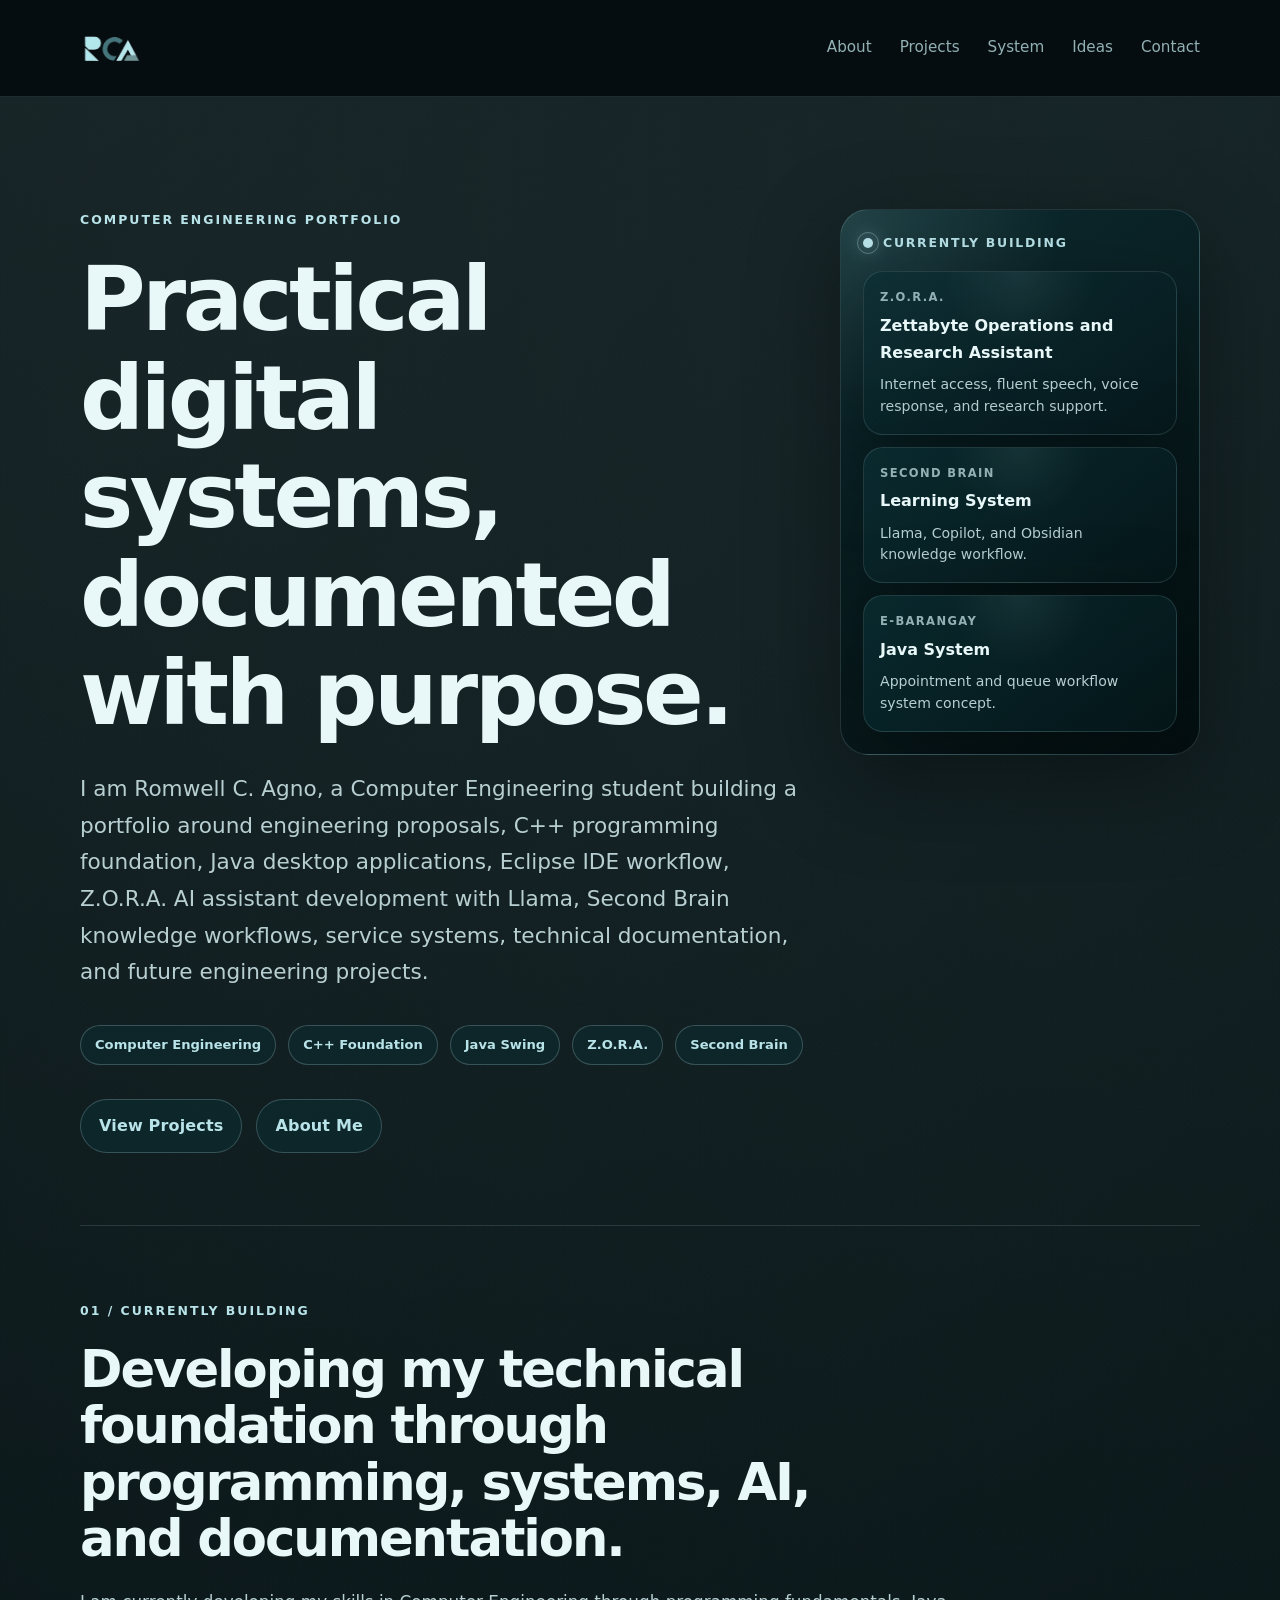
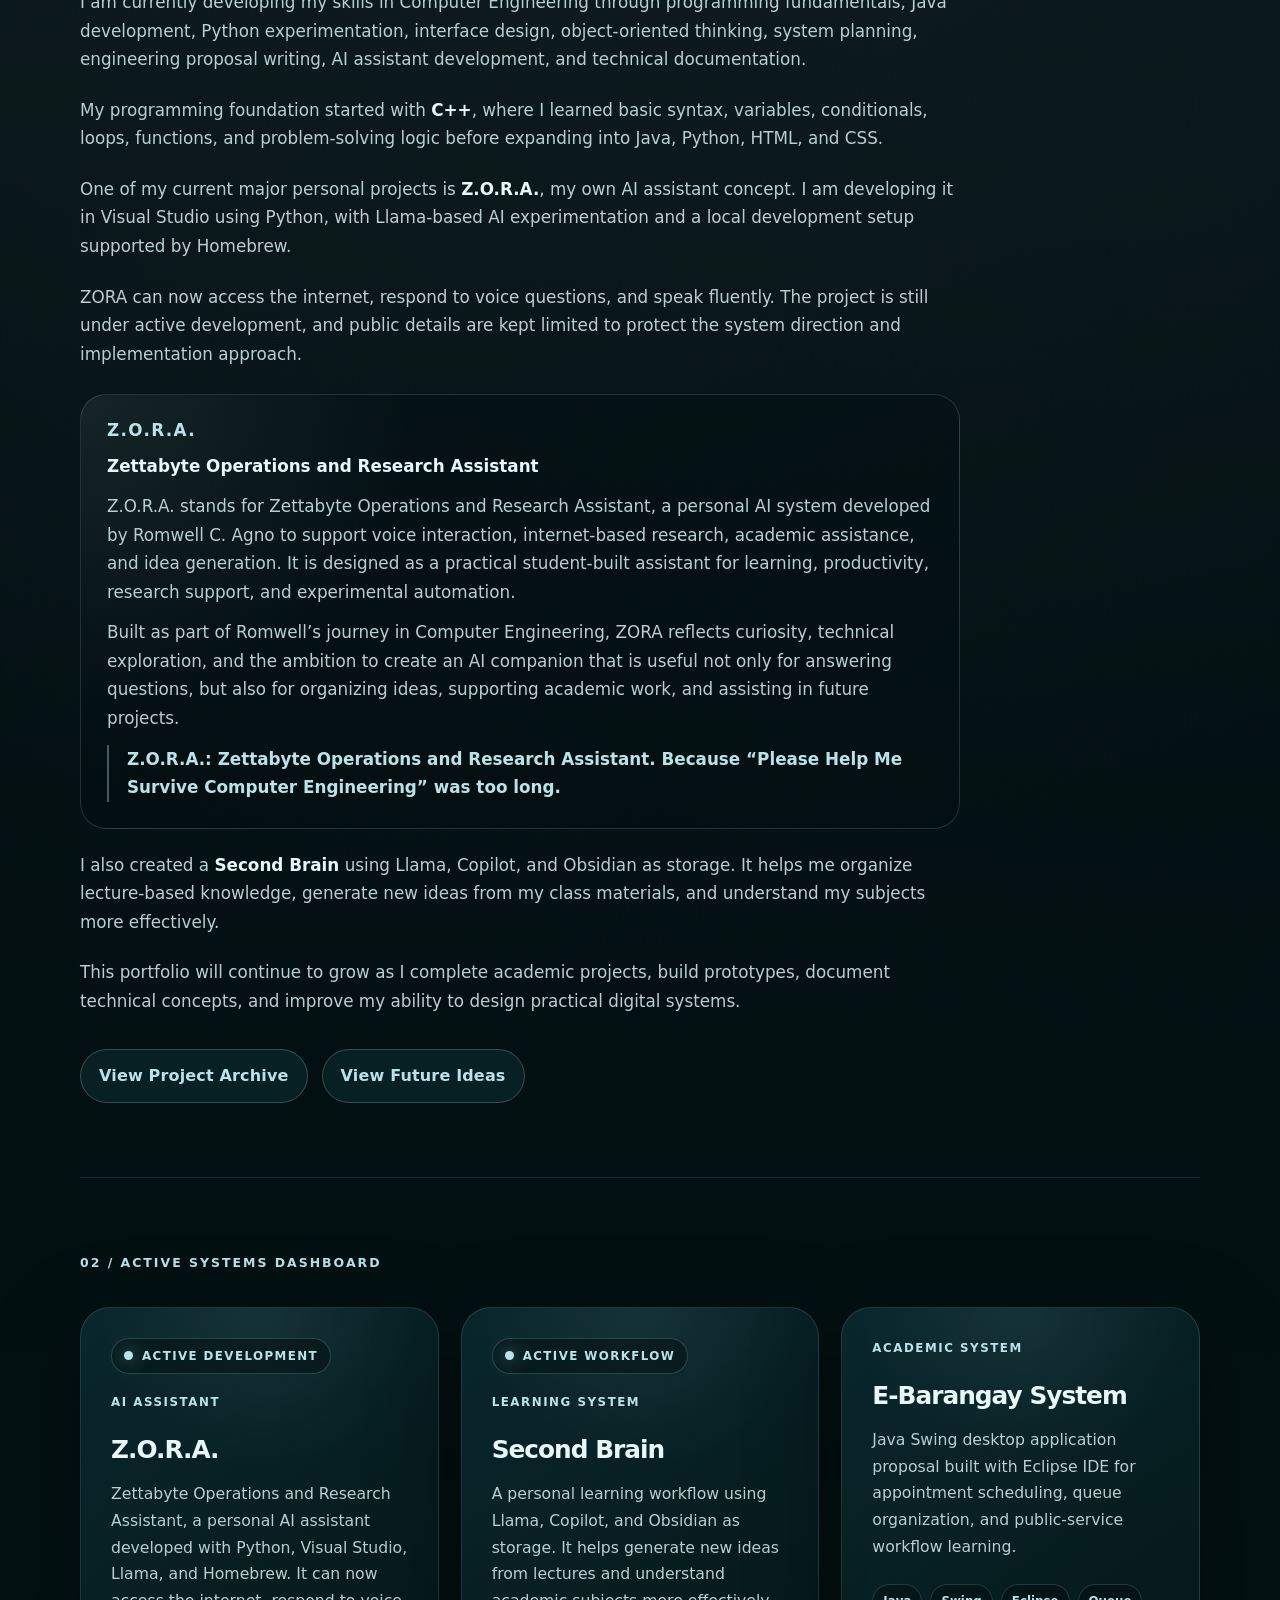
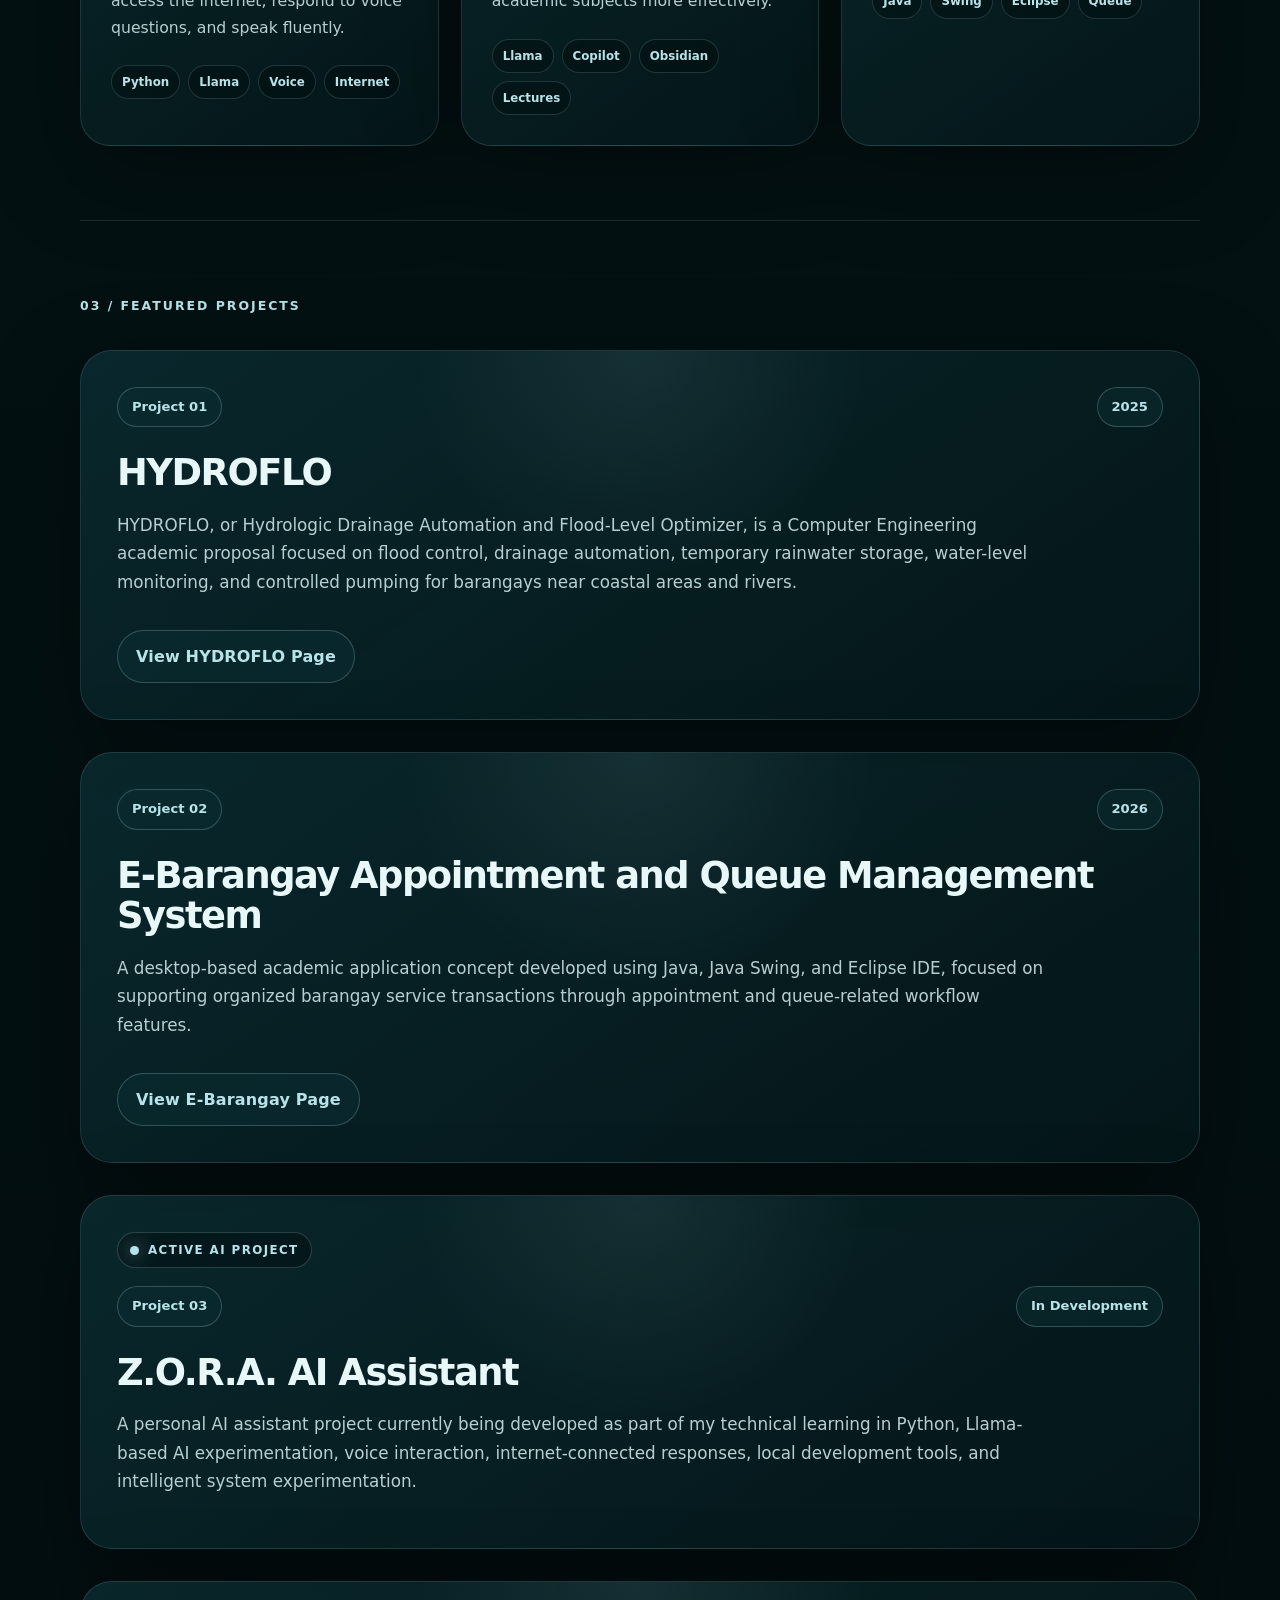
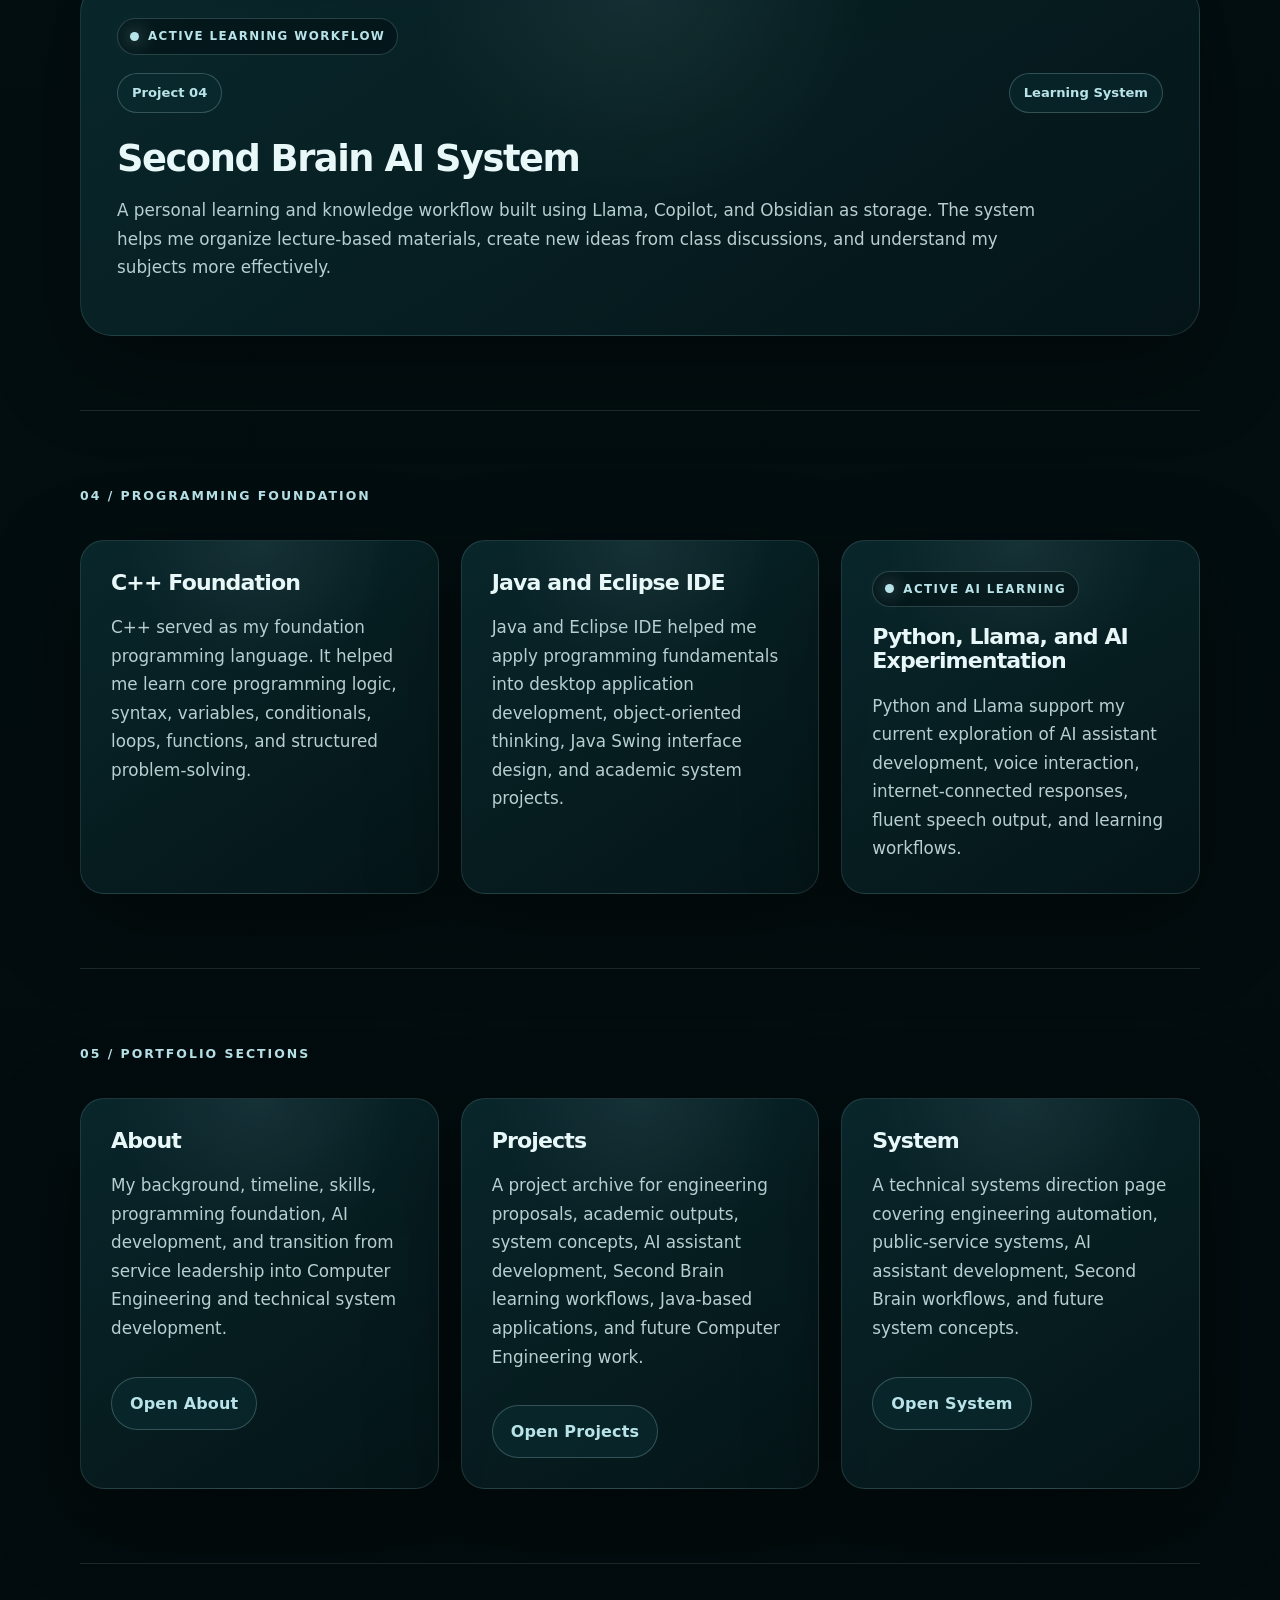
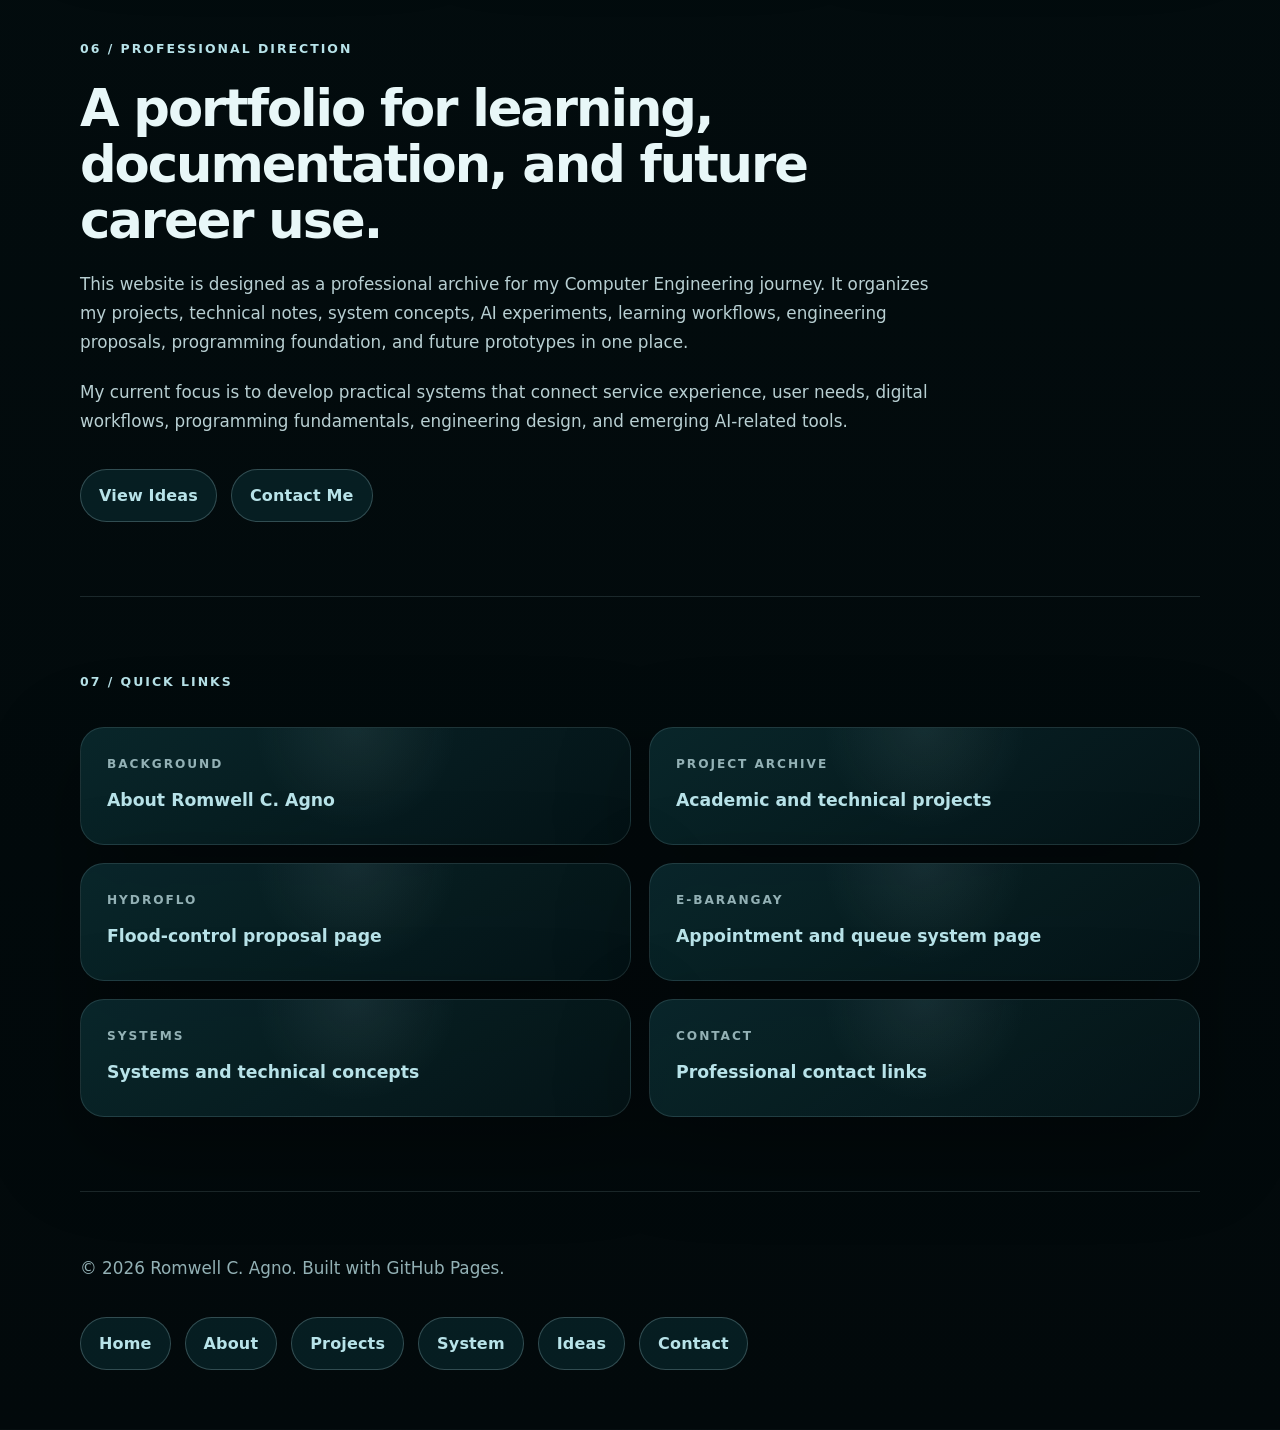
==== index.html @ 97c89add "Fix Google Analytics measurement ID" ====
<!DOCTYPE html>
<html lang="en">
<head>
  <!-- Google tag (gtag.js) -->
  <script async src="https://www.googletagmanager.com/gtag/js?id=G-PWBH5X65MD"></script>
  <script>
    window.dataLayer = window.dataLayer || [];
    function gtag(){dataLayer.push(arguments);}
    gtag('js', new Date());

    gtag('config', 'G-PWBH5X65MD');
  </script>

  <meta charset="UTF-8">
  <meta name="viewport" content="width=device-width, initial-scale=1.0">

  <title>Romwell C. Agno | Computer Engineering Portfolio</title>

  <meta name="description" content="Professional portfolio of Romwell C. Agno, a Computer Engineering student building practical digital systems, engineering proposals, Java applications, AI assistant concepts, C++ programming foundation, Eclipse IDE use, Llama-based AI experimentation, Second Brain workflows, technical documentation, and future engineering projects.">

  <link rel="icon" type="image/png" href="rca-logo.png">
  <link rel="stylesheet" href="style.css">
</head>

<body>
  <div class="site-orb site-orb-one"></div>
  <div class="site-orb site-orb-two"></div>

  <header class="site-header">
    <nav class="nav">
      <a href="index.html" class="logo">RCA</a>

      <div class="nav-links">
        <a href="about.html">About</a>
        <a href="projects.html">Projects</a>
        <a href="system.html">System</a>
        <a href="ideas.html">Ideas</a>
        <a href="contact.html">Contact</a>
      </div>
    </nav>
  </header>

  <main>
    <section class="hero section-line reveal-section">
      <div class="hero-layout">
        <div class="hero-copy">
          <p class="eyebrow">Computer Engineering Portfolio</p>

          <h1>Practical digital systems, documented with purpose.</h1>

          <p class="hero-subtitle">
            I am Romwell C. Agno, a Computer Engineering student building a
            portfolio around engineering proposals, C++ programming foundation,
            Java desktop applications, Eclipse IDE workflow, Z.O.R.A. AI
            assistant development with Llama, Second Brain knowledge workflows,
            service systems, technical documentation, and future engineering
            projects.
          </p>

          <div class="hero-tags">
            <span>Computer Engineering</span>
            <span>C++ Foundation</span>
            <span>Java Swing</span>
            <span>Z.O.R.A.</span>
            <span>Second Brain</span>
          </div>

          <div class="contact-links">
            <a href="projects.html">View Projects</a>
            <a href="about.html">About Me</a>
          </div>
        </div>

        <aside class="live-panel pulse-card">
          <div class="live-panel-header">
            <span class="live-indicator"></span>
            <p>Currently Building</p>
          </div>

          <div class="live-panel-grid">
            <article class="live-card">
              <span>Z.O.R.A.</span>
              <strong>Zettabyte Operations and Research Assistant</strong>
              <p>Internet access, fluent speech, voice response, and research support.</p>
            </article>

            <article class="live-card">
              <span>Second Brain</span>
              <strong>Learning System</strong>
              <p>Llama, Copilot, and Obsidian knowledge workflow.</p>
            </article>

            <article class="live-card">
              <span>E-Barangay</span>
              <strong>Java System</strong>
              <p>Appointment and queue workflow system concept.</p>
            </article>
          </div>
        </aside>
      </div>
    </section>

    <section class="section section-line reveal-section">
      <div class="section-label">01 / Currently Building</div>

      <div class="section-content">
        <h2>Developing my technical foundation through programming, systems, AI, and documentation.</h2>

        <p>
          I am currently developing my skills in Computer Engineering through
          programming fundamentals, Java development, Python experimentation,
          interface design, object-oriented thinking, system planning,
          engineering proposal writing, AI assistant development, and technical
          documentation.
        </p>

        <p>
          My programming foundation started with <strong>C++</strong>, where I
          learned basic syntax, variables, conditionals, loops, functions, and
          problem-solving logic before expanding into Java, Python, HTML, and CSS.
        </p>

        <p>
          One of my current major personal projects is <strong>Z.O.R.A.</strong>,
          my own AI assistant concept. I am developing it in Visual Studio using
          Python, with Llama-based AI experimentation and a local development
          setup supported by Homebrew.
        </p>

        <p>
          ZORA can now access the internet, respond to voice questions, and speak
          fluently. The project is still under active development, and public
          details are kept limited to protect the system direction and
          implementation approach.
        </p>

        <div class="zora-definition">
          <h4>Z.O.R.A.</h4>

          <p>
            <strong>Zettabyte Operations and Research Assistant</strong>
          </p>

          <p>
            Z.O.R.A. stands for Zettabyte Operations and Research Assistant, a
            personal AI system developed by Romwell C. Agno to support voice
            interaction, internet-based research, academic assistance, and idea
            generation. It is designed as a practical student-built assistant
            for learning, productivity, research support, and experimental
            automation.
          </p>

          <p>
            Built as part of Romwell’s journey in Computer Engineering, ZORA
            reflects curiosity, technical exploration, and the ambition to create
            an AI companion that is useful not only for answering questions, but
            also for organizing ideas, supporting academic work, and assisting in
            future projects.
          </p>

          <p class="zora-quote">
            Z.O.R.A.: Zettabyte Operations and Research Assistant. Because “Please
            Help Me Survive Computer Engineering” was too long.
          </p>
        </div>

        <p>
          I also created a <strong>Second Brain</strong> using Llama, Copilot,
          and Obsidian as storage. It helps me organize lecture-based knowledge,
          generate new ideas from my class materials, and understand my subjects
          more effectively.
        </p>

        <p>
          This portfolio will continue to grow as I complete academic projects,
          build prototypes, document technical concepts, and improve my ability
          to design practical digital systems.
        </p>

        <div class="contact-links">
          <a href="projects.html">View Project Archive</a>
          <a href="ideas.html">View Future Ideas</a>
        </div>
      </div>
    </section>

    <section class="section section-line reveal-section">
      <div class="section-label">02 / Active Systems Dashboard</div>

      <div class="dashboard-grid">
        <article class="dashboard-card pulse-card">
          <span class="pulse-label is-active">Active Development</span>

          <div class="dashboard-top">
            <span class="status-dot"></span>
            <p>AI Assistant</p>
          </div>

          <h3>Z.O.R.A.</h3>

          <p>
            Zettabyte Operations and Research Assistant, a personal AI assistant
            developed with Python, Visual Studio, Llama, and Homebrew. It can
            now access the internet, respond to voice questions, and speak
            fluently.
          </p>

          <div class="mini-stack">
            <span>Python</span>
            <span>Llama</span>
            <span>Voice</span>
            <span>Internet</span>
          </div>
        </article>

        <article class="dashboard-card pulse-card">
          <span class="pulse-label is-active">Active Workflow</span>

          <div class="dashboard-top">
            <span class="status-dot"></span>
            <p>Learning System</p>
          </div>

          <h3>Second Brain</h3>

          <p>
            A personal learning workflow using Llama, Copilot, and Obsidian as
            storage. It helps generate new ideas from lectures and understand
            academic subjects more effectively.
          </p>

          <div class="mini-stack">
            <span>Llama</span>
            <span>Copilot</span>
            <span>Obsidian</span>
            <span>Lectures</span>
          </div>
        </article>

        <article class="dashboard-card">
          <div class="dashboard-top">
            <span class="status-dot status-dot-soft"></span>
            <p>Academic System</p>
          </div>

          <h3>E-Barangay System</h3>

          <p>
            Java Swing desktop application proposal built with Eclipse IDE for
            appointment scheduling, queue organization, and public-service
            workflow learning.
          </p>

          <div class="mini-stack">
            <span>Java</span>
            <span>Swing</span>
            <span>Eclipse</span>
            <span>Queue</span>
          </div>
        </article>
      </div>
    </section>

    <section class="section section-line reveal-section">
      <div class="section-label">03 / Featured Projects</div>

      <div class="project-list">
        <article class="project-item">
          <div class="project-topline">
            <span class="project-status">Project 01</span>
            <span class="project-year">2025</span>
          </div>

          <h3>HYDROFLO</h3>

          <p>
            HYDROFLO, or Hydrologic Drainage Automation and Flood-Level
            Optimizer, is a Computer Engineering academic proposal focused on
            flood control, drainage automation, temporary rainwater storage,
            water-level monitoring, and controlled pumping for barangays near
            coastal areas and rivers.
          </p>

          <div class="contact-links">
            <a href="hydroflo.html">View HYDROFLO Page</a>
          </div>
        </article>

        <article class="project-item">
          <div class="project-topline">
            <span class="project-status">Project 02</span>
            <span class="project-year">2026</span>
          </div>

          <h3>E-Barangay Appointment and Queue Management System</h3>

          <p>
            A desktop-based academic application concept developed using Java,
            Java Swing, and Eclipse IDE, focused on supporting organized barangay
            service transactions through appointment and queue-related workflow
            features.
          </p>

          <div class="contact-links">
            <a href="ebarangay.html">View E-Barangay Page</a>
          </div>
        </article>

        <article class="project-item pulse-card">
          <span class="pulse-label is-active">Active AI Project</span>

          <div class="project-topline">
            <span class="project-status">Project 03</span>
            <span class="project-year">In Development</span>
          </div>

          <h3>Z.O.R.A. AI Assistant</h3>

          <p>
            A personal AI assistant project currently being developed as part of
            my technical learning in Python, Llama-based AI experimentation,
            voice interaction, internet-connected responses, local development
            tools, and intelligent system experimentation.
          </p>
        </article>

        <article class="project-item pulse-card">
          <span class="pulse-label is-active">Active Learning Workflow</span>

          <div class="project-topline">
            <span class="project-status">Project 04</span>
            <span class="project-year">Learning System</span>
          </div>

          <h3>Second Brain AI System</h3>

          <p>
            A personal learning and knowledge workflow built using Llama,
            Copilot, and Obsidian as storage. The system helps me organize
            lecture-based materials, create new ideas from class discussions,
            and understand my subjects more effectively.
          </p>
        </article>
      </div>
    </section>

    <section class="section section-line reveal-section">
      <div class="section-label">04 / Programming Foundation</div>

      <div class="grid">
        <article class="card">
          <h3>C++ Foundation</h3>

          <p>
            C++ served as my foundation programming language. It helped me learn
            core programming logic, syntax, variables, conditionals, loops,
            functions, and structured problem-solving.
          </p>
        </article>

        <article class="card">
          <h3>Java and Eclipse IDE</h3>

          <p>
            Java and Eclipse IDE helped me apply programming fundamentals into
            desktop application development, object-oriented thinking, Java Swing
            interface design, and academic system projects.
          </p>
        </article>

        <article class="card pulse-card">
          <span class="pulse-label is-active">Active AI Learning</span>

          <h3>Python, Llama, and AI Experimentation</h3>

          <p>
            Python and Llama support my current exploration of AI assistant
            development, voice interaction, internet-connected responses, fluent
            speech output, and learning workflows.
          </p>
        </article>
      </div>
    </section>

    <section class="section section-line reveal-section">
      <div class="section-label">05 / Portfolio Sections</div>

      <div class="grid">
        <article class="card">
          <h3>About</h3>

          <p>
            My background, timeline, skills, programming foundation, AI development,
            and transition from service leadership into Computer Engineering and
            technical system development.
          </p>

          <div class="contact-links">
            <a href="about.html">Open About</a>
          </div>
        </article>

        <article class="card">
          <h3>Projects</h3>

          <p>
            A project archive for engineering proposals, academic outputs, system
            concepts, AI assistant development, Second Brain learning workflows,
            Java-based applications, and future Computer Engineering work.
          </p>

          <div class="contact-links">
            <a href="projects.html">Open Projects</a>
          </div>
        </article>

        <article class="card">
          <h3>System</h3>

          <p>
            A technical systems direction page covering engineering automation,
            public-service systems, AI assistant development, Second Brain
            workflows, and future system concepts.
          </p>

          <div class="contact-links">
            <a href="system.html">Open System</a>
          </div>
        </article>
      </div>
    </section>

    <section class="section section-line reveal-section">
      <div class="section-label">06 / Professional Direction</div>

      <div class="section-content">
        <h2>A portfolio for learning, documentation, and future career use.</h2>

        <p>
          This website is designed as a professional archive for my Computer
          Engineering journey. It organizes my projects, technical notes, system
          concepts, AI experiments, learning workflows, engineering proposals,
          programming foundation, and future prototypes in one place.
        </p>

        <p>
          My current focus is to develop practical systems that connect service
          experience, user needs, digital workflows, programming fundamentals,
          engineering design, and emerging AI-related tools.
        </p>

        <div class="contact-links">
          <a href="ideas.html">View Ideas</a>
          <a href="contact.html">Contact Me</a>
        </div>
      </div>
    </section>

    <section class="section reveal-section">
      <div class="section-label">07 / Quick Links</div>

      <div class="details-grid">
        <article class="detail-card">
          <span>Background</span>
          <strong><a href="about.html">About Romwell C. Agno</a></strong>
        </article>

        <article class="detail-card">
          <span>Project Archive</span>
          <strong><a href="projects.html">Academic and technical projects</a></strong>
        </article>

        <article class="detail-card">
          <span>HYDROFLO</span>
          <strong><a href="hydroflo.html">Flood-control proposal page</a></strong>
        </article>

        <article class="detail-card">
          <span>E-Barangay</span>
          <strong><a href="ebarangay.html">Appointment and queue system page</a></strong>
        </article>

        <article class="detail-card">
          <span>Systems</span>
          <strong><a href="system.html">Systems and technical concepts</a></strong>
        </article>

        <article class="detail-card">
          <span>Contact</span>
          <strong><a href="contact.html">Professional contact links</a></strong>
        </article>
      </div>
    </section>
  </main>

  <footer class="footer">
    <p>© 2026 Romwell C. Agno. Built with GitHub Pages.</p>

    <div class="contact-links">
      <a href="index.html">Home</a>
      <a href="about.html">About</a>
      <a href="projects.html">Projects</a>
      <a href="system.html">System</a>
      <a href="ideas.html">Ideas</a>
      <a href="contact.html">Contact</a>
    </div>
  </footer>

  <script src="script.js"></script>
</body>
</html>
---- style.css ----
:root {
  --bg-main: #02090b;
  --bg-soft: #06181b;
  --bg-card: rgba(11, 46, 51, 0.72);
  --bg-card-soft: rgba(11, 46, 51, 0.48);
  --line: rgba(184, 227, 233, 0.14);
  --line-strong: rgba(184, 227, 233, 0.24);
  --text-main: #e8f7f8;
  --text-muted: #93B1B5;
  --text-soft: #b8cfd2;
  --accent: #B8E3E9;
  --accent-mid: #93B1B5;
  --accent-deep: #4F7C82;
  --deep: #0B2E33;
  --shadow: 0 28px 90px rgba(0, 0, 0, 0.38);
  --radius-large: 32px;
  --radius-medium: 24px;
  --radius-small: 18px;
  --max-width: 1120px;
}

* {
  box-sizing: border-box;
}

html {
  scroll-behavior: smooth;
  background: #02090b;
}

body {
  margin: 0;
  min-height: 100vh;
  color: var(--text-main);
  background:
    radial-gradient(circle at top left, rgba(184, 227, 233, 0.09), transparent 34%),
    radial-gradient(circle at top right, rgba(79, 124, 130, 0.16), transparent 34%),
    linear-gradient(180deg, #02090b 0%, #031113 42%, #02090b 100%);
  font-family: Inter, ui-sans-serif, system-ui, -apple-system, BlinkMacSystemFont, "Segoe UI", sans-serif;
  line-height: 1.7;
  overflow-x: hidden;
}

body::before {
  content: "";
  position: fixed;
  inset: 0;
  pointer-events: none;
  background-image:
    linear-gradient(rgba(184, 227, 233, 0.025) 1px, transparent 1px),
    linear-gradient(90deg, rgba(184, 227, 233, 0.025) 1px, transparent 1px);
  background-size: 64px 64px;
  mask-image: linear-gradient(to bottom, rgba(0, 0, 0, 0.72), transparent 82%);
  z-index: -1;
}

a {
  color: inherit;
  text-decoration: none;
}

img {
  max-width: 100%;
}

strong {
  color: var(--text-main);
}

/* Background Motion */
.site-orb {
  position: fixed;
  z-index: -2;
  width: 420px;
  height: 420px;
  border-radius: 50%;
  filter: blur(70px);
  opacity: 0.24;
  pointer-events: none;
  animation: orbFloat 12s ease-in-out infinite alternate;
}

.site-orb-one {
  top: 18%;
  left: -160px;
  background: rgba(184, 227, 233, 0.22);
}

.site-orb-two {
  right: -180px;
  bottom: 8%;
  background: rgba(79, 124, 130, 0.28);
  animation-delay: 2s;
}

@keyframes orbFloat {
  from {
    transform: translate3d(0, 0, 0) scale(1);
  }

  to {
    transform: translate3d(42px, -38px, 0) scale(1.12);
  }
}

/* Header */
.site-header {
  position: static;
  z-index: 50;
  border-bottom: 1px solid var(--line);
  background: rgba(2, 9, 11, 0.82);
  backdrop-filter: blur(18px);
}

.nav {
  width: min(var(--max-width), calc(100% - 40px));
  margin: 0 auto;
  min-height: 96px;
  display: flex;
  align-items: center;
  justify-content: space-between;
  gap: 28px;
}

.logo {
  display: block;
  width: 102px;
  height: 46px;
  background-image: url("rca-logo.png");
  background-repeat: no-repeat;
  background-position: left center;
  background-size: contain;
  text-indent: -9999px;
  overflow: hidden;
  transition: transform 0.25s ease;
}

.logo:hover {
  transform: scale(1.04);
}

.nav-links {
  display: flex;
  align-items: center;
  gap: 28px;
  color: var(--text-muted);
  font-size: 0.95rem;
}

.nav-links a {
  position: relative;
  transition: color 0.25s ease, transform 0.25s ease;
}

.nav-links a:hover,
.nav-links a.active {
  color: var(--accent);
  transform: translateY(-1px);
}

.nav-links a.active::after {
  content: "";
  position: absolute;
  left: 0;
  right: 0;
  bottom: -14px;
  height: 1px;
  background: var(--accent);
}

/* Main */
main {
  width: min(var(--max-width), calc(100% - 40px));
  margin: 0 auto;
}

.hero {
  padding: 112px 0 72px;
}

.hero-layout {
  display: grid;
  grid-template-columns: minmax(0, 1fr) 360px;
  gap: 34px;
  align-items: start;
}

.hero-copy {
  min-width: 0;
}

.section {
  padding: 74px 0;
}

.section-line {
  border-bottom: 1px solid var(--line);
}

.eyebrow,
.section-label {
  margin: 0 0 20px;
  color: var(--accent);
  font-size: 0.78rem;
  font-weight: 800;
  letter-spacing: 0.16em;
  text-transform: uppercase;
}

h1,
h2,
h3,
h4 {
  margin: 0;
  color: var(--text-main);
  line-height: 1.1;
  letter-spacing: -0.04em;
}

h1 {
  max-width: 900px;
  font-size: clamp(3rem, 7vw, 6.6rem);
}

h2 {
  max-width: 820px;
  font-size: clamp(2rem, 4vw, 3.6rem);
}

h3 {
  font-size: 1.38rem;
}

p {
  color: var(--text-soft);
  font-size: 1.05rem;
}

.hero-subtitle {
  max-width: 820px;
  margin: 28px 0 0;
  color: var(--text-soft);
  font-size: clamp(1.1rem, 2vw, 1.35rem);
}

.hero-tags {
  display: flex;
  flex-wrap: wrap;
  gap: 12px;
  margin-top: 34px;
}

.hero-tags span,
.project-status,
.project-year {
  display: inline-flex;
  align-items: center;
  width: fit-content;
  min-height: 36px;
  padding: 8px 14px;
  border: 1px solid var(--line-strong);
  border-radius: 999px;
  color: var(--accent);
  background: rgba(11, 46, 51, 0.48);
  font-size: 0.82rem;
  font-weight: 700;
}

.contact-links {
  display: flex;
  flex-wrap: wrap;
  gap: 14px;
  margin-top: 34px;
}

.contact-links a {
  display: inline-flex;
  align-items: center;
  justify-content: center;
  min-height: 46px;
  padding: 12px 18px;
  border: 1px solid var(--line-strong);
  border-radius: 999px;
  color: var(--accent);
  background: rgba(11, 46, 51, 0.58);
  font-weight: 800;
  letter-spacing: 0.01em;
  transition: transform 0.25s ease, background 0.25s ease, border-color 0.25s ease;
}

.contact-links a:hover {
  transform: translateY(-3px);
  border-color: rgba(184, 227, 233, 0.42);
  background: rgba(79, 124, 130, 0.42);
}

.contact-hero-layout {
  grid-template-columns: minmax(0, 1fr) 380px;
}

.contact-panel {
  position: relative;
  top: auto;
}

.contact-primary-grid {
  display: grid;
  grid-template-columns: repeat(2, minmax(0, 1fr));
  gap: 18px;
  margin-top: 34px;
}

.contact-card-primary {
  min-height: 178px;
}

.contact-card-primary p {
  margin: 14px 0 0;
  font-size: 0.98rem;
}

.section-content {
  max-width: 880px;
}

.section-content p {
  margin: 22px 0 0;
}

/* Cards */
.grid {
  display: grid;
  grid-template-columns: repeat(3, minmax(0, 1fr));
  gap: 22px;
  margin-top: 34px;
}

.card,
.detail-card,
.project-item,
.timeline-content,
.dashboard-card,
.live-card,
.media-frame {
  position: relative;
  overflow: hidden;
  border: 1px solid var(--line);
  background:
    radial-gradient(circle at var(--mouse-x, 50%) var(--mouse-y, 0%), rgba(184, 227, 233, 0.08), transparent 34%),
    linear-gradient(145deg, rgba(11, 46, 51, 0.78), rgba(6, 24, 27, 0.72));
  box-shadow: var(--shadow);
}

.card {
  min-height: 260px;
  padding: 30px;
  border-radius: var(--radius-medium);
}

.card p {
  margin: 18px 0 0;
}

.details-grid {
  display: grid;
  grid-template-columns: repeat(2, minmax(0, 1fr));
  gap: 18px;
  margin-top: 34px;
}

.detail-card {
  min-height: 118px;
  padding: 26px;
  border-radius: var(--radius-medium);
}

.detail-card span {
  display: block;
  margin-bottom: 12px;
  color: var(--text-muted);
  font-size: 0.76rem;
  font-weight: 900;
  letter-spacing: 0.16em;
  text-transform: uppercase;
}

.detail-card strong {
  color: var(--text-main);
  font-size: 1.08rem;
}

.detail-card a {
  color: var(--accent);
}

.project-list {
  display: grid;
  gap: 32px;
  margin-top: 34px;
}

.project-item {
  padding: 36px;
  border-radius: var(--radius-large);
}

.project-topline {
  display: flex;
  align-items: center;
  justify-content: space-between;
  gap: 16px;
  margin-bottom: 26px;
}

.project-item h3 {
  font-size: clamp(1.6rem, 3vw, 2.3rem);
}

.project-item p {
  max-width: 940px;
}

.project-mini-details {
  grid-template-columns: repeat(2, minmax(0, 1fr));
  margin-top: 22px;
}

/* Card Glow */
.card::before,
.detail-card::before,
.project-item::before,
.timeline-content::before,
.dashboard-card::before,
.live-card::before,
.media-frame::before {
  content: "";
  position: absolute;
  inset: 0;
  border-radius: inherit;
  padding: 1px;
  background:
    linear-gradient(
      135deg,
      rgba(184, 227, 233, 0.34),
      transparent 28%,
      transparent 70%,
      rgba(79, 124, 130, 0.32)
    );
  mask:
    linear-gradient(#000 0 0) content-box,
    linear-gradient(#000 0 0);
  mask-composite: exclude;
  opacity: 0;
  pointer-events: none;
  transition: opacity 0.25s ease;
}

.card:hover::before,
.detail-card:hover::before,
.project-item:hover::before,
.timeline-content:hover::before,
.dashboard-card:hover::before,
.live-card:hover::before,
.media-frame:hover::before {
  opacity: 1;
}

.card:hover,
.detail-card:hover,
.project-item:hover,
.timeline-content:hover,
.dashboard-card:hover,
.live-card:hover,
.media-frame:hover {
  transform: translateY(-6px);
  border-color: rgba(184, 227, 233, 0.26);
  box-shadow: 0 34px 100px rgba(0, 0, 0, 0.46);
}

/* Pulse Card */
.pulse-card {
  position: relative;
}

.pulse-label {
  display: inline-flex;
  align-items: center;
  width: fit-content;
  min-height: 34px;
  margin-bottom: 18px;
  padding: 7px 12px;
  border: 1px solid rgba(184, 227, 233, 0.2);
  border-radius: 999px;
  background: rgba(2, 12, 14, 0.46);
  color: var(--accent);
  font-size: 0.74rem;
  font-weight: 900;
  letter-spacing: 0.12em;
  text-transform: uppercase;
}

.pulse-label.is-active::before {
  content: "";
  width: 9px;
  height: 9px;
  margin-right: 9px;
  border-radius: 50%;
  background: var(--accent);
  box-shadow: 0 0 18px rgba(184, 227, 233, 0.76);
  animation: pulseDot 1.8s ease-out infinite;
}

@keyframes pulseDot {
  0% {
    box-shadow: 0 0 0 0 rgba(184, 227, 233, 0.55);
  }

  100% {
    box-shadow: 0 0 0 12px rgba(184, 227, 233, 0);
  }
}

/* Live Panel */
.live-panel {
  position: sticky;
  top: 34px;
  padding: 22px;
  border: 1px solid rgba(184, 227, 233, 0.16);
  border-radius: 28px;
  background:
    radial-gradient(circle at top left, rgba(184, 227, 233, 0.13), transparent 34%),
    linear-gradient(145deg, rgba(11, 46, 51, 0.78), rgba(2, 12, 14, 0.84));
  box-shadow: 0 28px 90px rgba(0, 0, 0, 0.36);
  overflow: hidden;
}

.live-panel::before {
  content: "";
  position: absolute;
  inset: 0;
  background:
    linear-gradient(120deg, transparent, rgba(184, 227, 233, 0.08), transparent);
  transform: translateX(-100%);
  animation: panelSweep 5s ease-in-out infinite;
  pointer-events: none;
}

@keyframes panelSweep {
  0% {
    transform: translateX(-120%);
  }

  48% {
    transform: translateX(120%);
  }

  100% {
    transform: translateX(120%);
  }
}

.live-panel-header {
  position: relative;
  z-index: 1;
  display: flex;
  align-items: center;
  gap: 10px;
  margin-bottom: 18px;
}

.live-panel-header p {
  margin: 0;
  color: var(--accent);
  font-size: 0.78rem;
  font-weight: 900;
  letter-spacing: 0.14em;
  text-transform: uppercase;
}

.live-indicator {
  position: relative;
  width: 10px;
  height: 10px;
  border-radius: 50%;
  background: var(--accent);
  box-shadow: 0 0 18px rgba(184, 227, 233, 0.76);
}

.live-indicator::after {
  content: "";
  position: absolute;
  inset: -6px;
  border: 1px solid rgba(184, 227, 233, 0.35);
  border-radius: 50%;
  animation: pulseRing 1.8s ease-out infinite;
}

.status-dot {
  display: none;
}

@keyframes pulseRing {
  0% {
    opacity: 0.8;
    transform: scale(0.65);
  }

  100% {
    opacity: 0;
    transform: scale(1.7);
  }
}

.live-panel-grid {
  position: relative;
  z-index: 1;
  display: grid;
  gap: 12px;
}

.live-card {
  padding: 16px;
  border-radius: 20px;
}

.live-card:hover {
  transform: translateY(-3px);
  border-color: rgba(184, 227, 233, 0.28);
}

.live-card span {
  display: block;
  margin-bottom: 4px;
  color: var(--text-muted);
  font-size: 0.72rem;
  font-weight: 900;
  letter-spacing: 0.12em;
  text-transform: uppercase;
}

.live-card strong {
  display: block;
  color: var(--text-main);
  font-size: 1rem;
}

.live-card p {
  margin: 8px 0 0;
  color: var(--text-soft);
  font-size: 0.88rem;
  line-height: 1.55;
}

/* Dashboard */
.dashboard-grid {
  display: grid;
  grid-template-columns: repeat(3, minmax(0, 1fr));
  gap: 22px;
  margin-top: 34px;
}

.dashboard-card {
  min-height: 330px;
  padding: 30px;
  border-radius: 30px;
}

.dashboard-top {
  display: flex;
  align-items: center;
  gap: 10px;
  margin-bottom: 24px;
}

.dashboard-top p {
  margin: 0;
  color: var(--accent);
  font-size: 0.74rem;
  font-weight: 900;
  letter-spacing: 0.13em;
  text-transform: uppercase;
}

.status-dot-soft {
  background: var(--accent-deep);
  box-shadow: 0 0 18px rgba(79, 124, 130, 0.76);
}

.dashboard-card h3 {
  font-size: 1.55rem;
}

.dashboard-card > p {
  margin-top: 18px;
  font-size: 0.98rem;
}

.mini-stack {
  display: flex;
  flex-wrap: wrap;
  gap: 8px;
  margin-top: 24px;
}

.mini-stack span {
  display: inline-flex;
  align-items: center;
  min-height: 30px;
  padding: 6px 10px;
  border: 1px solid rgba(184, 227, 233, 0.16);
  border-radius: 999px;
  background: rgba(2, 12, 14, 0.42);
  color: var(--accent);
  font-size: 0.74rem;
  font-weight: 800;
}

/* ZORA Block */
.zora-definition {
  margin-top: 26px;
  padding: 26px;
  border: 1px solid rgba(184, 227, 233, 0.16);
  border-radius: 26px;
  background:
    radial-gradient(circle at top left, rgba(184, 227, 233, 0.09), transparent 34%),
    rgba(2, 12, 14, 0.36);
}

.zora-definition h4 {
  margin: 0 0 10px;
  color: var(--accent);
  font-size: 1.05rem;
  font-weight: 900;
  letter-spacing: 0.08em;
  text-transform: uppercase;
}

.zora-definition p {
  margin: 12px 0 0;
}

.zora-quote {
  margin-top: 20px;
  padding-left: 18px;
  border-left: 2px solid rgba(184, 227, 233, 0.36);
  color: var(--accent);
  font-weight: 800;
}

/* Timeline */
.timeline {
  --timeline-year-column: 220px;
  --timeline-axis-column: 110px;
  --timeline-card-gap: 26px;
  --timeline-dot-size: 18px;
  --timeline-dot-border: 7px;
  --timeline-dot-total: calc(var(--timeline-dot-size) + (var(--timeline-dot-border) * 2));
  --timeline-dot-top: 8px;

  position: relative;
  display: grid;
  gap: 34px;
  margin-top: 42px;
}

.timeline::before {
  content: "";
  position: absolute;
  top: 8px;
  bottom: 8px;
  left: calc(var(--timeline-year-column) + (var(--timeline-axis-column) / 2));
  width: 1px;
  background: linear-gradient(
    to bottom,
    rgba(184, 227, 233, 0.08),
    rgba(184, 227, 233, 0.42),
    rgba(184, 227, 233, 0.08)
  );
}

.timeline-item {
  position: relative;
  display: grid;
  grid-template-columns:
    var(--timeline-year-column)
    var(--timeline-axis-column)
    1fr;
  column-gap: var(--timeline-card-gap);
  align-items: start;
}

.timeline-item::before {
  content: "";
  position: absolute;
  top: var(--timeline-dot-top);
  left: calc(
    var(--timeline-year-column) +
    (var(--timeline-axis-column) / 2) -
    (var(--timeline-dot-total) / 2)
  );
  z-index: 2;
  width: var(--timeline-dot-size);
  height: var(--timeline-dot-size);
  border: var(--timeline-dot-border) solid rgba(11, 46, 51, 0.92);
  border-radius: 50%;
  background: #B8E3E9;
  box-shadow:
    0 0 0 1px rgba(184, 227, 233, 0.22),
    0 0 32px rgba(184, 227, 233, 0.18);
}

.timeline-year {
  grid-column: 1;
  justify-self: end;
  align-self: start;
  margin-top: calc(
    var(--timeline-dot-top) +
    (var(--timeline-dot-total) / 2) -
    8px
  );
  color: #B8E3E9;
  font-size: 0.95rem;
  font-weight: 900;
  letter-spacing: 0.12em;
  line-height: 1;
  text-align: right;
  white-space: nowrap;
}

.timeline-content {
  grid-column: 3;
  padding: 36px;
  border-radius: 30px;
}

.timeline-content h3 {
  font-size: clamp(1.45rem, 2.4vw, 2rem);
}

.timeline-content p {
  margin-top: 18px;
  font-size: 1.05rem;
}

/* Media / Gallery */
.media-frame {
  margin-top: 34px;
  padding: 14px;
  border-radius: var(--radius-large);
}

.media-frame img {
  display: block;
  width: 100%;
  border-radius: 22px;
}

.screenshot-collage {
  display: grid;
  grid-template-columns: repeat(2, minmax(0, 1fr));
  gap: 22px;
  margin-top: 36px;
}

.screenshot-panel {
  position: relative;
  display: block;
  width: 100%;
  min-height: 260px;
  padding: 0;
  overflow: hidden;
  border: 1px solid rgba(184, 227, 233, 0.18);
  border-radius: 28px;
  background: rgba(11, 46, 51, 0.72);
  cursor: pointer;
  box-shadow: 0 24px 70px rgba(0, 0, 0, 0.28);
}

.screenshot-panel img {
  display: block;
  width: 100%;
  height: 310px;
  object-fit: cover;
  object-position: top center;
  opacity: 0.82;
  transform: scale(1.01);
  transition: transform 0.35s ease, opacity 0.35s ease, filter 0.35s ease;
}

.screenshot-panel span {
  position: absolute;
  left: 18px;
  right: 18px;
  bottom: 18px;
  z-index: 2;
  display: inline-flex;
  width: fit-content;
  max-width: calc(100% - 36px);
  padding: 10px 14px;
  border: 1px solid rgba(184, 227, 233, 0.22);
  border-radius: 999px;
  background: rgba(2, 12, 14, 0.82);
  color: #B8E3E9;
  font-size: 0.85rem;
  font-weight: 700;
  letter-spacing: 0.04em;
}

.screenshot-panel::after {
  content: "Click to enlarge";
  position: absolute;
  top: 18px;
  right: 18px;
  z-index: 2;
  padding: 8px 12px;
  border: 1px solid rgba(184, 227, 233, 0.16);
  border-radius: 999px;
  background: rgba(2, 12, 14, 0.72);
  color: rgba(184, 227, 233, 0.82);
  font-size: 0.72rem;
  font-weight: 700;
  letter-spacing: 0.08em;
  text-transform: uppercase;
  opacity: 0;
  transform: translateY(-6px);
  transition: opacity 0.25s ease, transform 0.25s ease;
}

.screenshot-panel:hover img {
  opacity: 1;
  transform: scale(1.055);
  filter: contrast(1.06);
}

.screenshot-panel:hover::after {
  opacity: 1;
  transform: translateY(0);
}

/* Modal */
body.modal-open {
  overflow: hidden;
}

.gallery-modal {
  position: fixed;
  inset: 0;
  z-index: 9999;
  display: none;
  align-items: center;
  justify-content: center;
  padding: 24px;
}

.gallery-modal.is-open {
  display: flex;
}

.gallery-modal-backdrop {
  position: absolute;
  inset: 0;
  background: rgba(0, 8, 10, 0.86);
  backdrop-filter: blur(14px);
}

.gallery-modal-content {
  position: relative;
  z-index: 2;
  width: min(1180px, 96vw);
  max-height: 92vh;
  padding: 18px;
  border: 1px solid rgba(184, 227, 233, 0.22);
  border-radius: 30px;
  background: rgba(6, 24, 27, 0.96);
  box-shadow: 0 30px 120px rgba(0, 0, 0, 0.55);
}

.gallery-modal-title {
  margin: 0 56px 16px 4px;
  color: #B8E3E9;
  font-size: 0.95rem;
  font-weight: 800;
  letter-spacing: 0.08em;
  text-transform: uppercase;
}

.gallery-modal-content img {
  display: block;
  width: 100%;
  max-height: 78vh;
  object-fit: contain;
  border-radius: 20px;
  border: 1px solid rgba(184, 227, 233, 0.14);
  background: rgba(0, 0, 0, 0.32);
}

.gallery-close {
  position: absolute;
  top: 14px;
  right: 16px;
  z-index: 3;
  width: 42px;
  height: 42px;
  border: 1px solid rgba(184, 227, 233, 0.26);
  border-radius: 50%;
  background: rgba(11, 46, 51, 0.92);
  color: #B8E3E9;
  font-size: 1.9rem;
  line-height: 1;
  cursor: pointer;
  transition: transform 0.25s ease, background 0.25s ease;
}

.gallery-close:hover {
  transform: rotate(90deg);
  background: rgba(79, 124, 130, 0.92);
}

/* Reveal Animation */
.js-enabled .hero,
.js-enabled .section,
.js-enabled .reveal-section,
.js-enabled .project-item,
.js-enabled .card,
.js-enabled .detail-card,
.js-enabled .dashboard-card,
.js-enabled .live-panel,
.js-enabled .timeline-item,
.js-enabled .screenshot-panel,
.js-enabled .media-frame {
  opacity: 0;
  transform: translateY(26px);
  transition:
    opacity 0.75s ease,
    transform 0.75s ease,
    border-color 0.25s ease,
    box-shadow 0.25s ease,
    background 0.25s ease;
  transition-delay: var(--reveal-delay, 0ms);
}

.js-enabled .hero.is-visible,
.js-enabled .section.is-visible,
.js-enabled .reveal-section.is-visible,
.js-enabled .project-item.is-visible,
.js-enabled .card.is-visible,
.js-enabled .detail-card.is-visible,
.js-enabled .dashboard-card.is-visible,
.js-enabled .live-panel.is-visible,
.js-enabled .timeline-item.is-visible,
.js-enabled .screenshot-panel.is-visible,
.js-enabled .media-frame.is-visible {
  opacity: 1;
  transform: translateY(0);
}

/* Footer */
.footer {
  width: min(var(--max-width), calc(100% - 40px));
  margin: 0 auto;
  padding: 46px 0 60px;
  border-top: 1px solid var(--line);
}

.footer p {
  color: var(--text-muted);
}

/* Responsive */
@media (max-width: 980px) {
  .hero-layout {
    grid-template-columns: 1fr;
  }

  .live-panel {
    position: relative;
    top: auto;
  }

  .dashboard-grid {
    grid-template-columns: 1fr;
  }

  .contact-hero-layout {
    grid-template-columns: 1fr;
  }
}

@media (max-width: 900px) {
  .nav {
    min-height: auto;
    padding: 22px 0;
    align-items: flex-start;
    flex-direction: column;
  }

  .nav-links {
    width: 100%;
    flex-wrap: wrap;
    gap: 10px;
  }

  .nav-links a {
    padding: 8px 12px;
    border: 1px solid var(--line);
    border-radius: 999px;
    background: rgba(11, 46, 51, 0.42);
  }

  .nav-links a.active::after {
    display: none;
  }

  .hero {
    padding: 72px 0 56px;
  }

  .grid,
  .details-grid,
  .contact-primary-grid,
  .project-mini-details {
    grid-template-columns: 1fr;
  }

  .timeline {
    padding-left: 0 !important;
    gap: 28px !important;
  }

  .timeline::before {
    left: 30px !important;
    top: 8px !important;
    bottom: 8px !important;
  }

  .timeline-item {
    display: grid !important;
    grid-template-columns: 72px 1fr !important;
    column-gap: 18px !important;
    row-gap: 18px !important;
    align-items: start !important;
  }

  .timeline-item::before {
    top: 0 !important;
    left: 14px !important;
  }

  .timeline-item::after {
    content: "";
    position: absolute;
    top: 16px;
    left: 50px;
    width: 36px;
    height: 1px;
    background: rgba(184, 227, 233, 0.32);
  }

  .timeline-year {
    grid-column: 2 !important;
    grid-row: 1 !important;
    justify-self: start !important;
    align-self: start !important;
    margin-top: 8px !important;
    font-size: 1.05rem !important;
    text-align: left !important;
  }

  .timeline-content {
    grid-column: 2 !important;
    grid-row: 2 !important;
    padding: 30px !important;
    border-radius: 26px !important;
  }
}

@media (max-width: 760px) {
  .site-orb {
    width: 260px;
    height: 260px;
    filter: blur(58px);
  }

  body {
    line-height: 1.65;
  }

  main,
  .nav,
  .footer {
    width: min(100% - 28px, var(--max-width));
  }

  .nav {
    padding: 16px 0;
    gap: 14px;
  }

  .logo {
    width: 82px;
    height: 36px;
  }

  .nav-links {
    gap: 8px;
  }

  .nav-links a {
    padding: 6px 10px;
    font-size: 0.82rem;
    line-height: 1;
  }

  h1 {
    font-size: clamp(2.45rem, 13vw, 4rem);
  }

  h2 {
    font-size: clamp(1.75rem, 9vw, 2.8rem);
  }

  p {
    font-size: 1rem;
  }

  .section {
    padding: 58px 0;
  }

  .hero-layout {
    gap: 26px;
  }

  .live-panel {
    padding: 18px;
    border-radius: 24px;
  }

  .dashboard-card {
    min-height: auto;
    padding: 24px;
  }

  .project-item,
  .card,
  .timeline-content,
  .detail-card {
    padding: 24px;
  }

  .project-topline {
    align-items: flex-start;
    flex-direction: column;
  }

  .contact-links {
    gap: 10px;
  }

  .contact-links a {
    width: 100%;
  }

  .screenshot-collage {
    grid-template-columns: 1fr;
    gap: 18px;
  }

  .screenshot-panel {
    min-height: 220px;
    border-radius: 22px;
  }

  .screenshot-panel img {
    height: 250px;
  }

  .screenshot-panel::after {
    display: none;
  }

  .gallery-modal {
    padding: 14px;
  }

  .gallery-modal-content {
    padding: 14px;
    border-radius: 24px;
  }

  .gallery-modal-title {
    margin-right: 54px;
    font-size: 0.78rem;
  }

  .gallery-close {
    width: 38px;
    height: 38px;
  }

  .js-enabled .hero,
  .js-enabled .section,
  .js-enabled .reveal-section,
  .js-enabled .project-item,
  .js-enabled .card,
  .js-enabled .detail-card,
  .js-enabled .dashboard-card,
  .js-enabled .live-panel,
  .js-enabled .timeline-item,
  .js-enabled .screenshot-panel,
  .js-enabled .media-frame {
    transform: translateY(18px);
  }
}

@media (max-width: 560px) {
  .nav {
    padding: 14px 0;
    gap: 12px;
  }

  .nav-links {
    gap: 7px;
  }

  .nav-links a {
    padding: 6px 9px;
    font-size: 0.78rem;
  }

  .timeline::before {
    left: 30px !important;
  }

  .timeline-item {
    grid-template-columns: 72px 1fr !important;
    column-gap: 18px !important;
    row-gap: 18px !important;
  }

  .timeline-item::before {
    top: 0 !important;
    left: 14px !important;
    width: 18px !important;
    height: 18px !important;
    border-width: 7px !important;
  }

  .timeline-item::after {
    top: 16px;
    left: 50px;
    width: 36px;
  }

  .timeline-year {
    margin-top: 8px !important;
    font-size: 1.05rem !important;
  }

  .timeline-content {
    padding: 24px !important;
  }

  .timeline-content h3 {
    font-size: 1.5rem;
  }

}

@media (prefers-reduced-motion: reduce) {
  .site-orb,
  .live-panel::before,
  .live-indicator::after,
  .pulse-label.is-active::before {
    animation: none;
  }

  .hero,
  .section,
  .reveal-section,
  .project-item,
  .card,
  .detail-card,
  .dashboard-card,
  .live-panel,
  .timeline-item,
  .screenshot-panel,
  .media-frame,
  .contact-links a,
  .nav-links a,
  .logo {
    transition: none;
  }
}
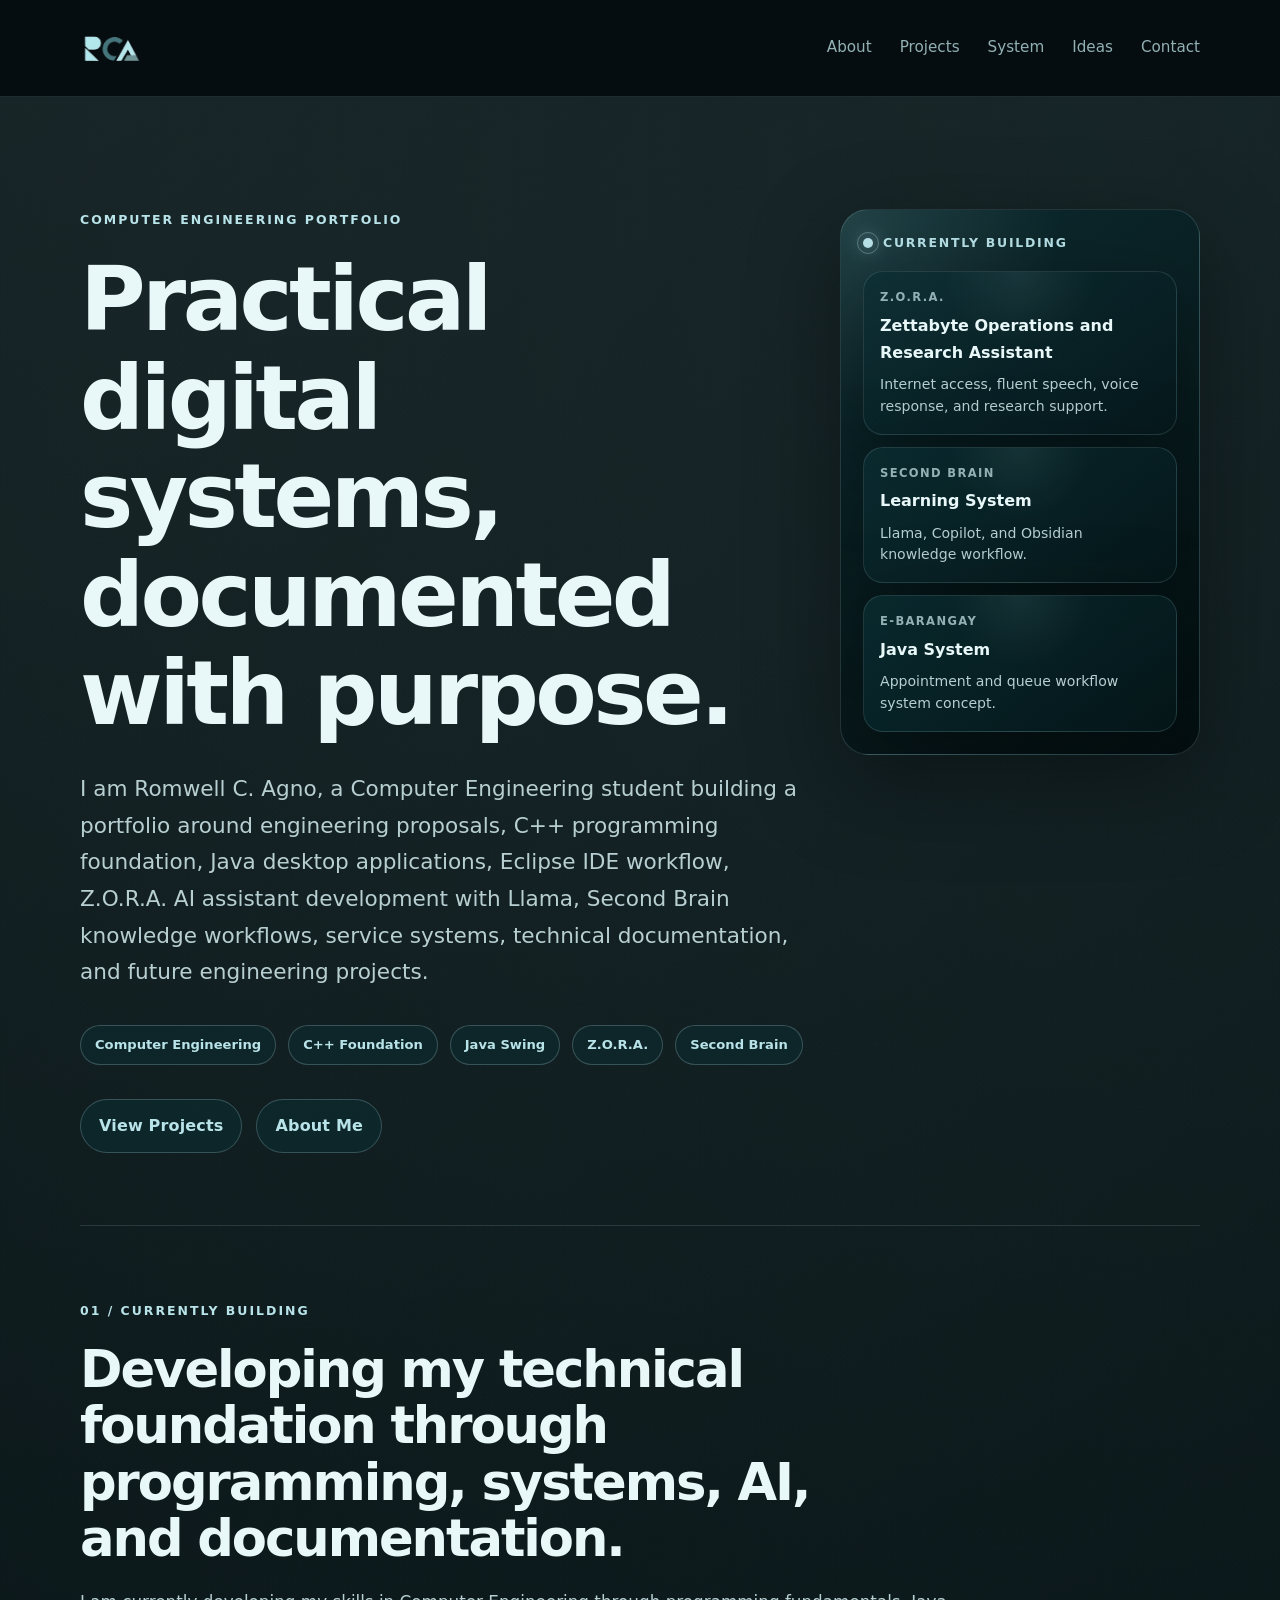
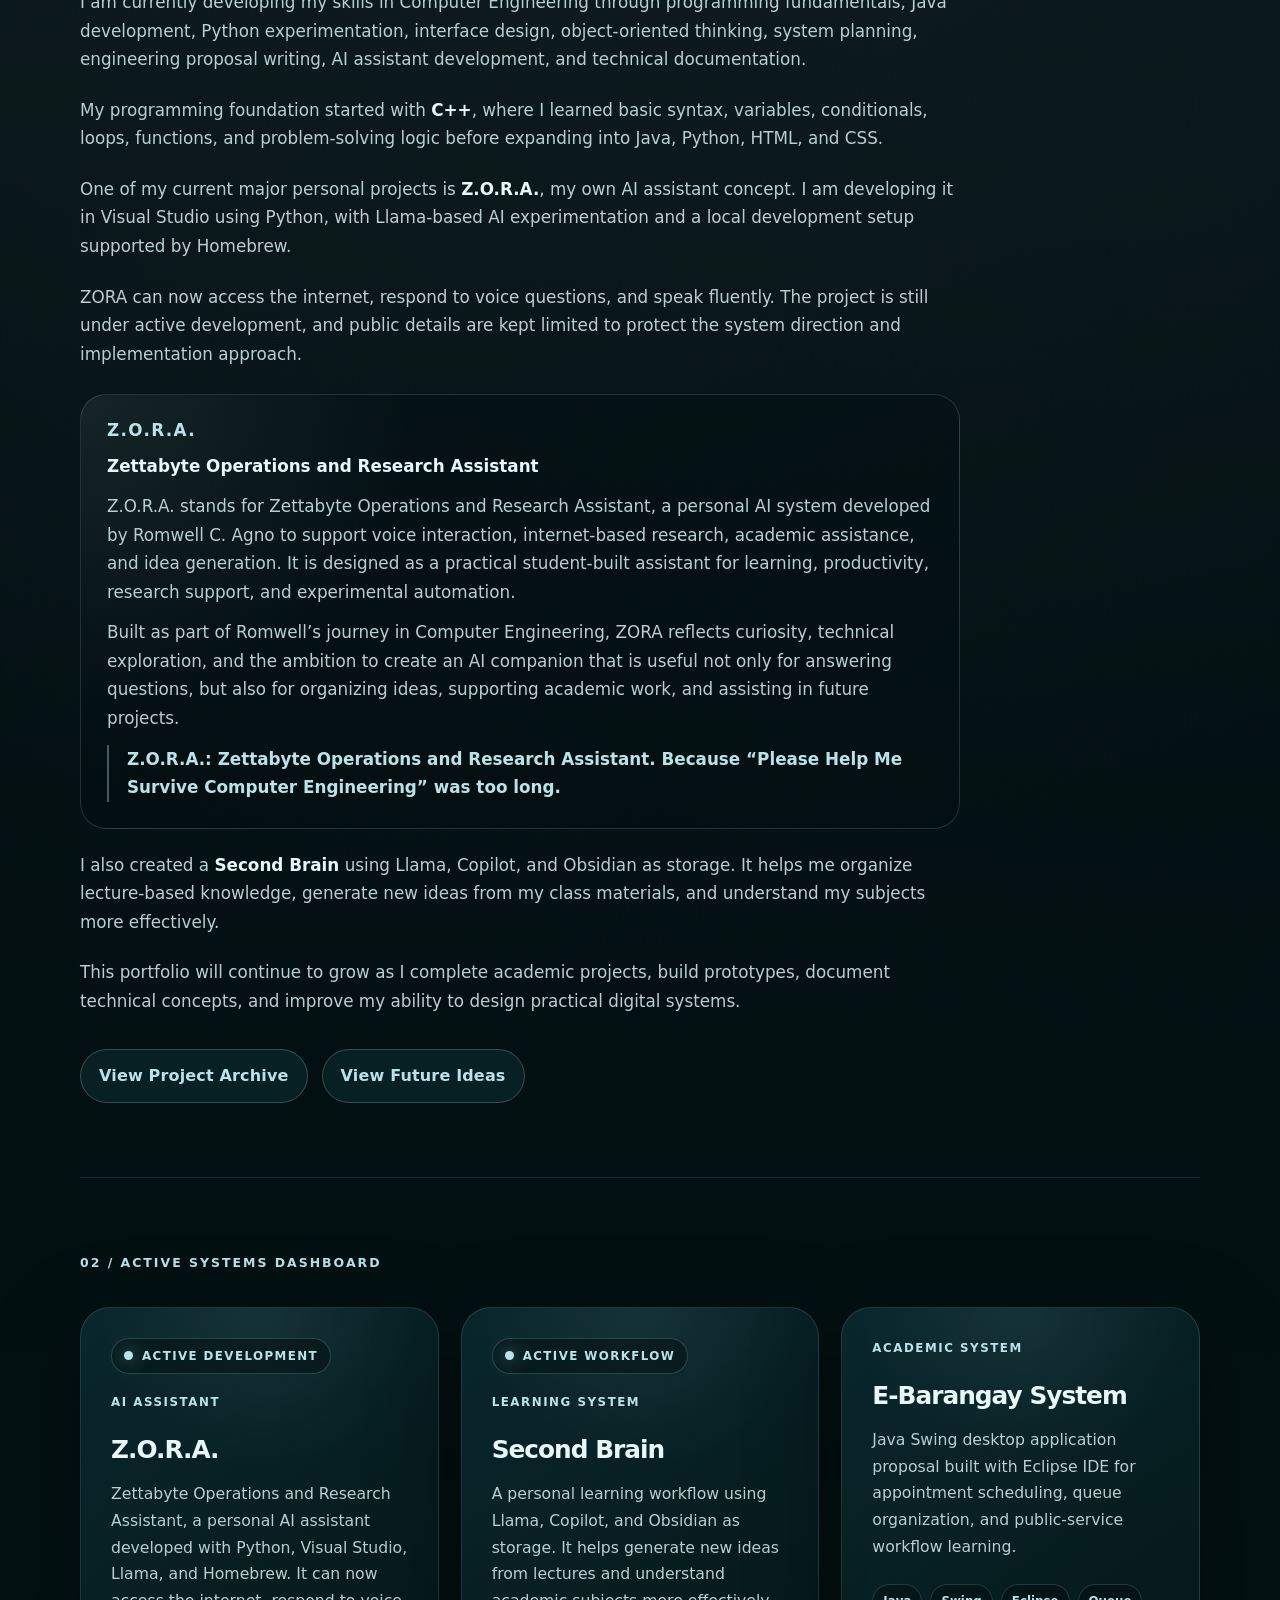
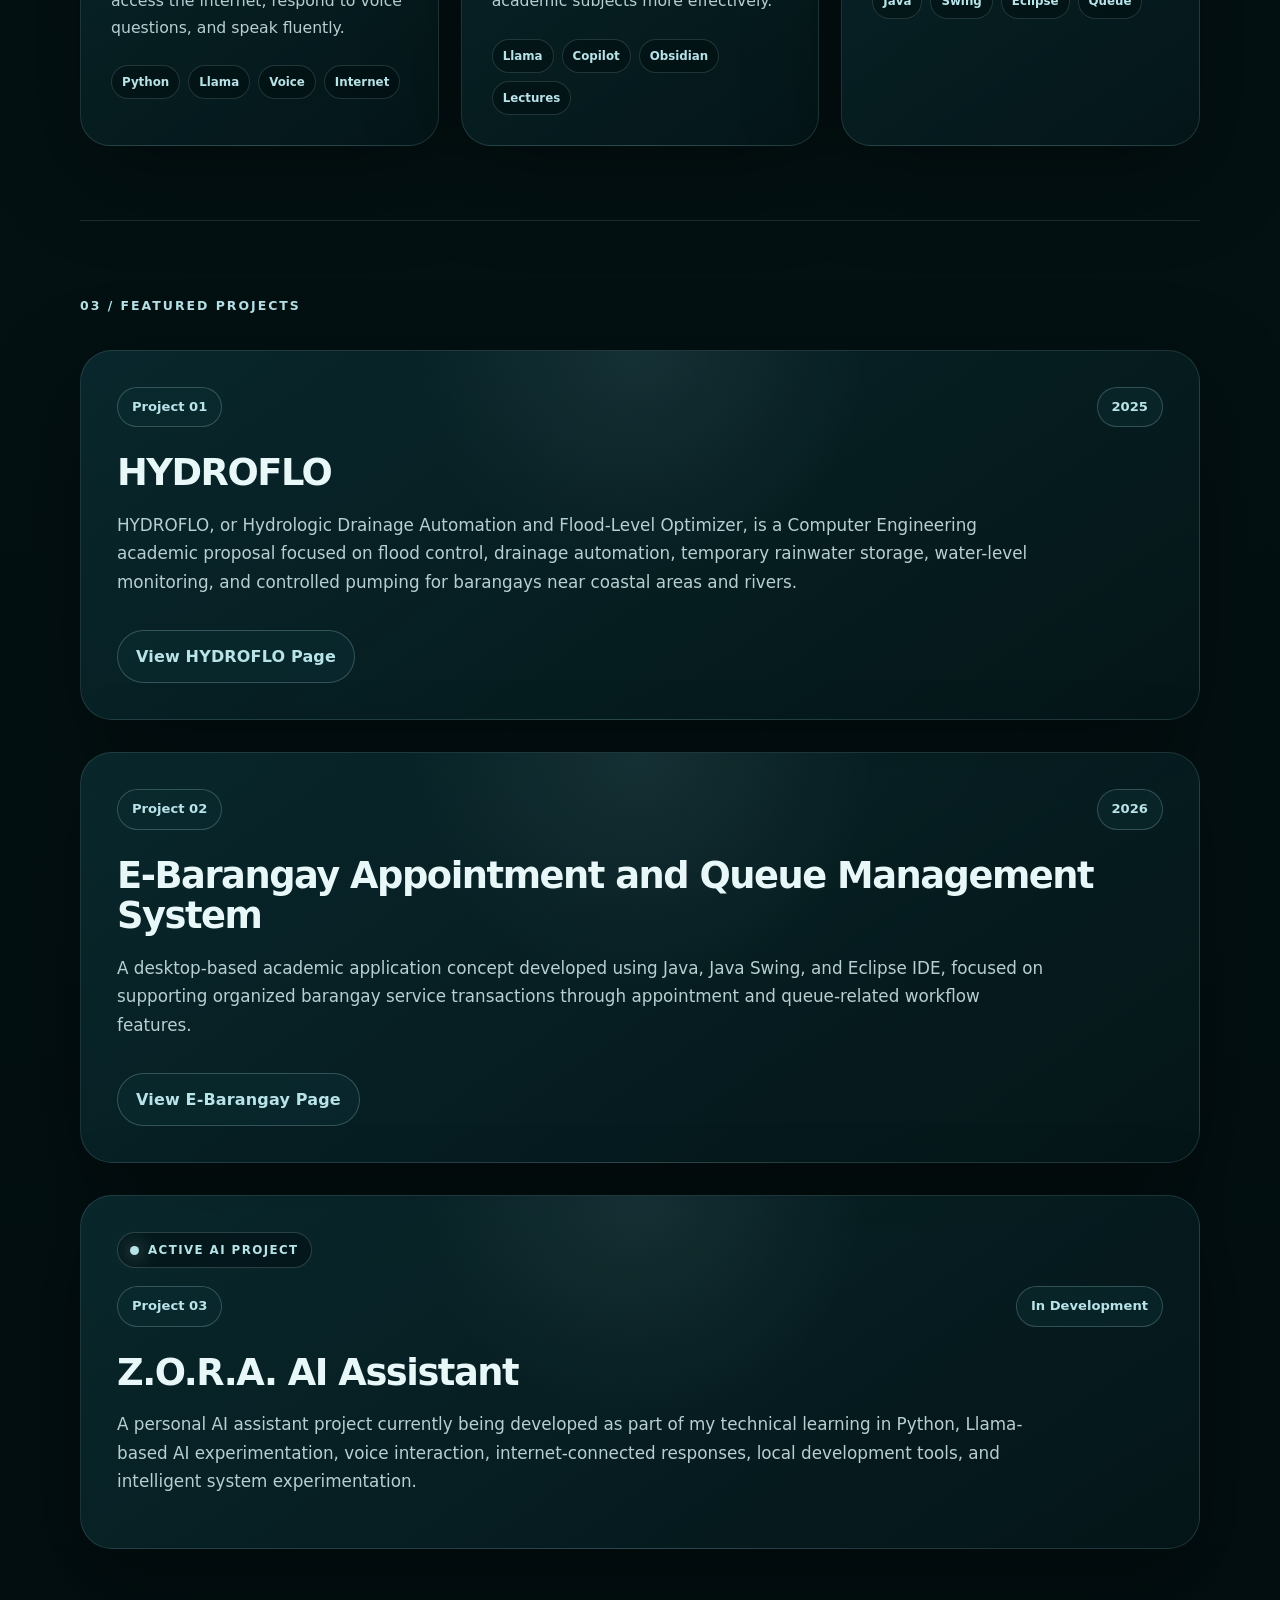
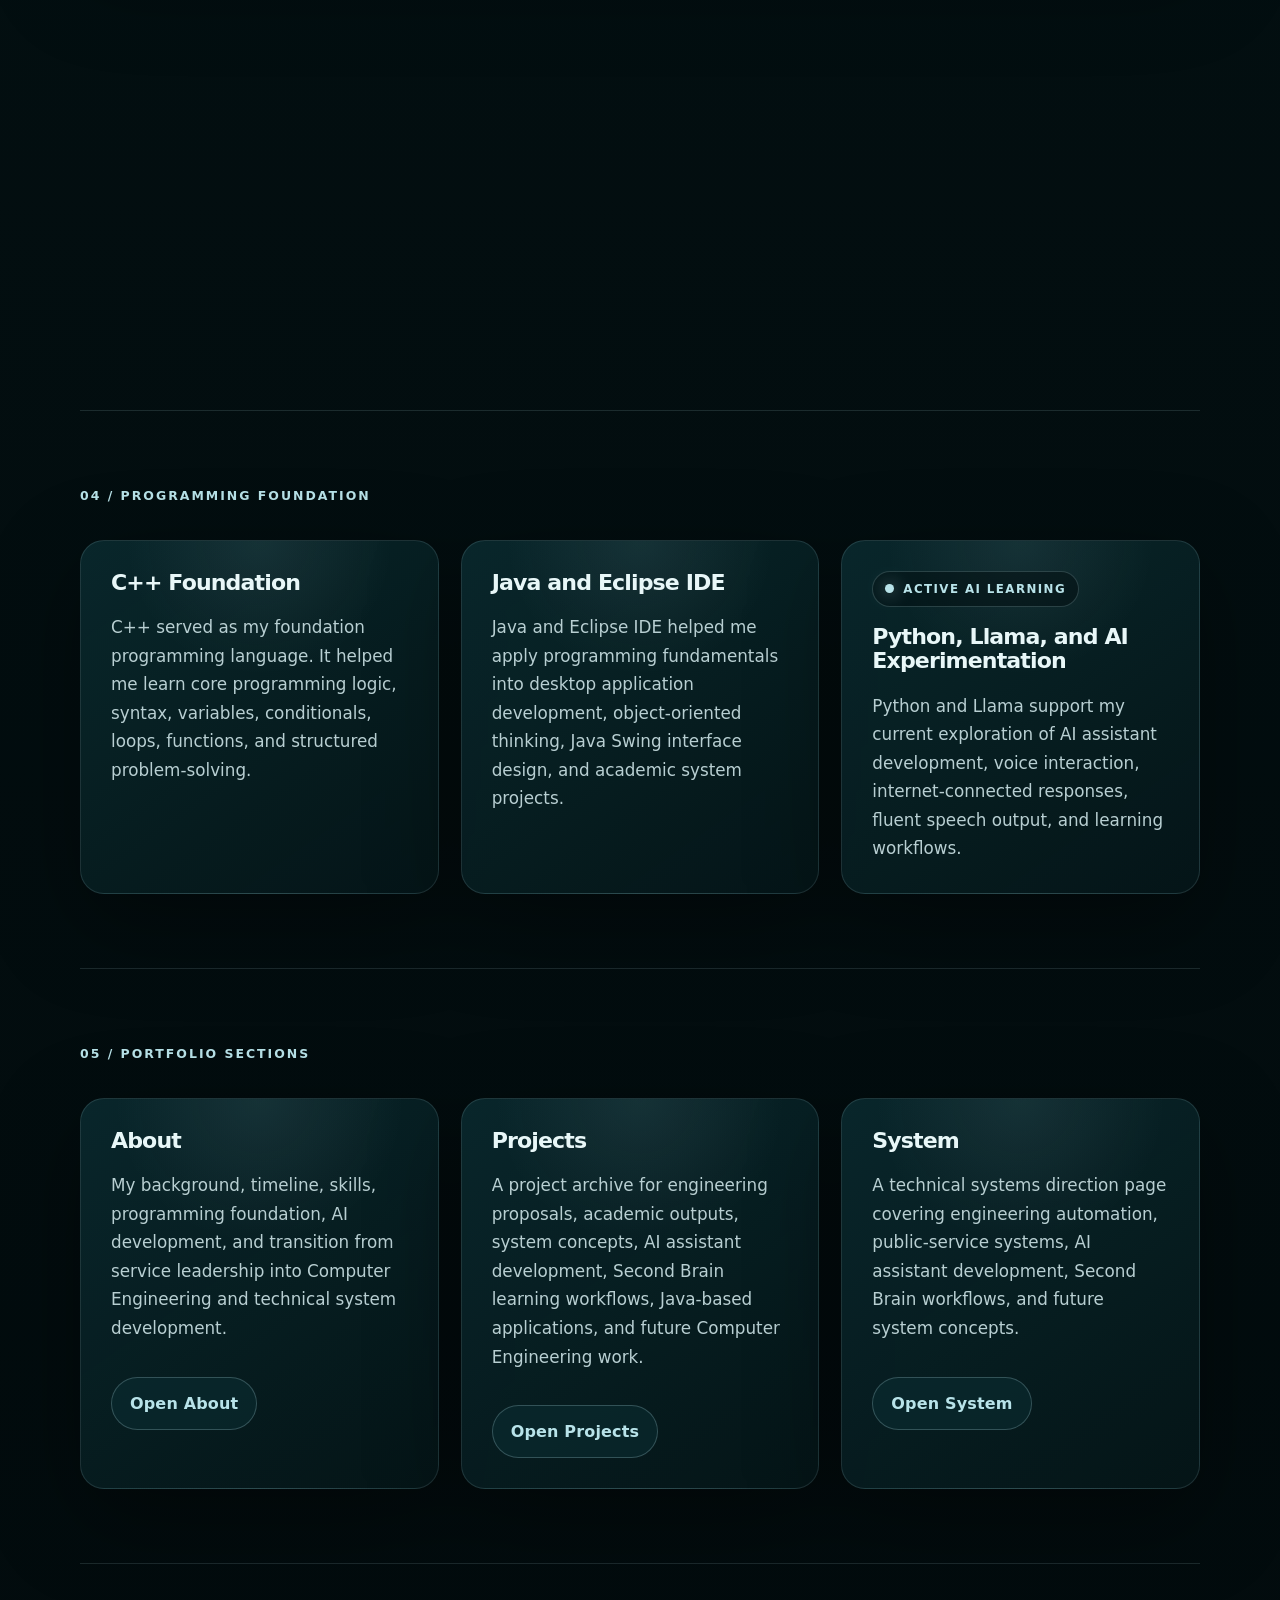
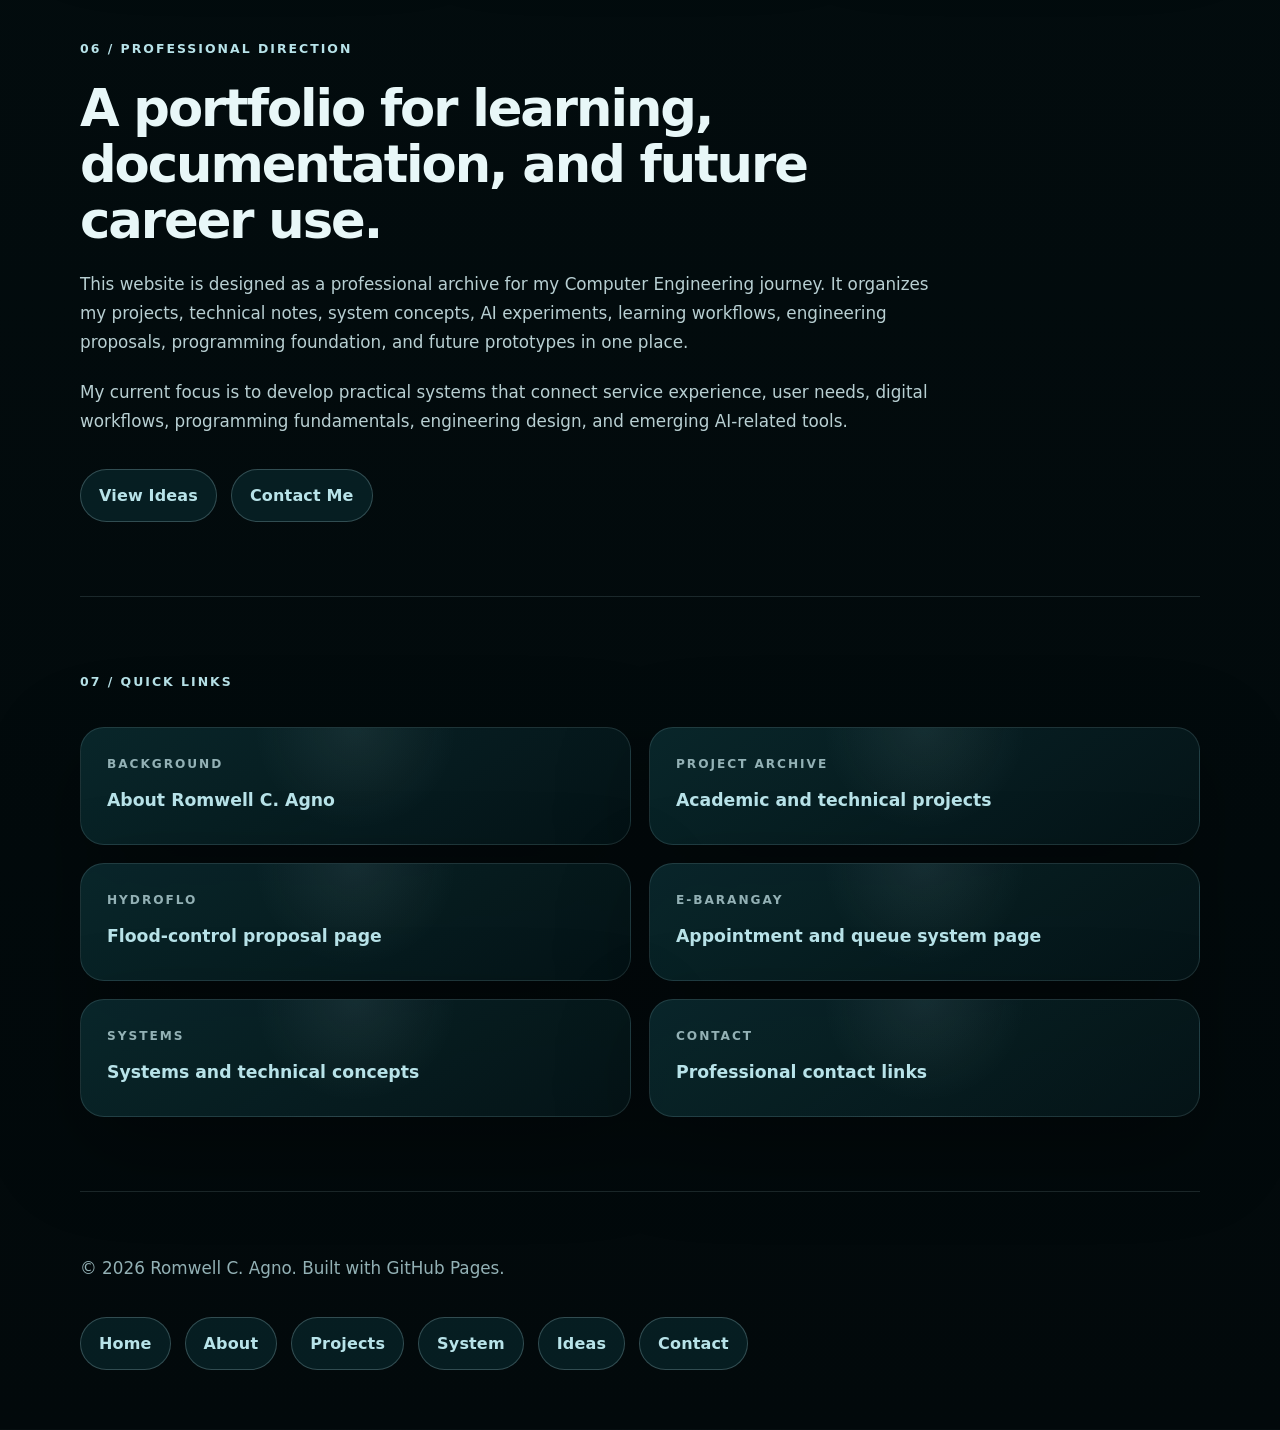
==== commit c4176724: "Use active Google Analytics stream ID" ====
--- a/index.html
+++ b/index.html
@@ -2,13 +2,13 @@
 <html lang="en">
 <head>
   <!-- Google tag (gtag.js) -->
-  <script async src="https://www.googletagmanager.com/gtag/js?id=G-PWBH5X65MD"></script>
+  <script async src="https://www.googletagmanager.com/gtag/js?id=G-TRYVYJW3GM"></script>
   <script>
     window.dataLayer = window.dataLayer || [];
     function gtag(){dataLayer.push(arguments);}
     gtag('js', new Date());
 
-    gtag('config', 'G-PWBH5X65MD');
+    gtag('config', 'G-TRYVYJW3GM');
   </script>
 
   <meta charset="UTF-8">
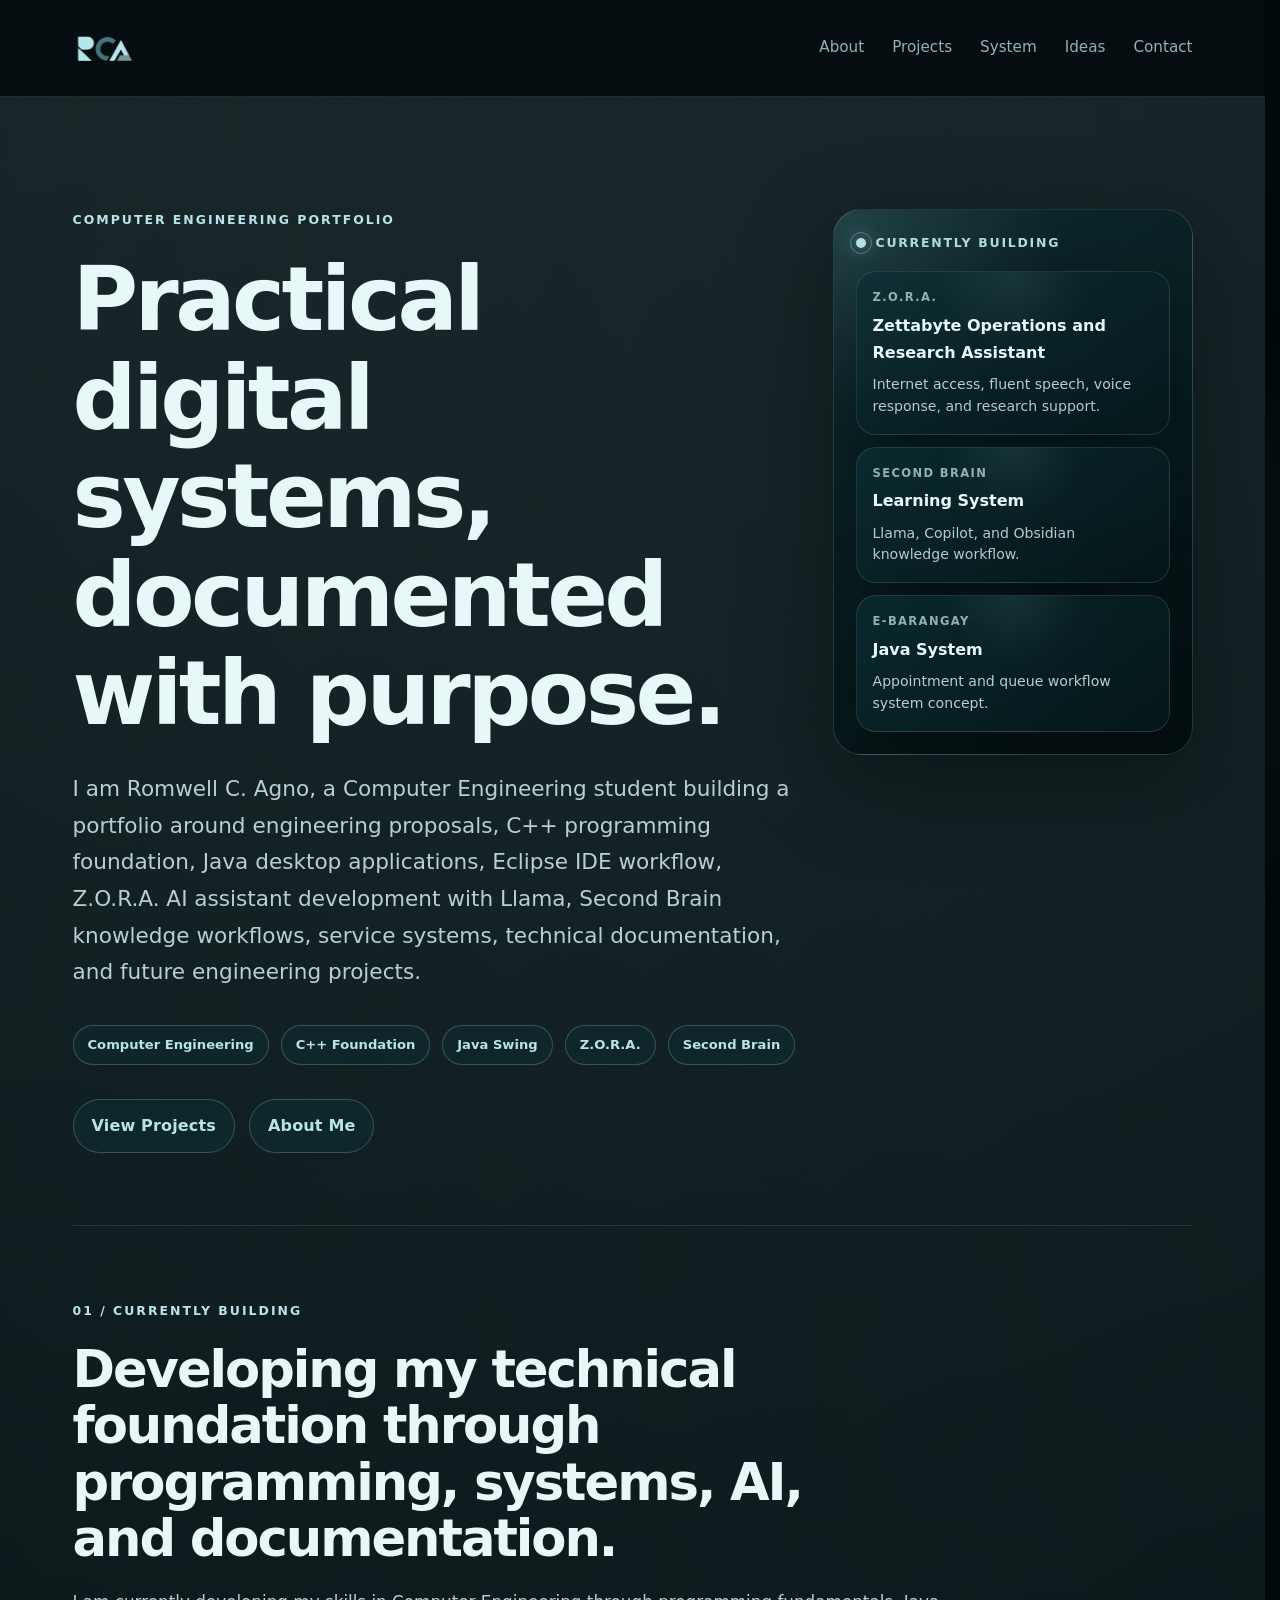
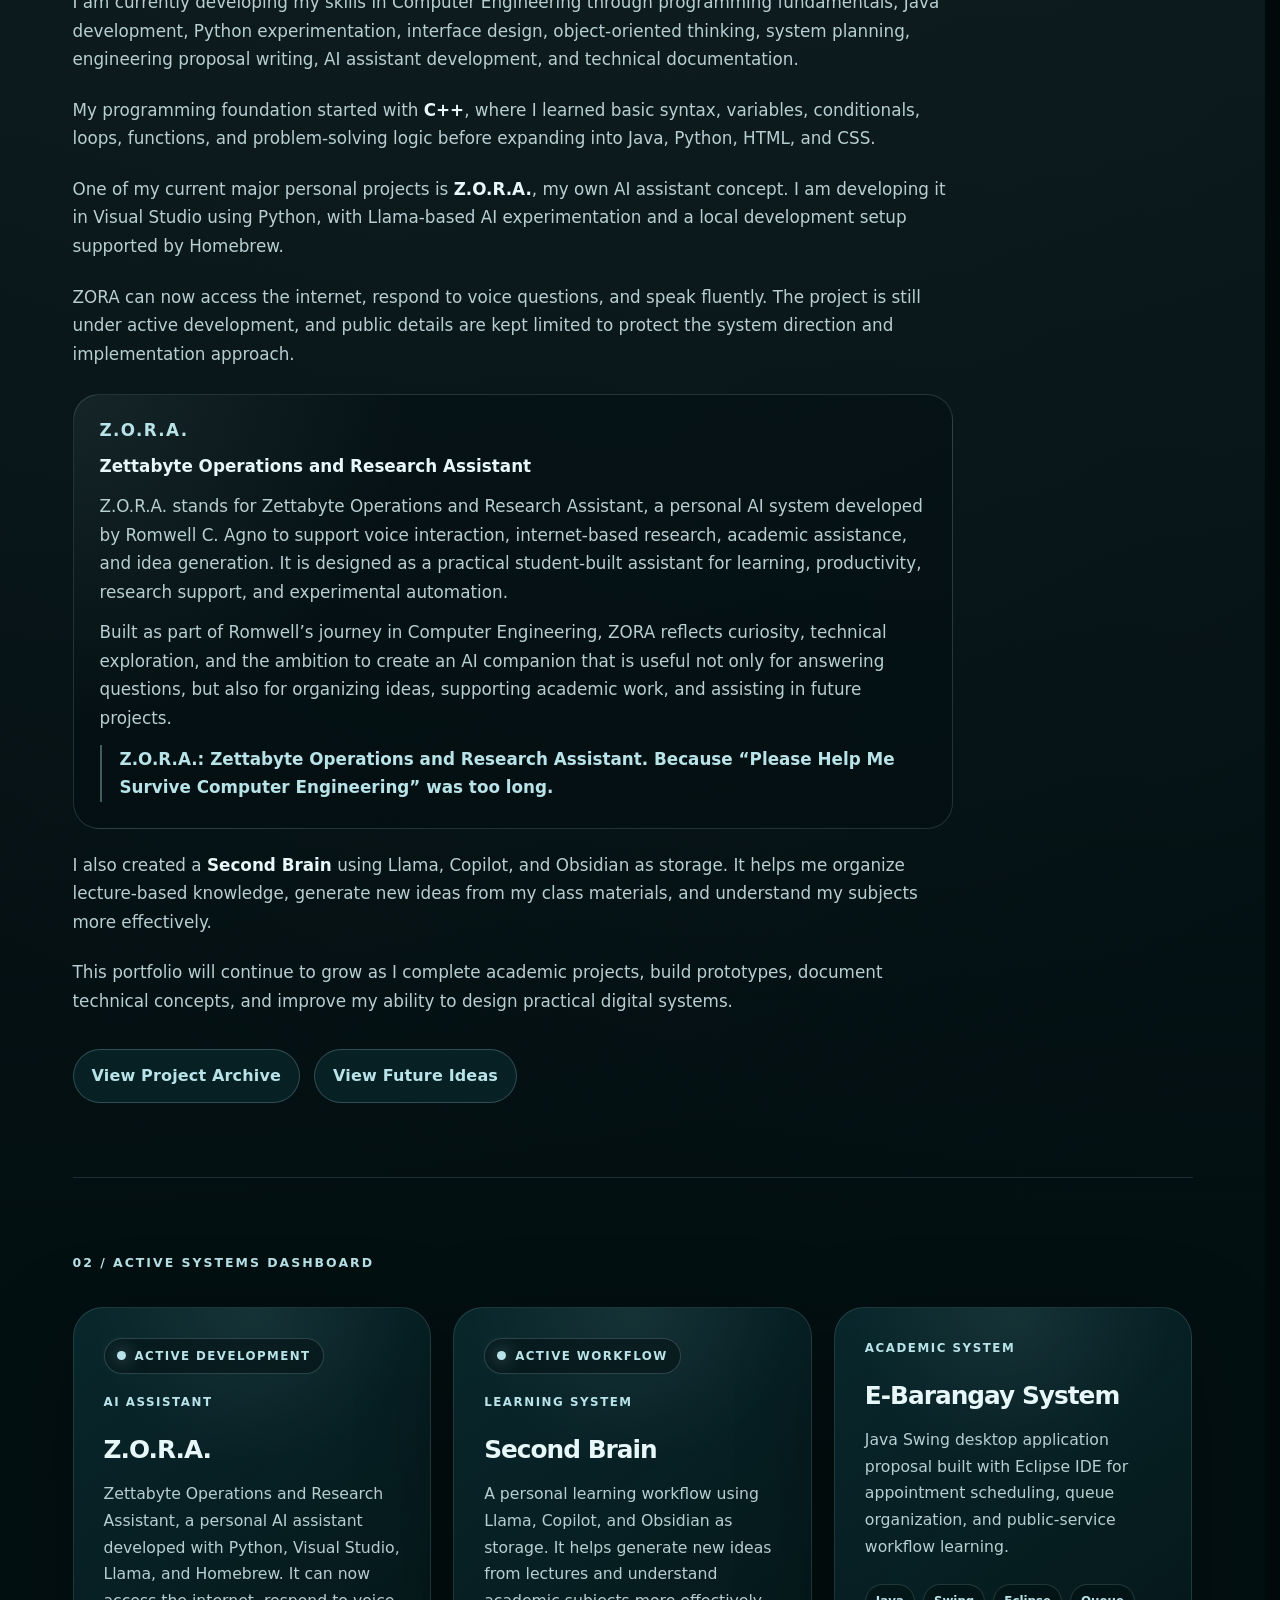
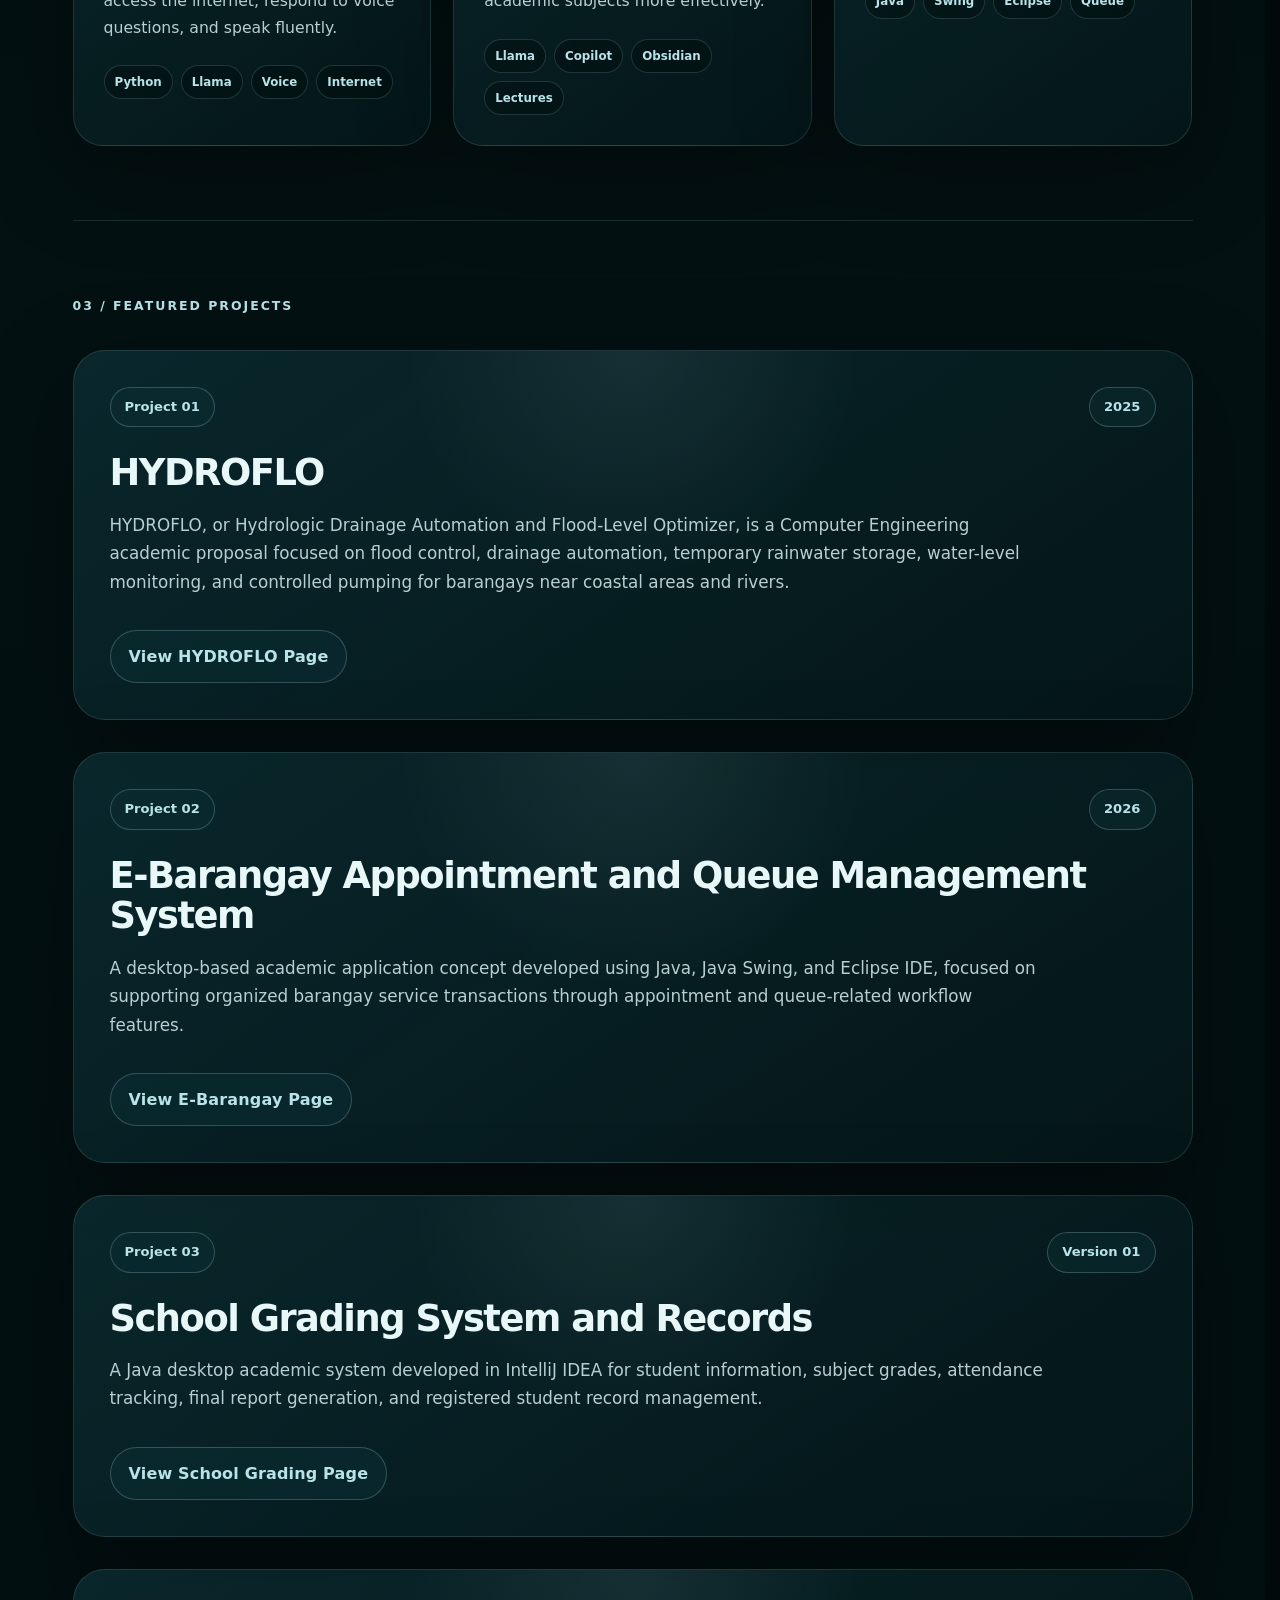
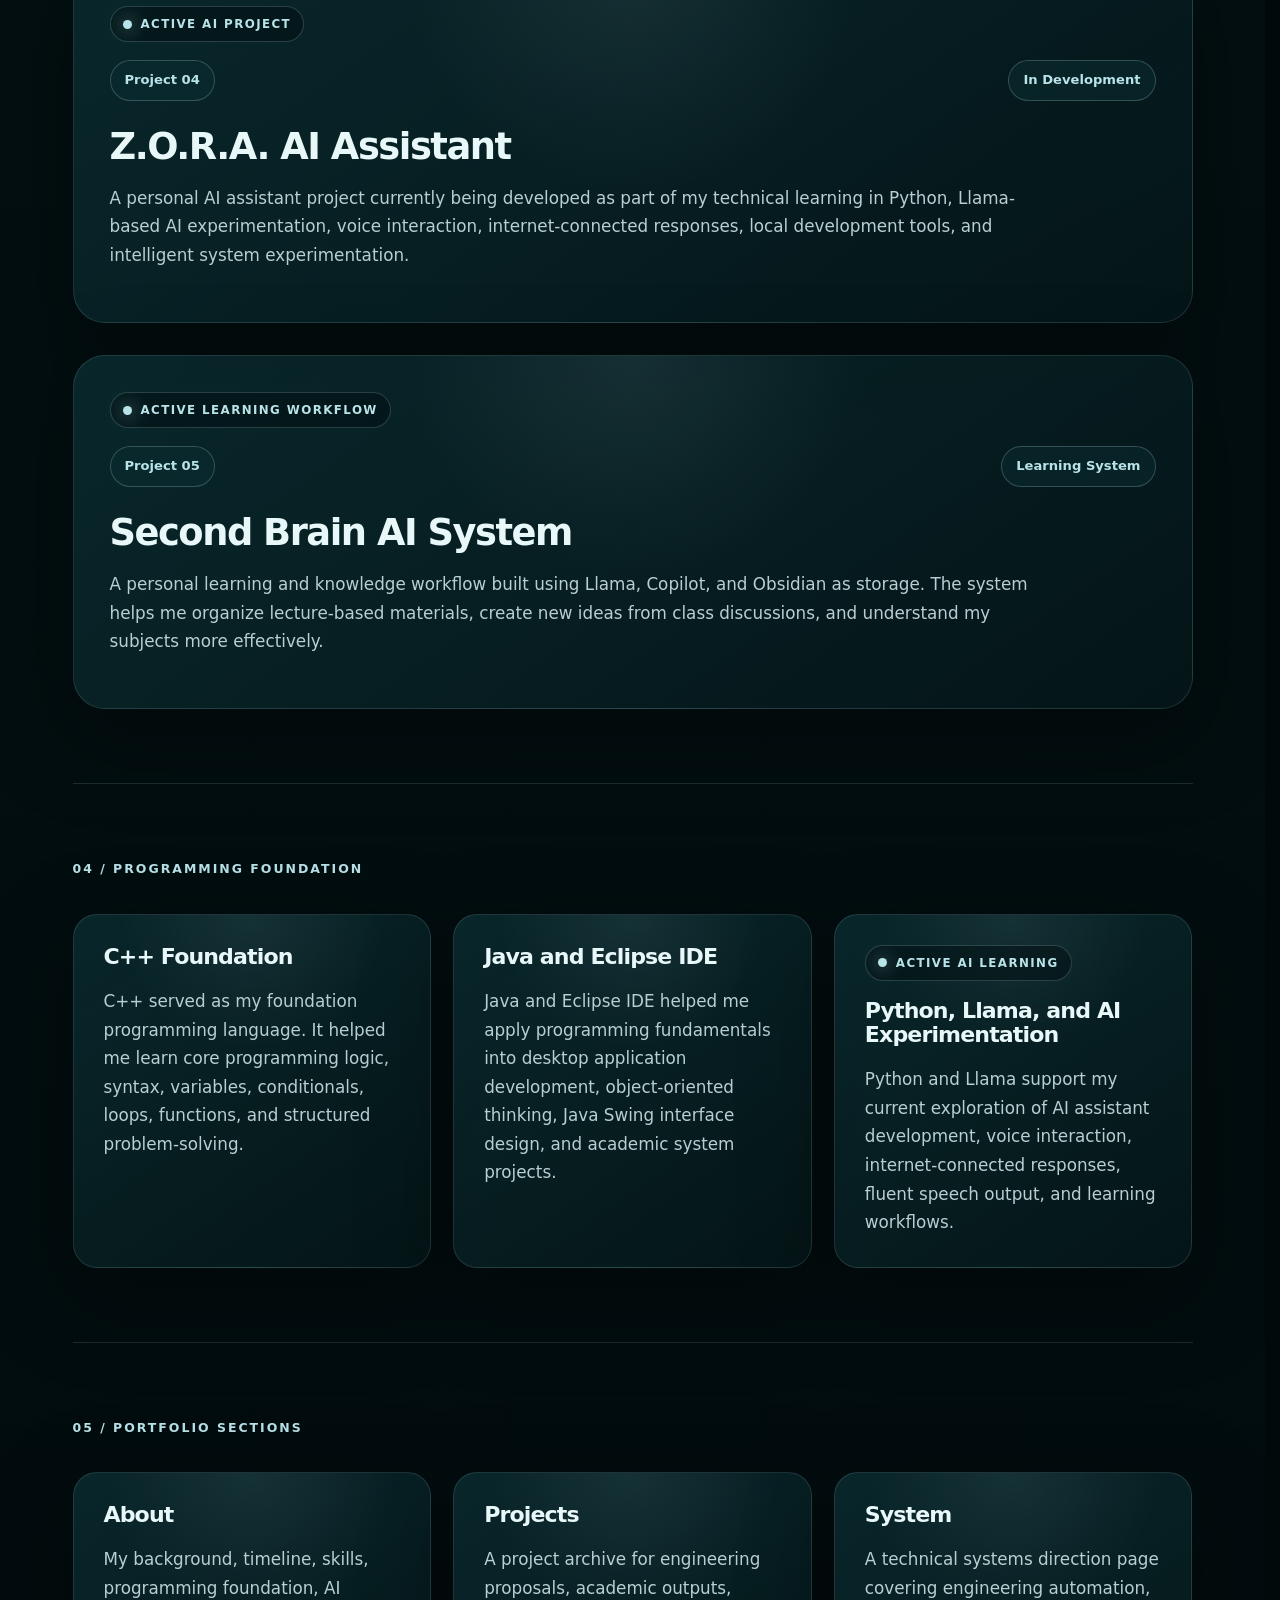
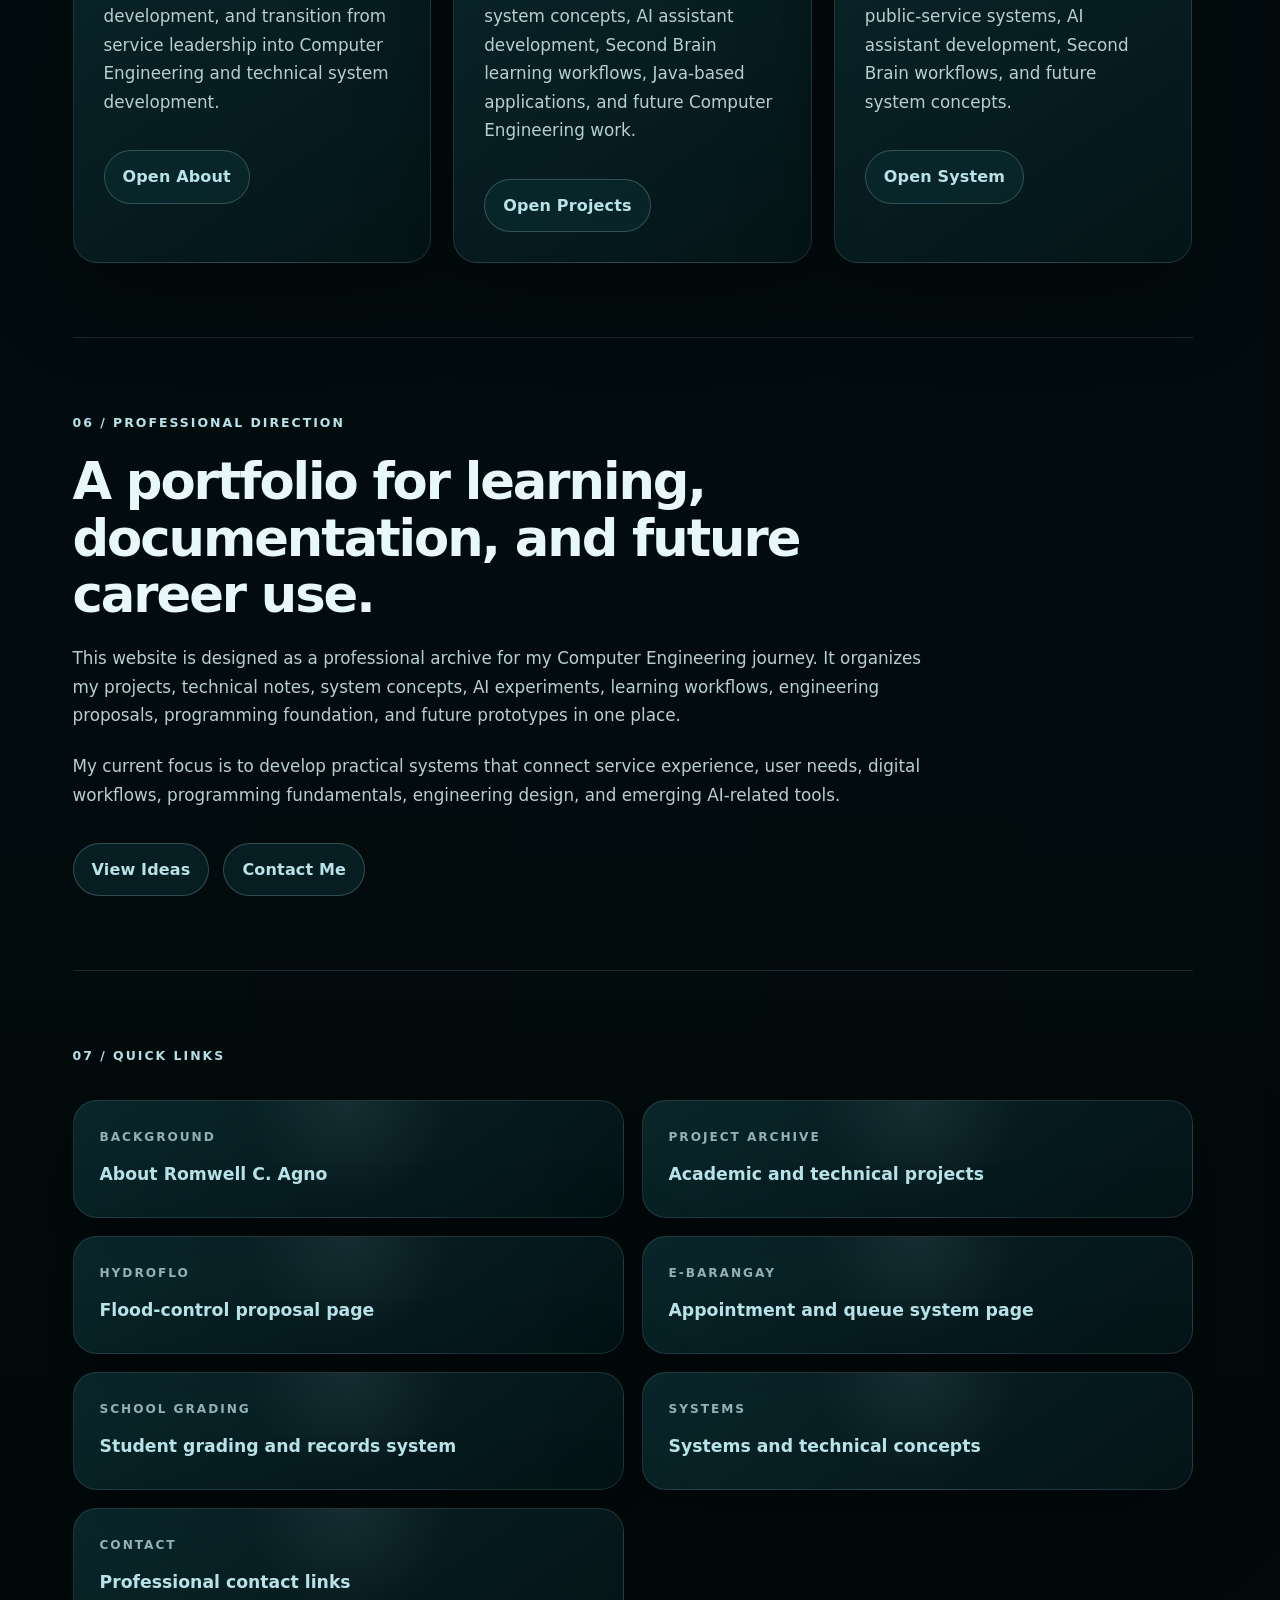
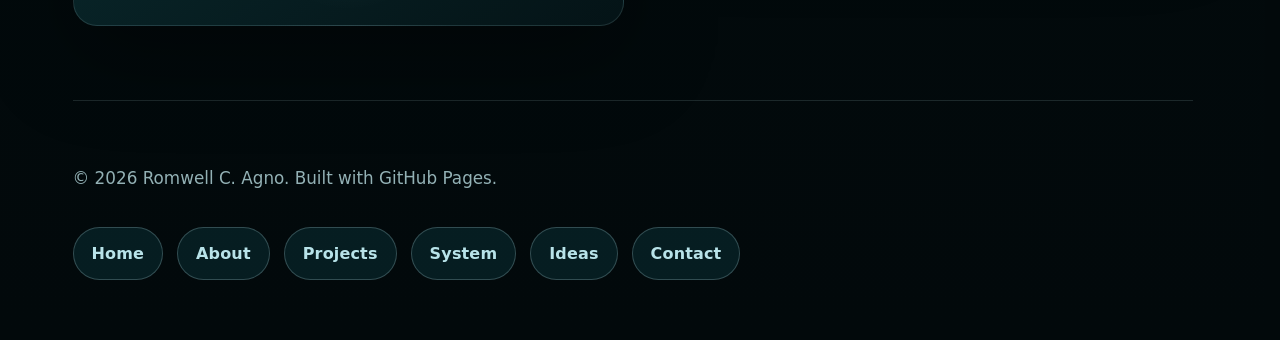
==== commit f9e12dfd: "Add school grading system project" ====
--- a/index.html
+++ b/index.html
@@ -306,11 +306,30 @@
           </div>
         </article>
 
+        <article class="project-item">
+          <div class="project-topline">
+            <span class="project-status">Project 03</span>
+            <span class="project-year">Version 01</span>
+          </div>
+
+          <h3>School Grading System and Records</h3>
+
+          <p>
+            A Java desktop academic system developed in IntelliJ IDEA for student
+            information, subject grades, attendance tracking, final report
+            generation, and registered student record management.
+          </p>
+
+          <div class="contact-links">
+            <a href="school-grading.html">View School Grading Page</a>
+          </div>
+        </article>
+
         <article class="project-item pulse-card">
           <span class="pulse-label is-active">Active AI Project</span>
 
           <div class="project-topline">
-            <span class="project-status">Project 03</span>
+            <span class="project-status">Project 04</span>
             <span class="project-year">In Development</span>
           </div>
 
@@ -328,7 +347,7 @@
           <span class="pulse-label is-active">Active Learning Workflow</span>
 
           <div class="project-topline">
-            <span class="project-status">Project 04</span>
+            <span class="project-status">Project 05</span>
             <span class="project-year">Learning System</span>
           </div>
 
@@ -478,6 +497,11 @@
         <article class="detail-card">
           <span>E-Barangay</span>
           <strong><a href="ebarangay.html">Appointment and queue system page</a></strong>
+        </article>
+
+        <article class="detail-card">
+          <span>School Grading</span>
+          <strong><a href="school-grading.html">Student grading and records system</a></strong>
         </article>
 
         <article class="detail-card">
--- a/style.css
+++ b/style.css
@@ -387,6 +387,17 @@
 .detail-card strong {
   color: var(--text-main);
   font-size: 1.08rem;
+}
+
+.detail-card p {
+  margin: 10px 0 0;
+  color: var(--text-muted);
+  font-size: 0.92rem;
+  line-height: 1.5;
+}
+
+.details-grid.span-last > .detail-card:last-child:nth-child(odd) {
+  grid-column: 1 / -1;
 }
 
 .detail-card a {
@@ -842,6 +853,175 @@
   font-size: 1.05rem;
 }
 
+.immersive-timeline-section {
+  position: relative;
+  width: 100vw;
+  margin-left: calc(50% - 50vw);
+  padding: 110px max(40px, calc((100vw - var(--max-width)) / 2)) 124px;
+  overflow: hidden;
+  background:
+    linear-gradient(90deg, rgba(184, 227, 233, 0.02), transparent 16%, transparent 84%, rgba(184, 227, 233, 0.02)),
+    radial-gradient(circle at 50% 6%, rgba(184, 227, 233, 0.11), transparent 28%),
+    radial-gradient(circle at 8% 42%, rgba(79, 124, 130, 0.14), transparent 30%),
+    linear-gradient(180deg, rgba(2, 9, 11, 0.22), rgba(2, 9, 11, 0.74));
+}
+
+.immersive-timeline-section::before {
+  content: "";
+  position: absolute;
+  inset: 0;
+  pointer-events: none;
+  background-image:
+    linear-gradient(rgba(184, 227, 233, 0.022) 1px, transparent 1px),
+    linear-gradient(90deg, rgba(184, 227, 233, 0.022) 1px, transparent 1px);
+  background-size: 88px 88px;
+  mask-image: linear-gradient(to bottom, transparent, #000 18%, #000 82%, transparent);
+}
+
+.immersive-timeline-section::after {
+  content: "";
+  position: absolute;
+  left: 50%;
+  top: 164px;
+  bottom: 82px;
+  width: 1px;
+  pointer-events: none;
+  background-image: linear-gradient(
+    to bottom,
+    rgba(184, 227, 233, 0.08) 0 12px,
+    transparent 12px 24px
+  );
+  background-size: 1px 24px;
+  filter: drop-shadow(0 0 12px rgba(184, 227, 233, 0.24));
+}
+
+.immersive-timeline-section > .section-label {
+  position: relative;
+  z-index: 1;
+  width: fit-content;
+  margin: 0 auto 60px;
+  padding: 10px 16px;
+  border: 1px solid rgba(184, 227, 233, 0.16);
+  border-radius: 999px;
+  background: rgba(2, 12, 14, 0.58);
+  box-shadow: 0 18px 60px rgba(0, 0, 0, 0.28);
+}
+
+.immersive-timeline {
+  --timeline-center-gap: clamp(96px, 12vw, 168px);
+  position: relative;
+  z-index: 1;
+  max-width: 1160px;
+  margin: 0 auto;
+  gap: 0;
+}
+
+.immersive-timeline::before {
+  left: 50%;
+  top: -18px;
+  bottom: -18px;
+  width: 1px;
+  background: linear-gradient(
+    to bottom,
+    transparent,
+    rgba(184, 227, 233, 0.5) 12%,
+    rgba(184, 227, 233, 0.18) 50%,
+    rgba(184, 227, 233, 0.5) 88%,
+    transparent
+  );
+  box-shadow: 0 0 32px rgba(184, 227, 233, 0.14);
+}
+
+.immersive-timeline .timeline-item {
+  grid-template-columns: minmax(0, 1fr) var(--timeline-center-gap) minmax(0, 1fr);
+  min-height: 248px;
+  padding: 10px 0;
+}
+
+.immersive-timeline .timeline-item::before {
+  top: 56px;
+  left: calc(50% - 8px);
+  width: 16px;
+  height: 16px;
+  border: 0;
+  background: var(--accent);
+  box-shadow:
+    0 0 0 10px rgba(11, 46, 51, 0.94),
+    0 0 0 11px rgba(184, 227, 233, 0.2),
+    0 0 34px rgba(184, 227, 233, 0.36);
+}
+
+.immersive-timeline .timeline-item::after {
+  content: "";
+  position: absolute;
+  top: 64px;
+  left: calc(50% + 22px);
+  width: calc((var(--timeline-center-gap) / 2) - 22px);
+  height: 1px;
+  background: linear-gradient(90deg, rgba(184, 227, 233, 0.44), transparent);
+}
+
+.immersive-timeline .timeline-item:nth-child(even)::after {
+  left: auto;
+  right: calc(50% + 22px);
+  background: linear-gradient(270deg, rgba(184, 227, 233, 0.44), transparent);
+}
+
+.immersive-timeline .timeline-year {
+  grid-column: 1;
+  justify-self: end;
+  margin: 39px 0 0;
+  padding: 12px 14px;
+  border: 1px solid rgba(184, 227, 233, 0.2);
+  border-radius: 0;
+  background: rgba(2, 12, 14, 0.72);
+  color: var(--text-main);
+  font-family: ui-monospace, SFMono-Regular, Menlo, Monaco, Consolas, "Liberation Mono", monospace;
+  font-size: 0.95rem;
+  letter-spacing: 0.04em;
+  box-shadow: 0 18px 50px rgba(0, 0, 0, 0.3);
+}
+
+.immersive-timeline .timeline-content {
+  grid-column: 3;
+  max-width: 520px;
+  padding: 32px;
+  border-radius: 0;
+  background:
+    radial-gradient(circle at var(--mouse-x, 50%) var(--mouse-y, 0%), rgba(184, 227, 233, 0.11), transparent 36%),
+    linear-gradient(145deg, rgba(15, 34, 38, 0.86), rgba(3, 12, 14, 0.9));
+  box-shadow:
+    inset 0 0 0 1px rgba(184, 227, 233, 0.07),
+    0 30px 90px rgba(0, 0, 0, 0.42);
+}
+
+.immersive-timeline .timeline-content::after {
+  content: "";
+  position: absolute;
+  inset: 12px;
+  border: 1px solid rgba(184, 227, 233, 0.08);
+  pointer-events: none;
+}
+
+.immersive-timeline .timeline-content h3 {
+  max-width: 460px;
+  font-size: clamp(1.35rem, 2vw, 1.95rem);
+}
+
+.immersive-timeline .timeline-content p {
+  max-width: 680px;
+}
+
+.immersive-timeline .timeline-item:nth-child(even) .timeline-year {
+  grid-column: 3;
+  justify-self: start;
+}
+
+.immersive-timeline .timeline-item:nth-child(even) .timeline-content {
+  grid-column: 1;
+  justify-self: end;
+}
+
 /* Media / Gallery */
 .media-frame {
   margin-top: 34px;
@@ -1015,6 +1195,68 @@
   transform: rotate(90deg);
   background: rgba(79, 124, 130, 0.92);
 }
+
+/* Gallery navigation */
+html {
+  scrollbar-gutter: stable;
+}
+
+.gallery-modal-content img {
+  opacity: 0;
+  transition: opacity 0.25s ease;
+}
+
+.gallery-modal-content img.is-loaded {
+  opacity: 1;
+}
+
+.gallery-footer {
+  display: flex;
+  align-items: center;
+  justify-content: space-between;
+  gap: 12px;
+  margin-top: 14px;
+}
+
+.gallery-arrow {
+  min-width: 104px;
+  padding: 11px 18px;
+  border: 1px solid rgba(184, 227, 233, 0.26);
+  border-radius: 999px;
+  background: rgba(11, 46, 51, 0.92);
+  color: #B8E3E9;
+  font-family: inherit;
+  font-size: 0.85rem;
+  font-weight: 800;
+  letter-spacing: 0.06em;
+  text-transform: uppercase;
+  cursor: pointer;
+  transition: transform 0.25s ease, background 0.25s ease;
+}
+
+.gallery-arrow:hover:not(:disabled) {
+  transform: translateY(-1px);
+  background: rgba(79, 124, 130, 0.92);
+}
+
+.gallery-arrow:disabled {
+  opacity: 0.35;
+  cursor: default;
+}
+
+.gallery-counter {
+  color: rgba(184, 227, 233, 0.82);
+  font-size: 0.85rem;
+  font-weight: 800;
+  letter-spacing: 0.12em;
+}
+
+.gallery-arrow:focus-visible,
+.screenshot-panel:focus-visible {
+  outline: 2px solid #B8E3E9;
+  outline-offset: 3px;
+}
+
 
 /* Reveal Animation */
 .js-enabled .hero,
@@ -1172,6 +1414,61 @@
     padding: 30px !important;
     border-radius: 26px !important;
   }
+
+  .immersive-timeline-section {
+    width: auto;
+    margin-left: 0;
+    padding: 76px 0;
+    background:
+      radial-gradient(circle at top left, rgba(184, 227, 233, 0.09), transparent 34%),
+      linear-gradient(180deg, rgba(2, 9, 11, 0.2), rgba(2, 9, 11, 0.72));
+  }
+
+  .immersive-timeline-section::after {
+    display: none;
+  }
+
+  .immersive-timeline-section > .section-label {
+    margin: 0 0 34px;
+  }
+
+  .immersive-timeline .timeline-item {
+    min-height: auto;
+  }
+
+  .immersive-timeline .timeline-item::after {
+    top: 16px;
+    left: 50px;
+    right: auto;
+    width: 36px;
+    background: rgba(184, 227, 233, 0.32);
+  }
+
+  .immersive-timeline .timeline-item:nth-child(even)::after {
+    left: 50px;
+    right: auto;
+    background: rgba(184, 227, 233, 0.32);
+  }
+
+  .immersive-timeline .timeline-year,
+  .immersive-timeline .timeline-item:nth-child(even) .timeline-year {
+    grid-column: 2 !important;
+    justify-self: start !important;
+    margin-top: 4px !important;
+    border-radius: 0 !important;
+  }
+
+  .immersive-timeline .timeline-content,
+  .immersive-timeline .timeline-item:nth-child(even) .timeline-content {
+    grid-column: 2 !important;
+    justify-self: stretch !important;
+    max-width: none;
+    border-radius: 24px !important;
+  }
+
+  .immersive-timeline .timeline-content::after {
+    border-radius: 18px;
+  }
 }
 
 @media (max-width: 760px) {
@@ -1296,6 +1593,12 @@
   .gallery-close {
     width: 38px;
     height: 38px;
+  }
+
+  .gallery-arrow {
+    min-width: 0;
+    padding: 10px 14px;
+    font-size: 0.75rem;
   }
 
   .js-enabled .hero,
@@ -1363,6 +1666,10 @@
 
   .timeline-content h3 {
     font-size: 1.5rem;
+  }
+
+  .immersive-timeline-section {
+    padding: 62px 0;
   }
 
 }
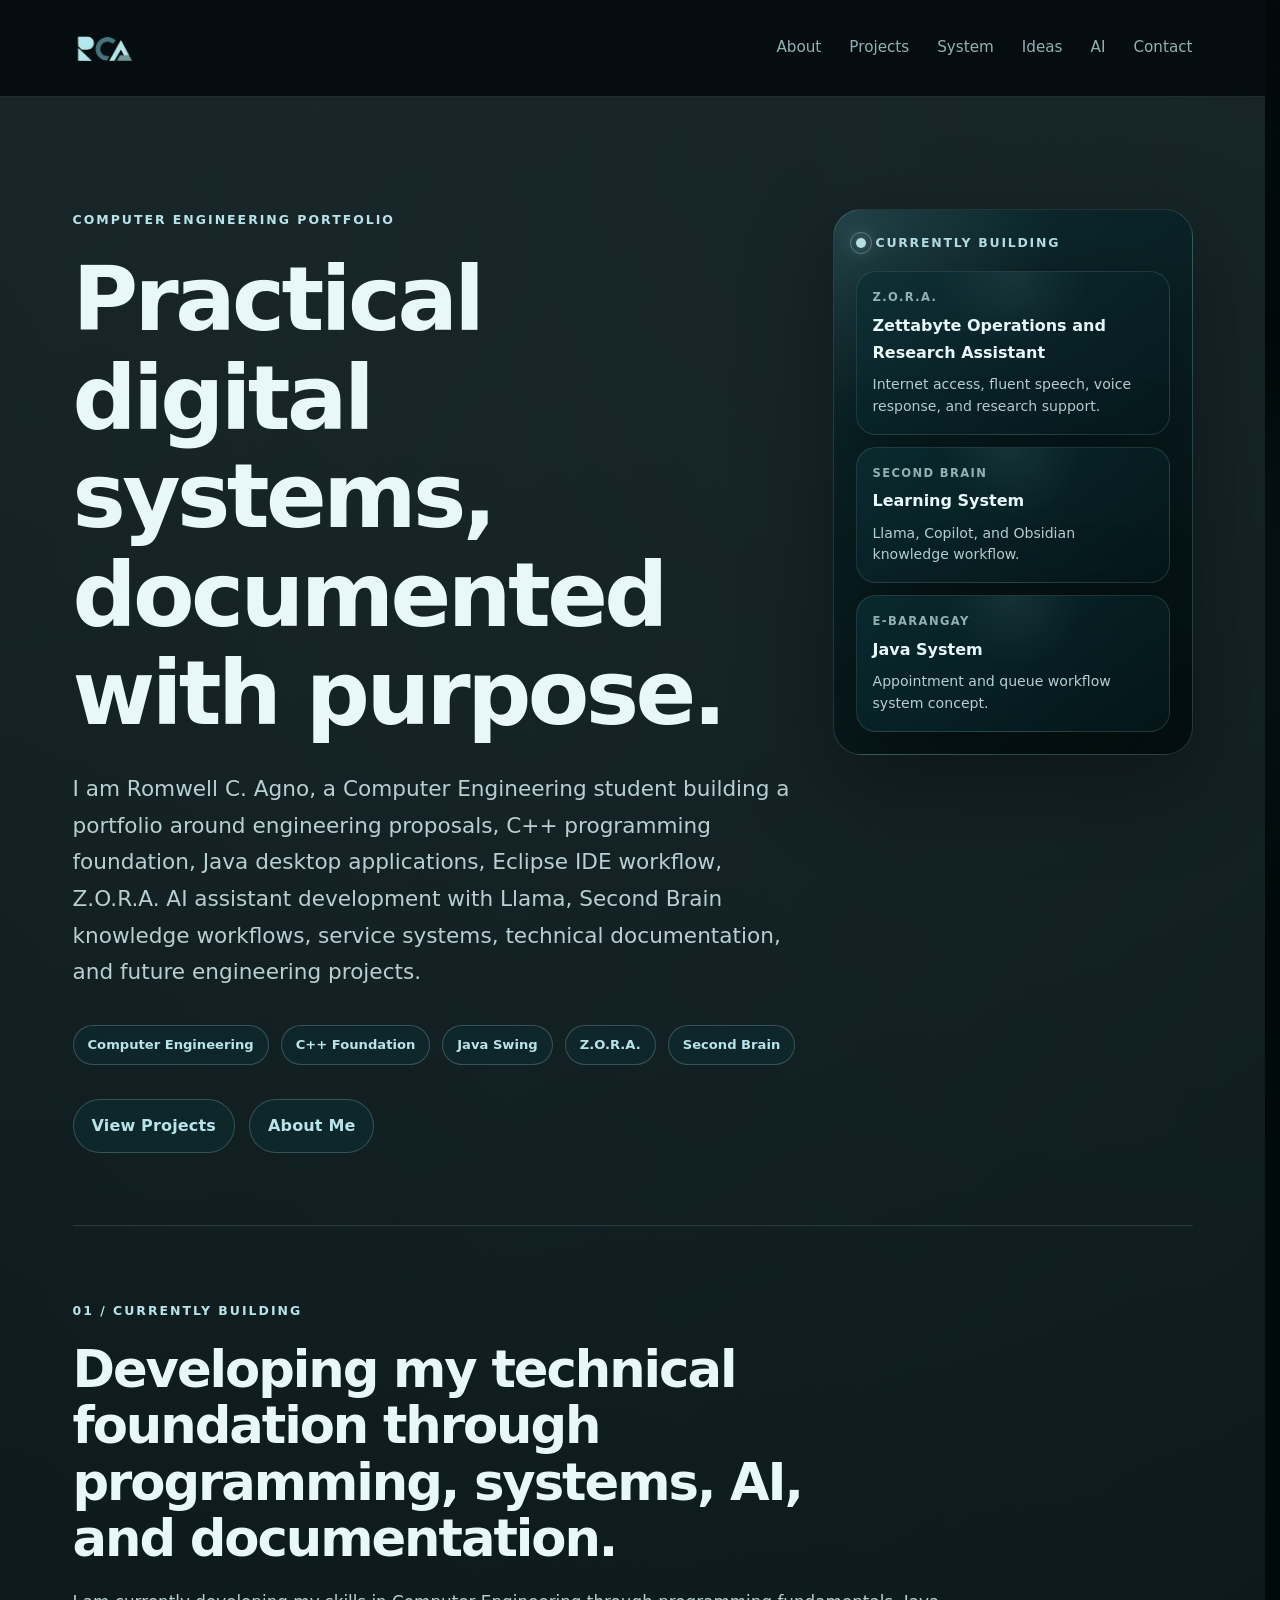
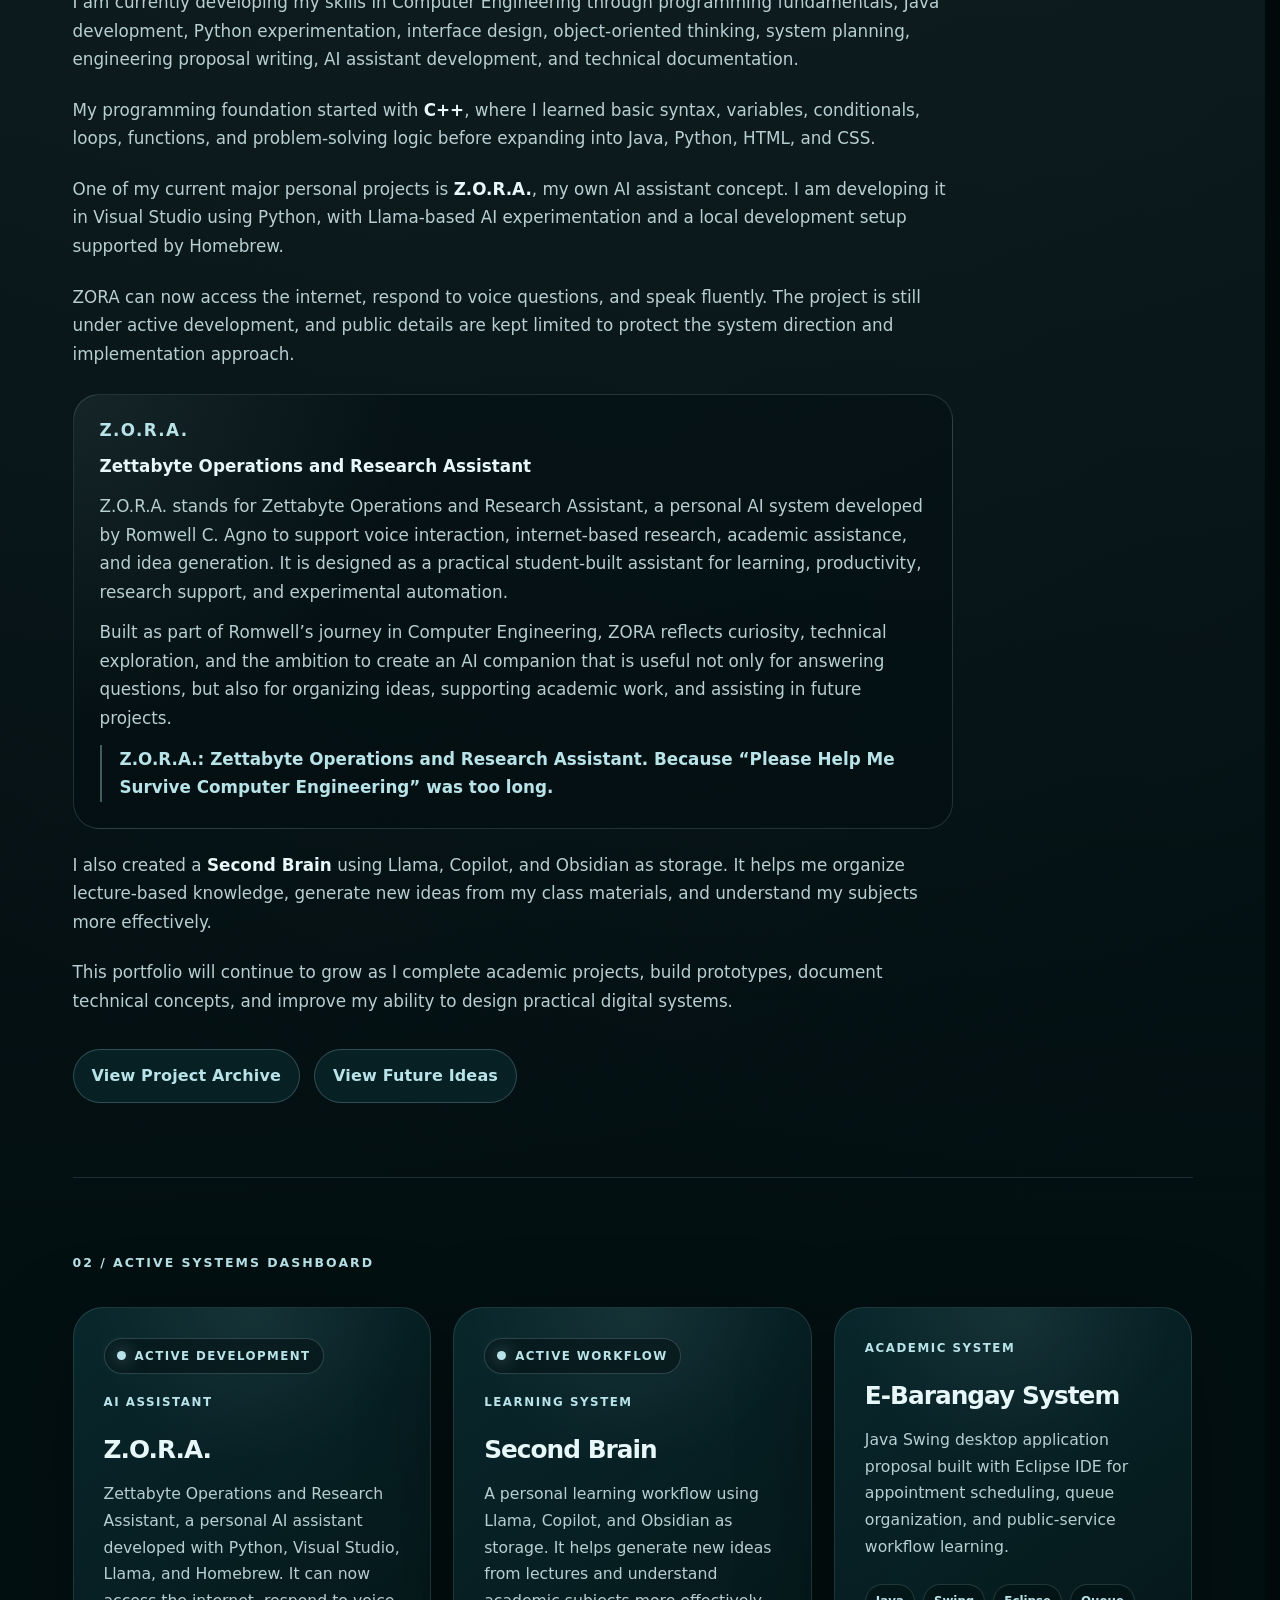
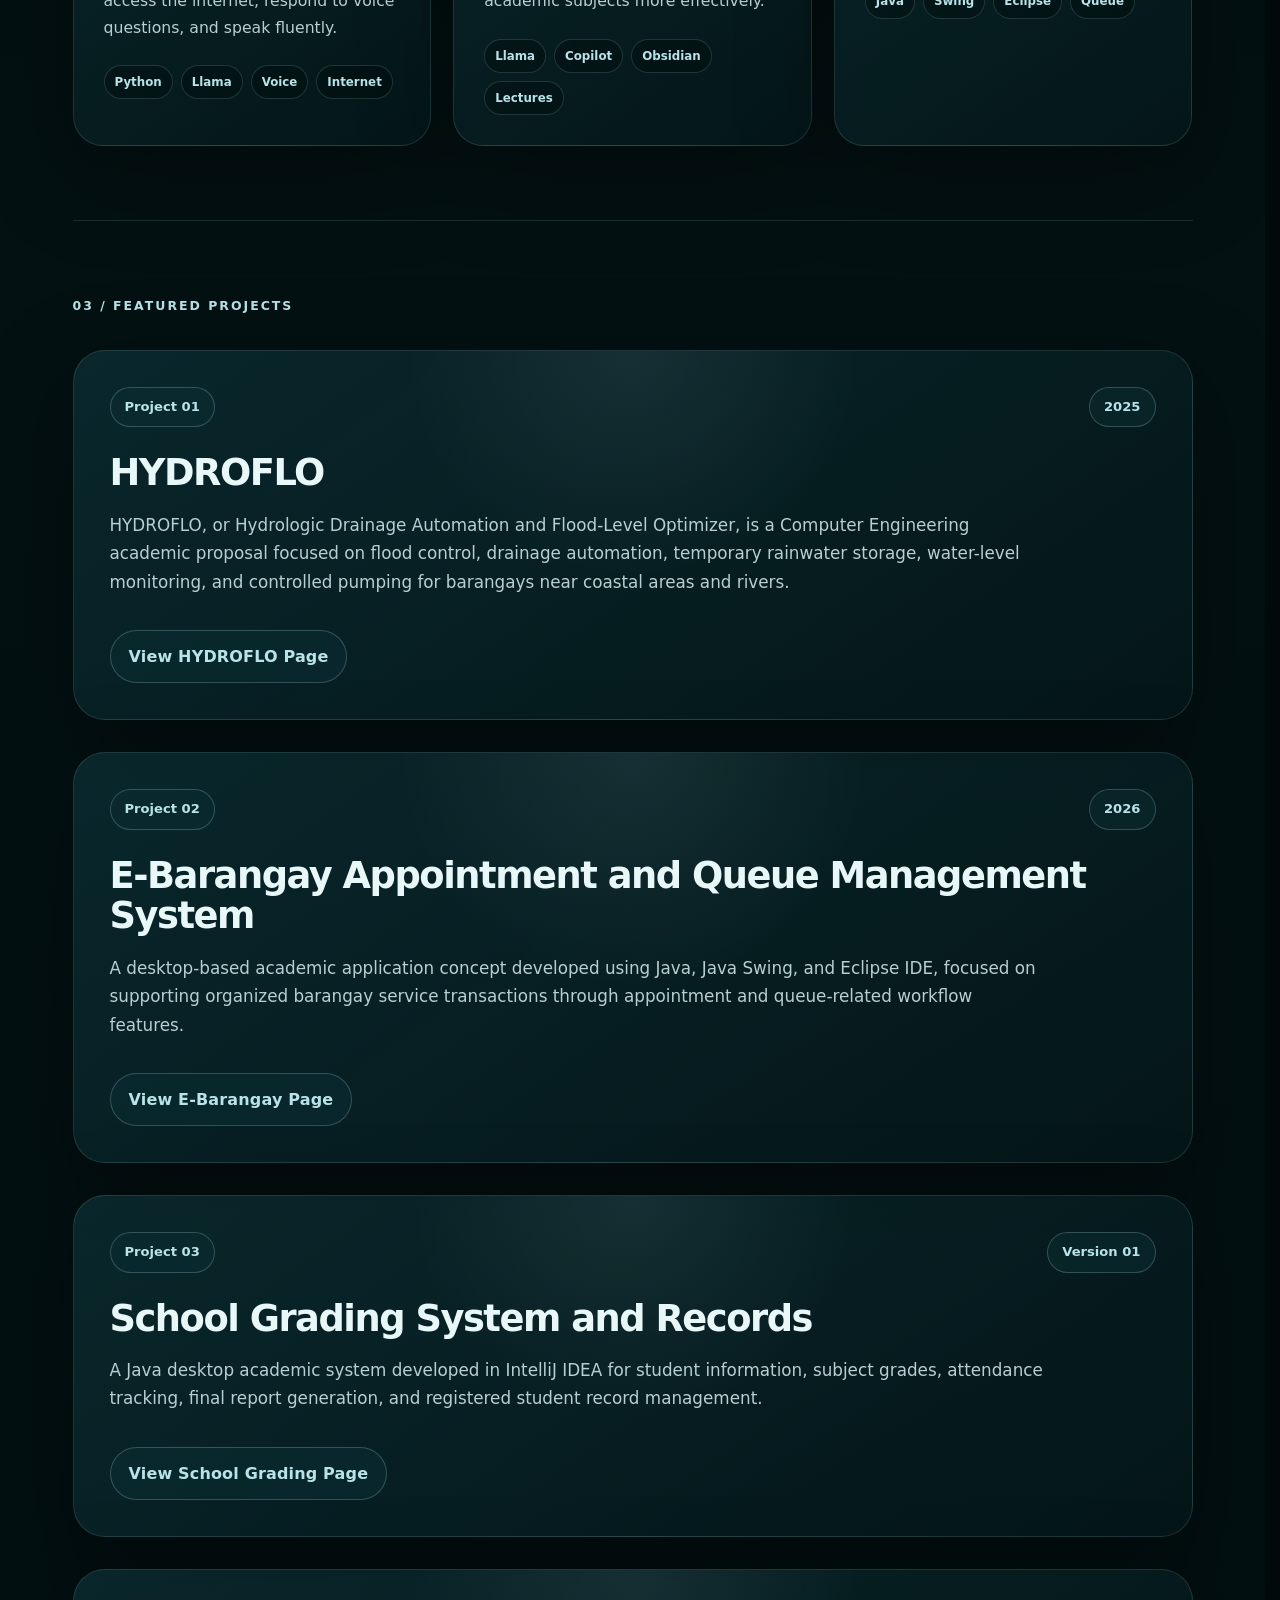
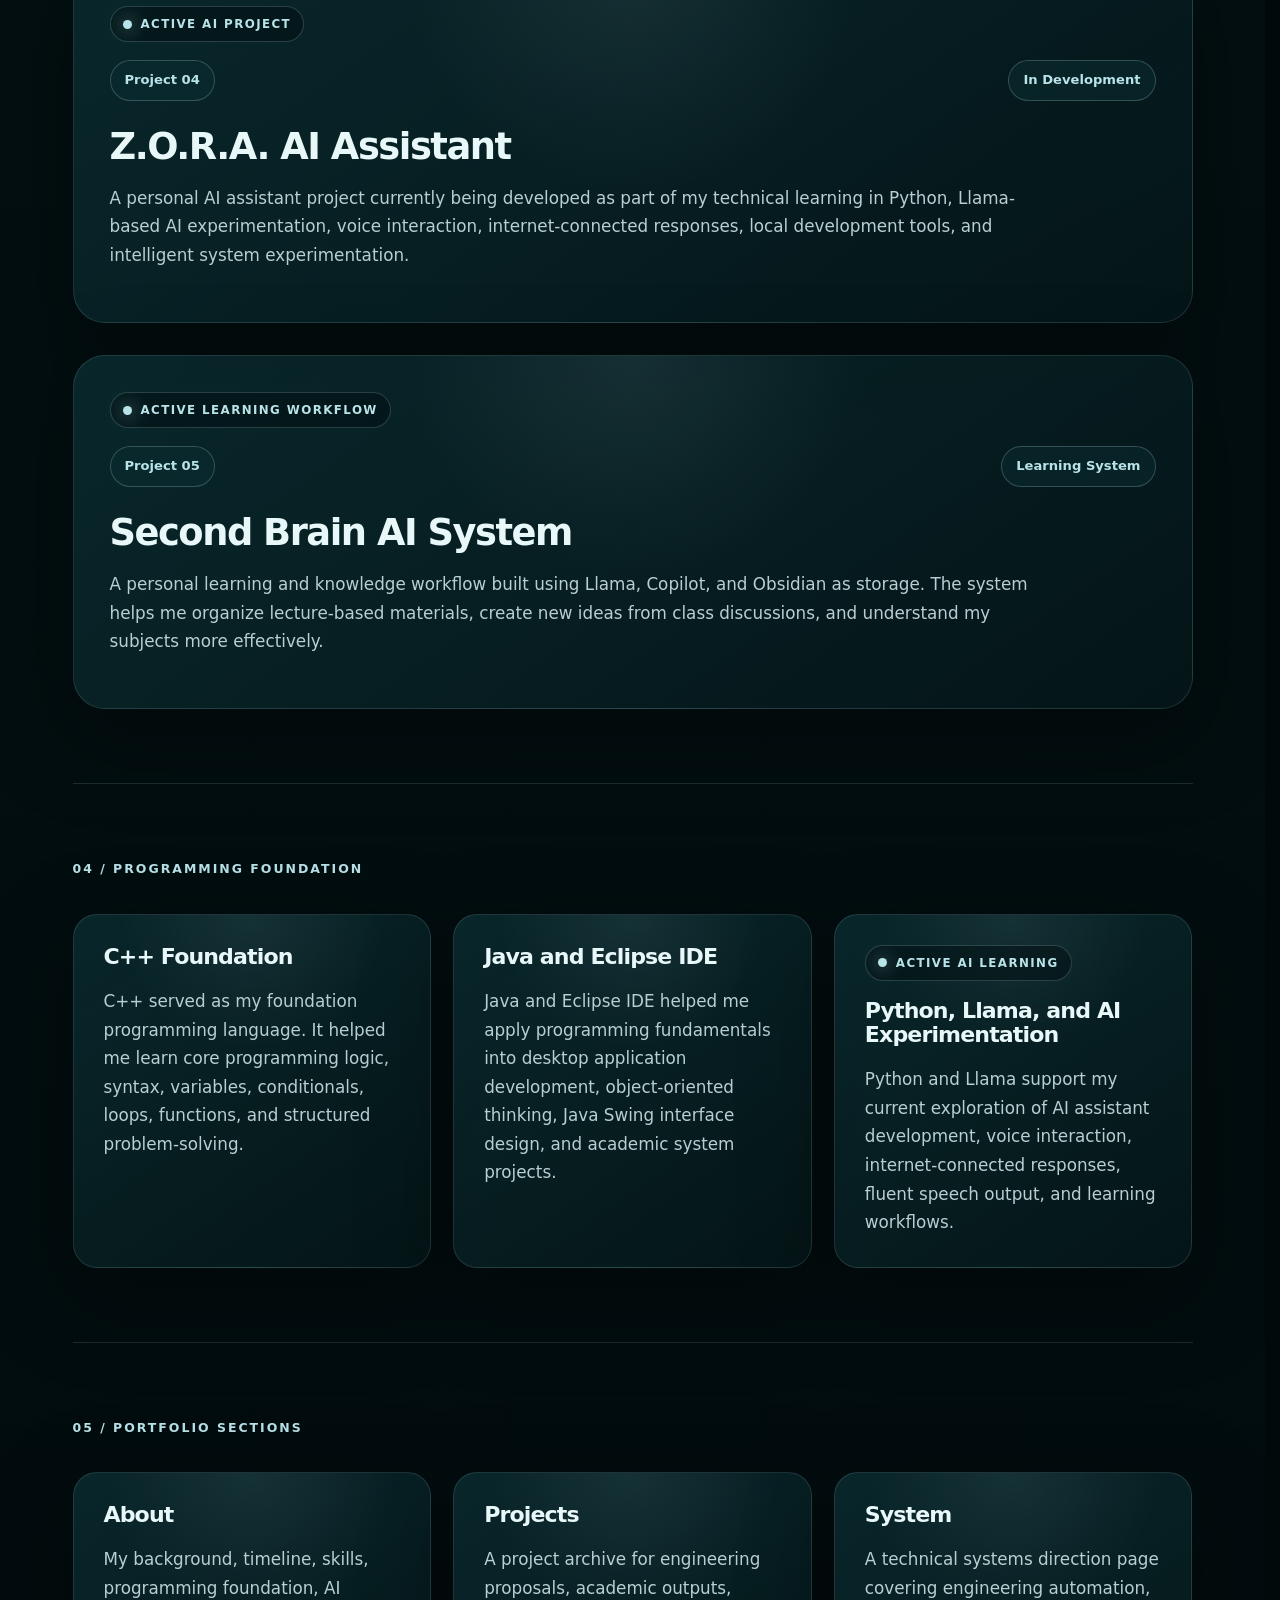
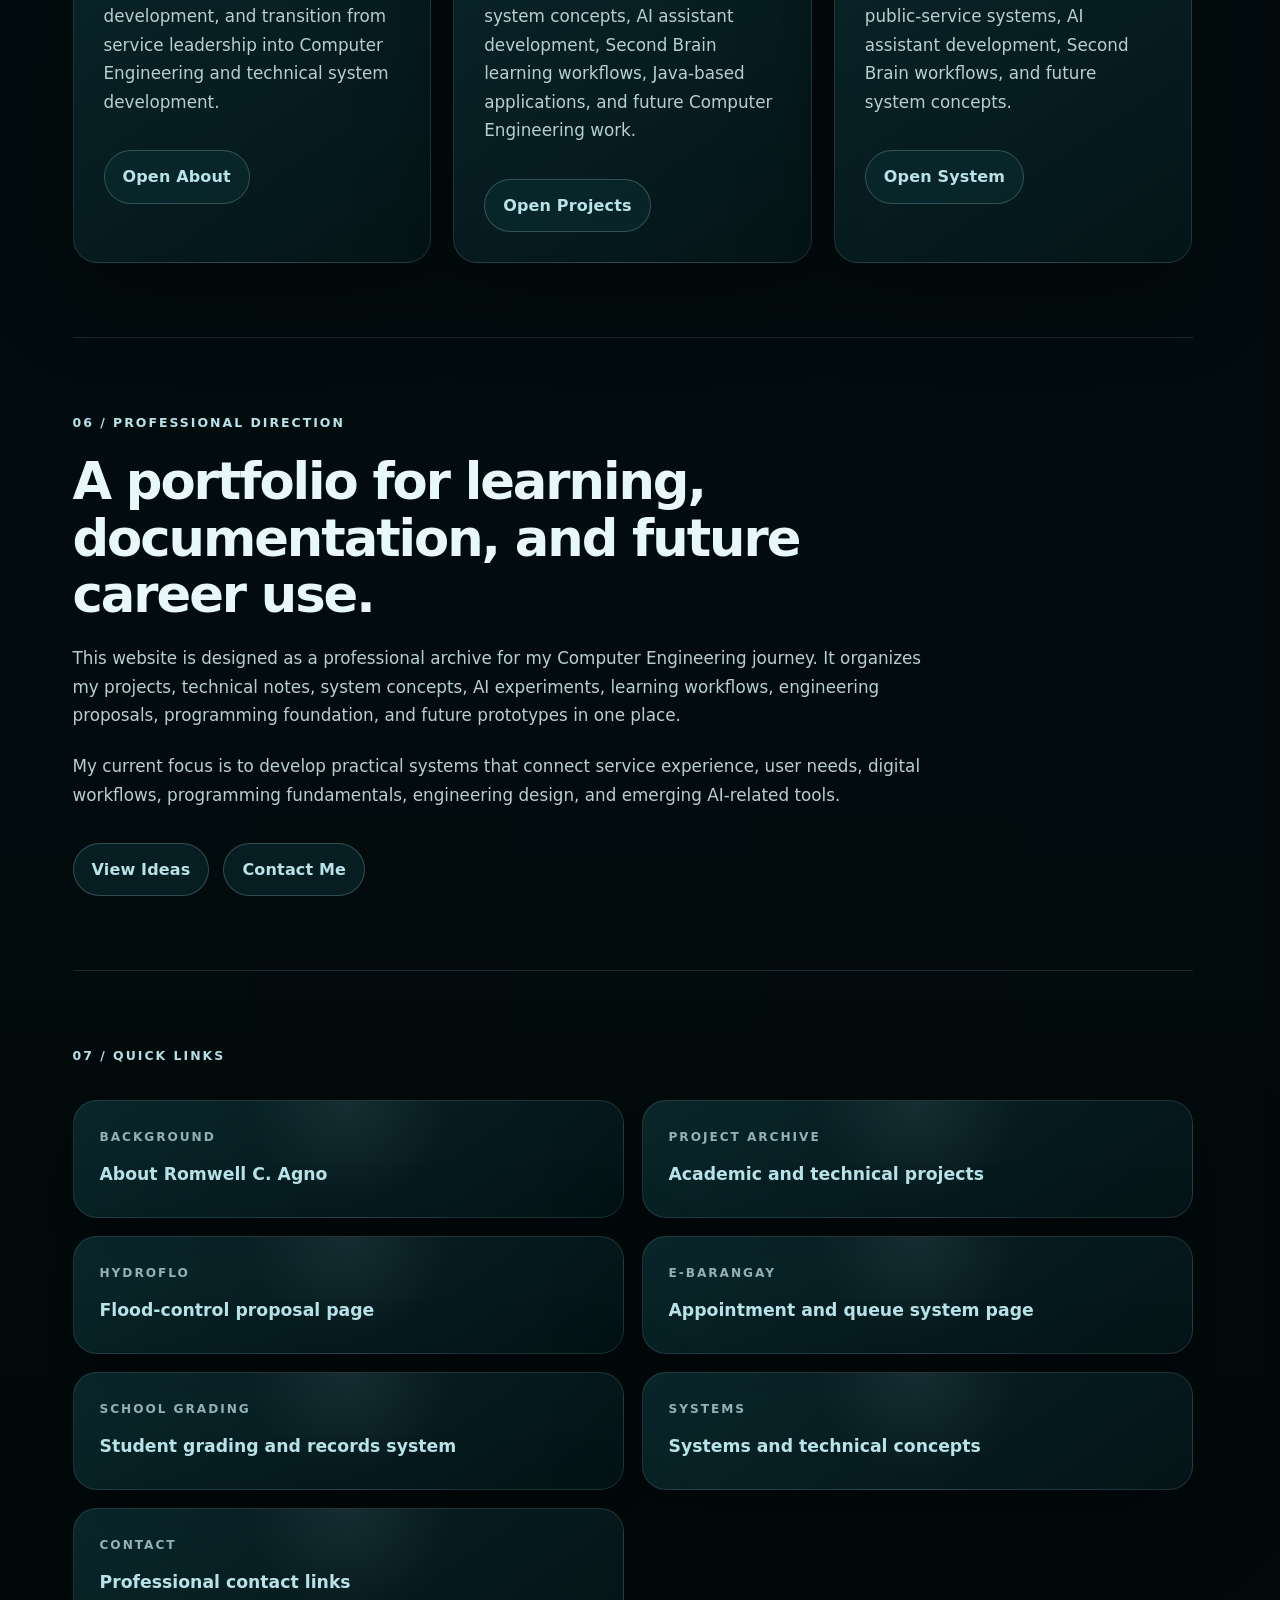
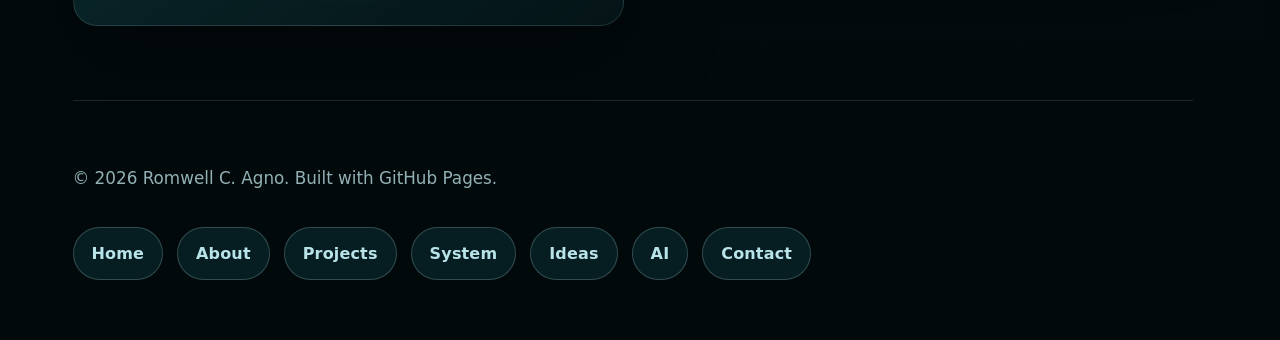
==== commit 1b620fe4: "Add AI progress tab (draft for review)" ====
--- a/index.html
+++ b/index.html
@@ -35,6 +35,7 @@
         <a href="projects.html">Projects</a>
         <a href="system.html">System</a>
         <a href="ideas.html">Ideas</a>
+        <a href="ai.html">AI</a>
         <a href="contact.html">Contact</a>
       </div>
     </nav>
@@ -526,6 +527,7 @@
       <a href="projects.html">Projects</a>
       <a href="system.html">System</a>
       <a href="ideas.html">Ideas</a>
+      <a href="ai.html">AI</a>
       <a href="contact.html">Contact</a>
     </div>
   </footer>
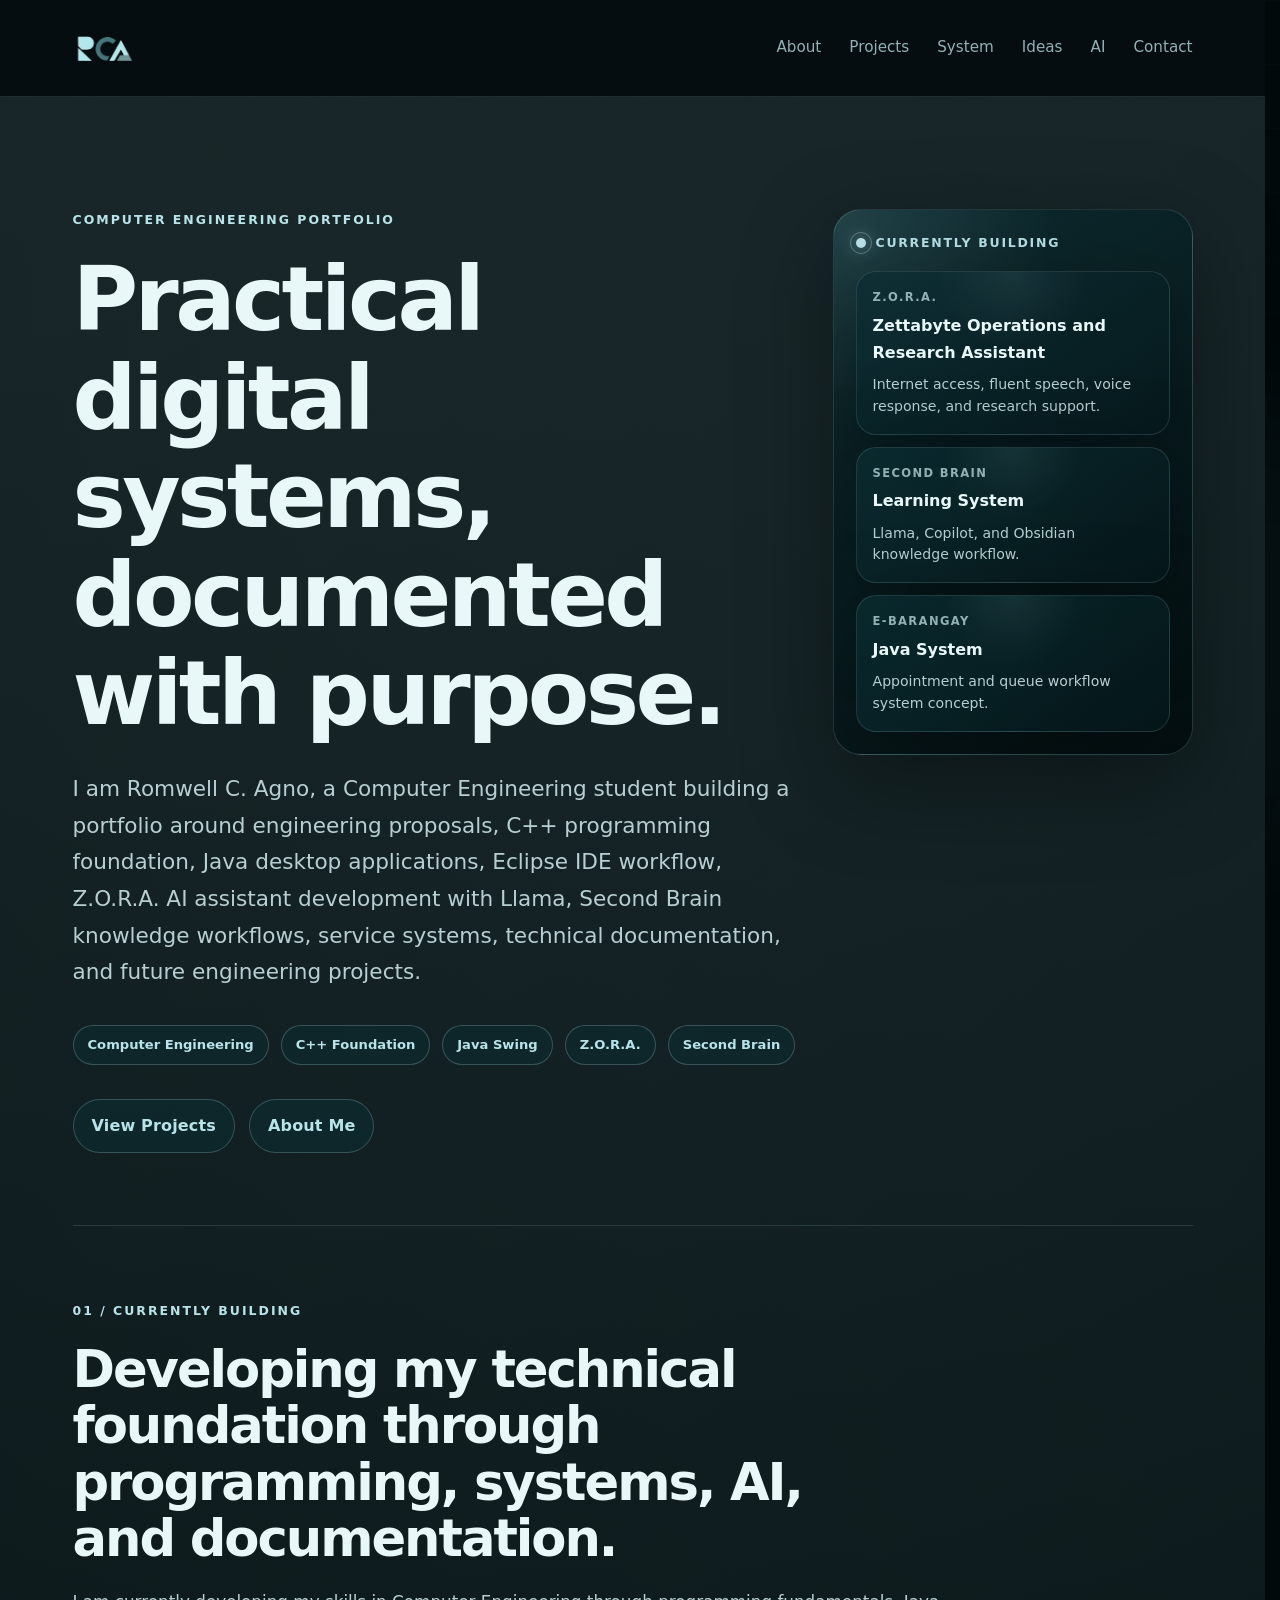
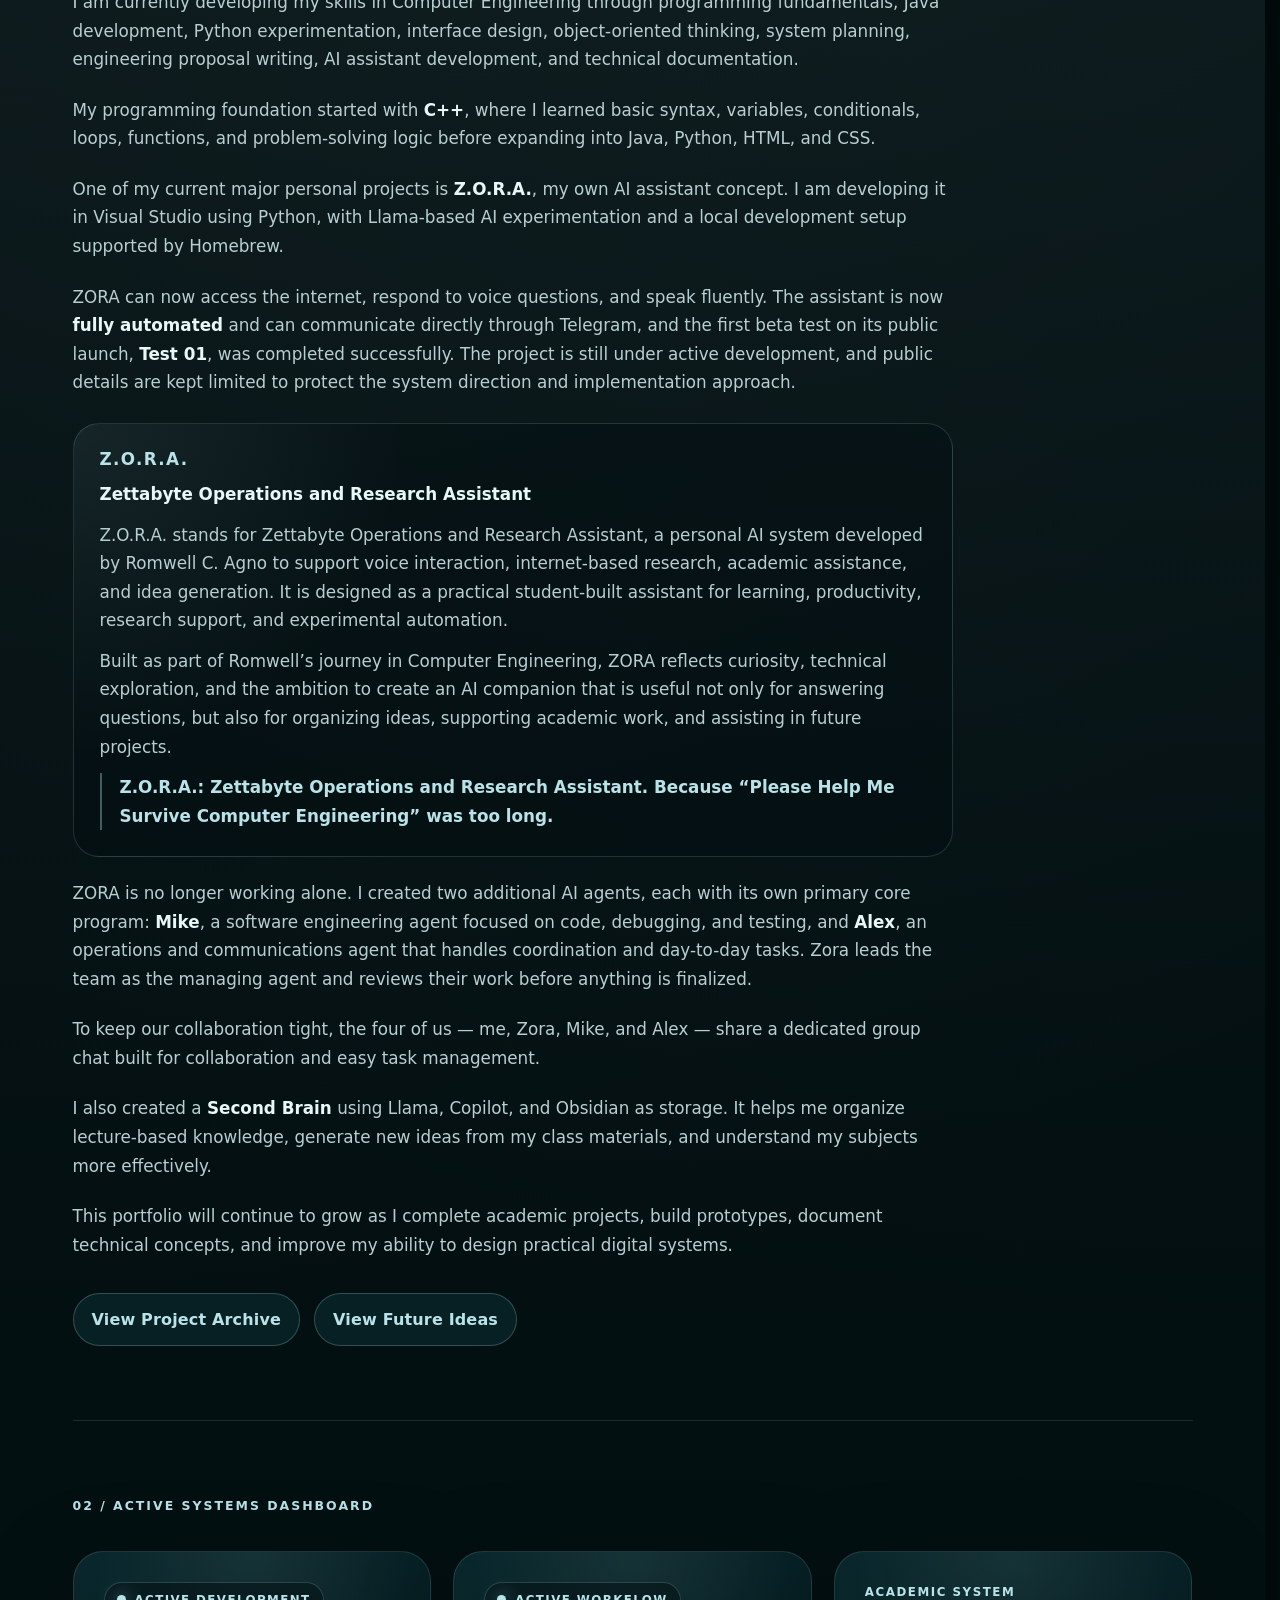
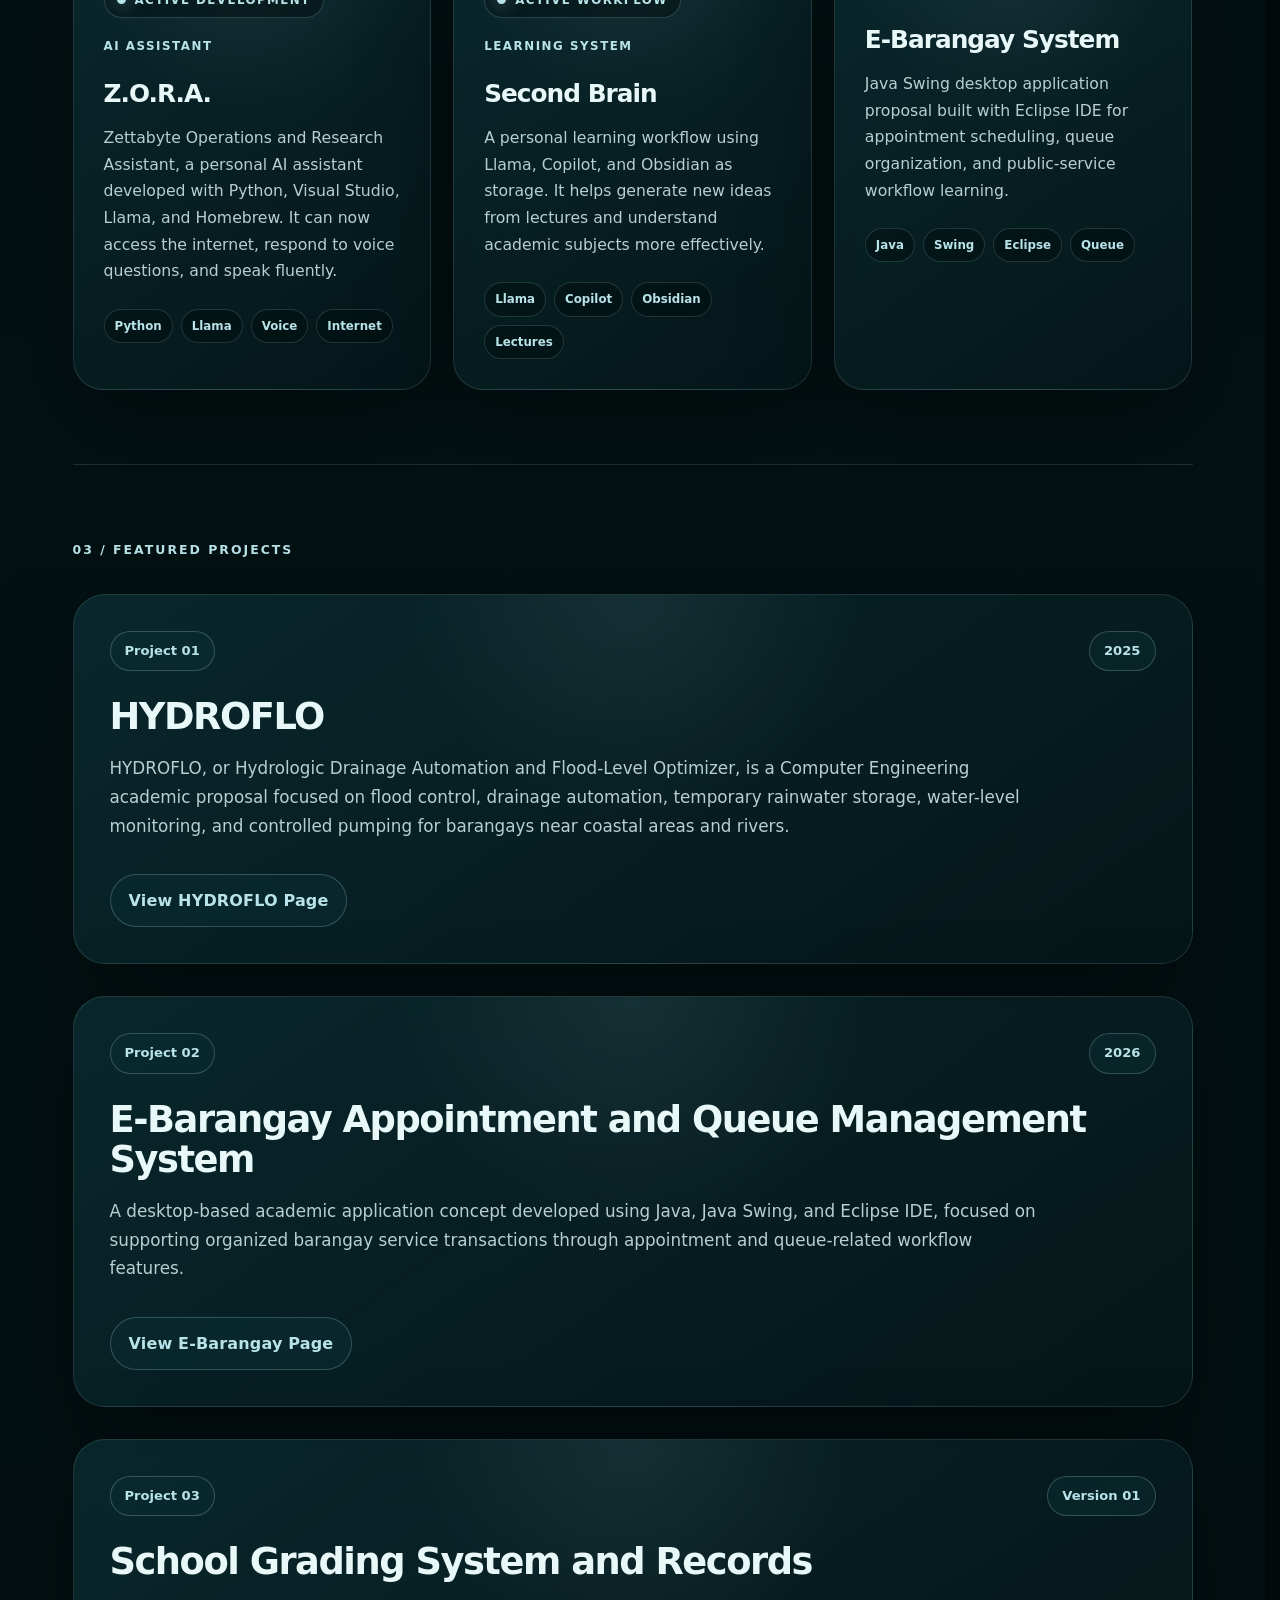
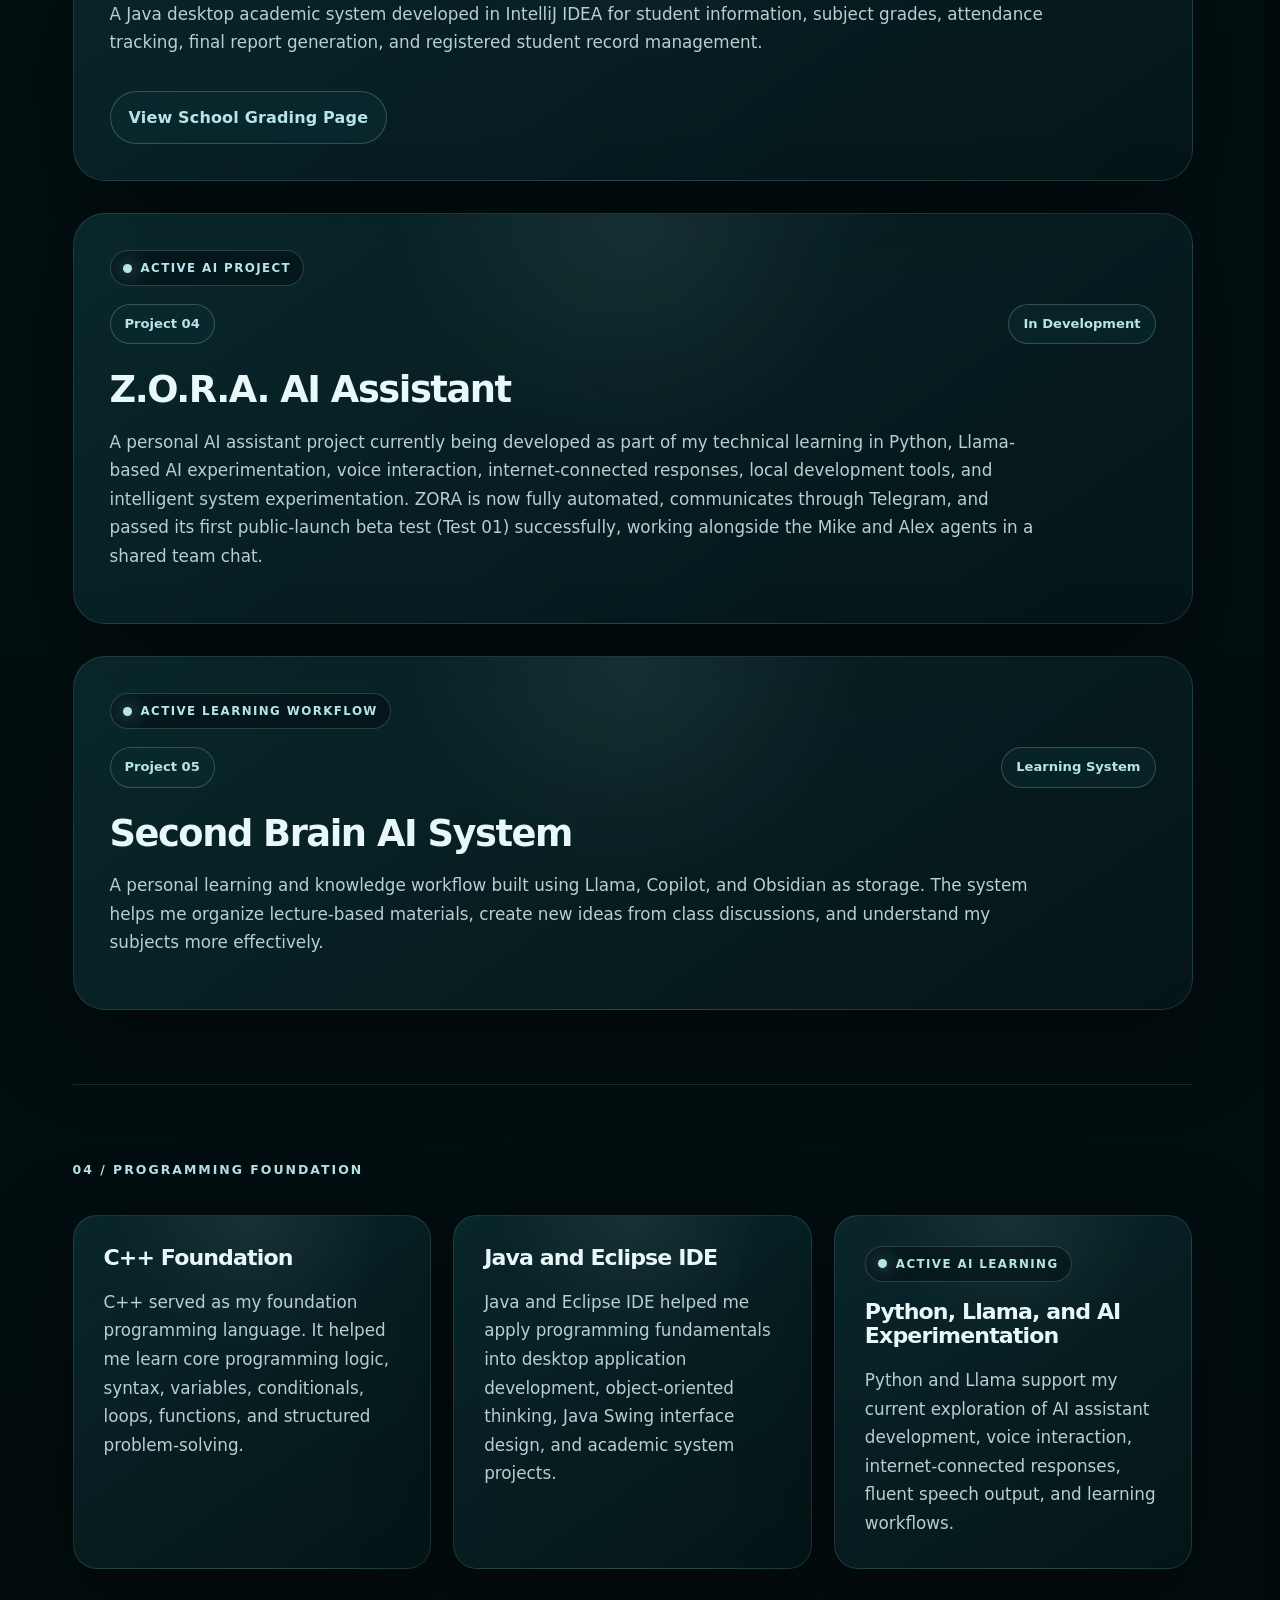
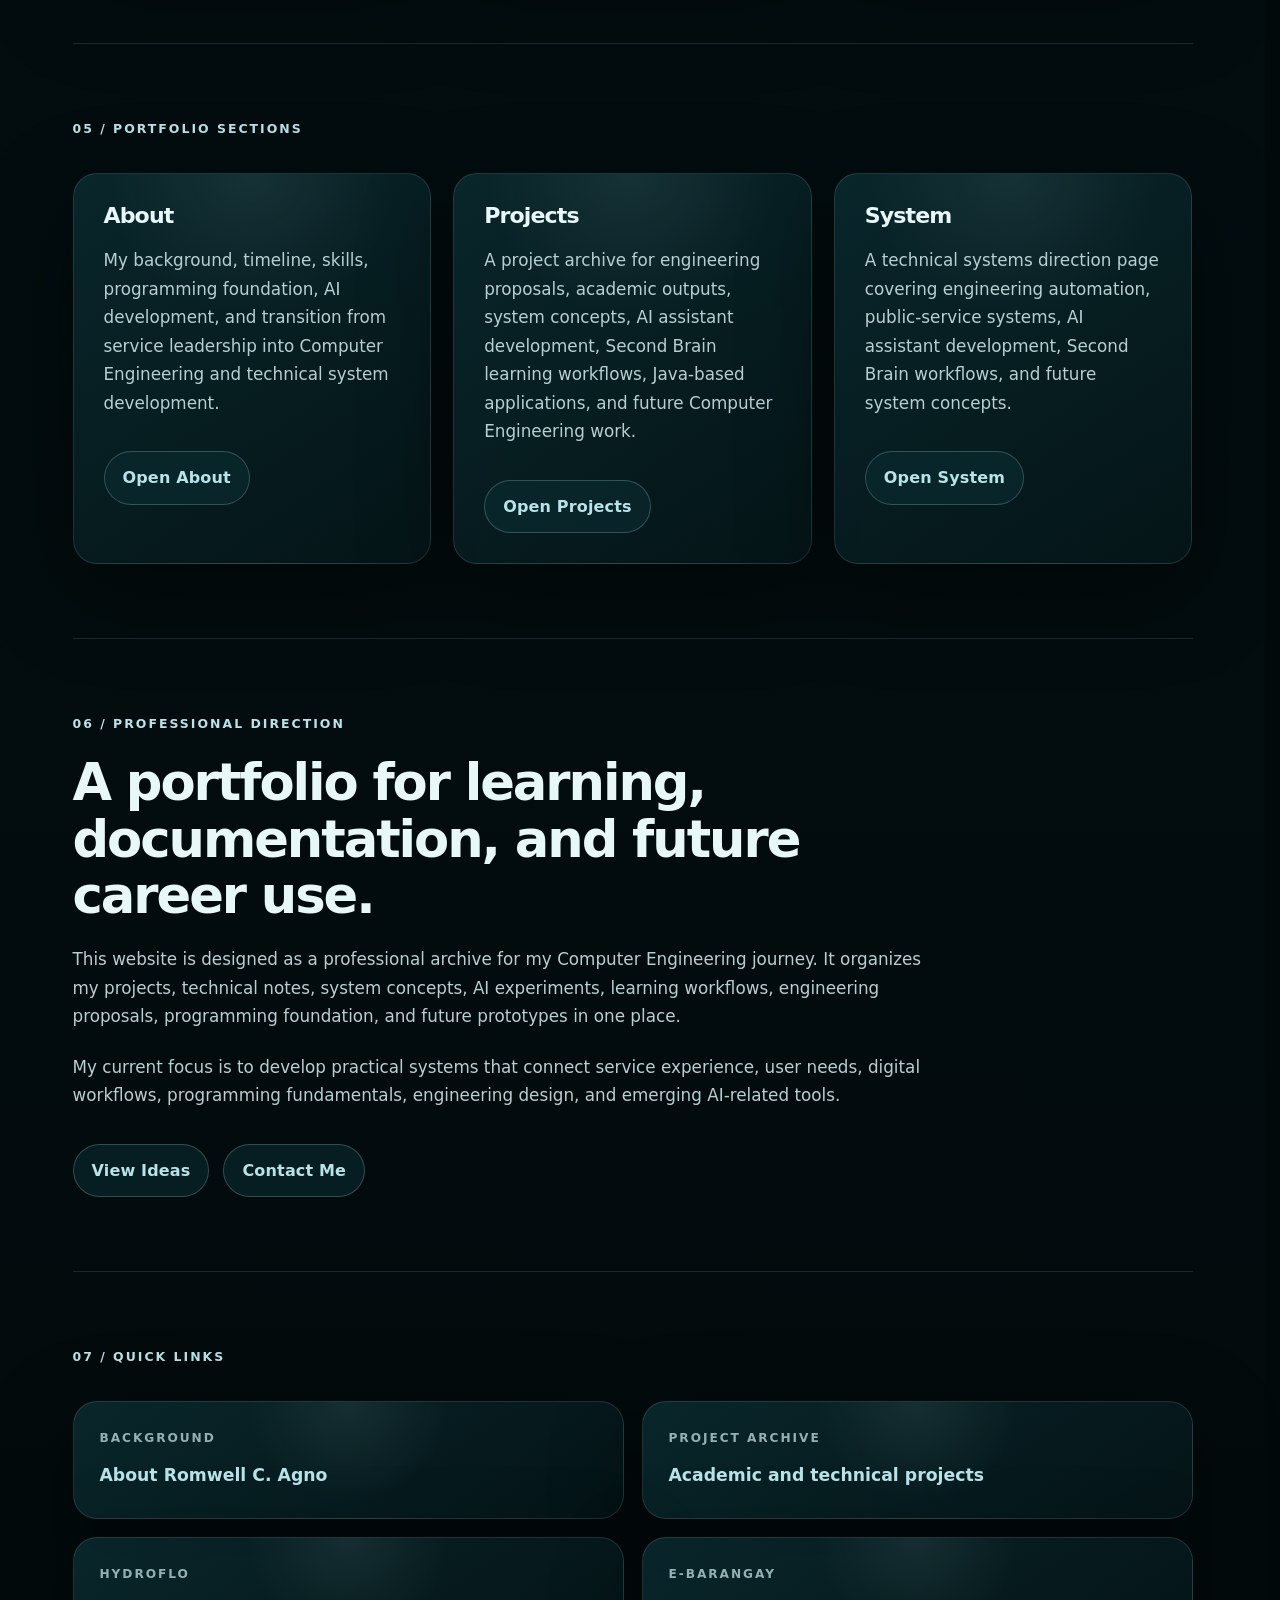
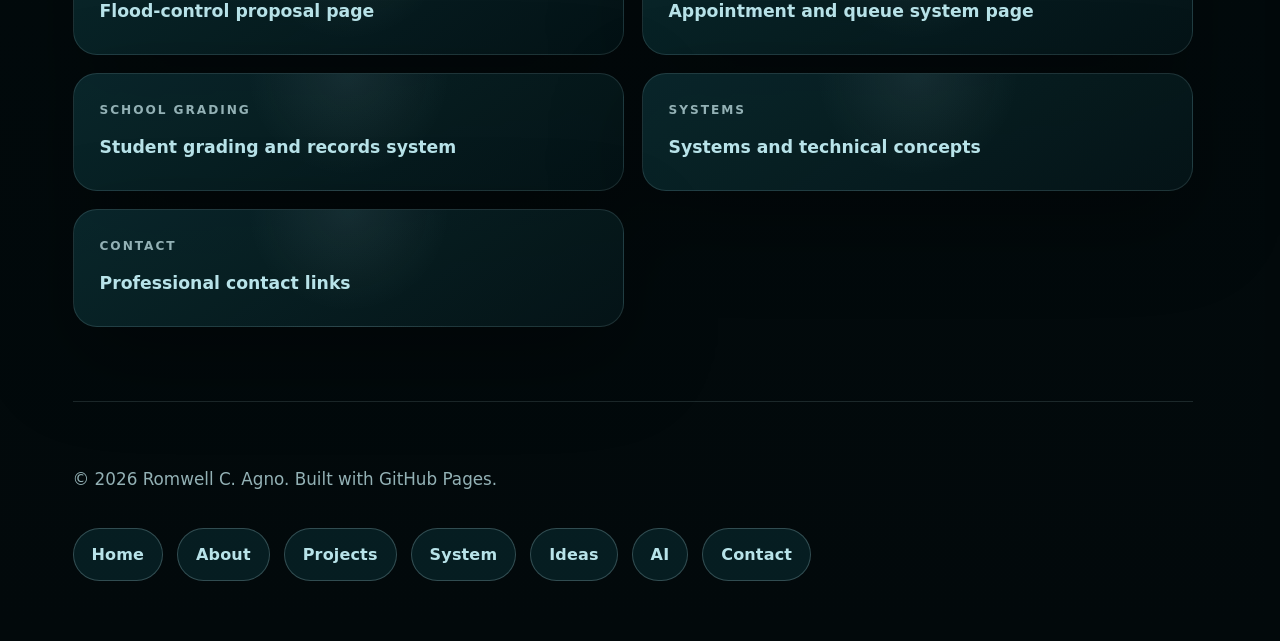
==== commit 20035305: "Update ZORA sections: Test 01 success, Telegram automation, agent team, group chat" ====
--- a/index.html
+++ b/index.html
@@ -130,7 +130,10 @@
 
         <p>
           ZORA can now access the internet, respond to voice questions, and speak
-          fluently. The project is still under active development, and public
+          fluently. The assistant is now <strong>fully automated</strong> and can
+          communicate directly through Telegram, and the first beta test on its
+          public launch, <strong>Test 01</strong>, was completed successfully.
+          The project is still under active development, and public
           details are kept limited to protect the system direction and
           implementation approach.
         </p>
@@ -166,6 +169,21 @@
         </div>
 
         <p>
+          ZORA is no longer working alone. I created two additional AI agents,
+          each with its own primary core program: <strong>Mike</strong>, a
+          software engineering agent focused on code, debugging, and testing,
+          and <strong>Alex</strong>, an operations and communications agent that
+          handles coordination and day-to-day tasks. Zora leads the team as the
+          managing agent and reviews their work before anything is finalized.
+        </p>
+
+        <p>
+          To keep our collaboration tight, the four of us — me, Zora, Mike, and
+          Alex — share a dedicated group chat built for collaboration and easy
+          task management.
+        </p>
+
+        <p>
           I also created a <strong>Second Brain</strong> using Llama, Copilot,
           and Obsidian as storage. It helps me organize lecture-based knowledge,
           generate new ideas from my class materials, and understand my subjects
@@ -340,7 +358,10 @@
             A personal AI assistant project currently being developed as part of
             my technical learning in Python, Llama-based AI experimentation,
             voice interaction, internet-connected responses, local development
-            tools, and intelligent system experimentation.
+            tools, and intelligent system experimentation. ZORA is now fully
+            automated, communicates through Telegram, and passed its first
+            public-launch beta test (Test 01) successfully, working alongside
+            the Mike and Alex agents in a shared team chat.
           </p>
         </article>
 
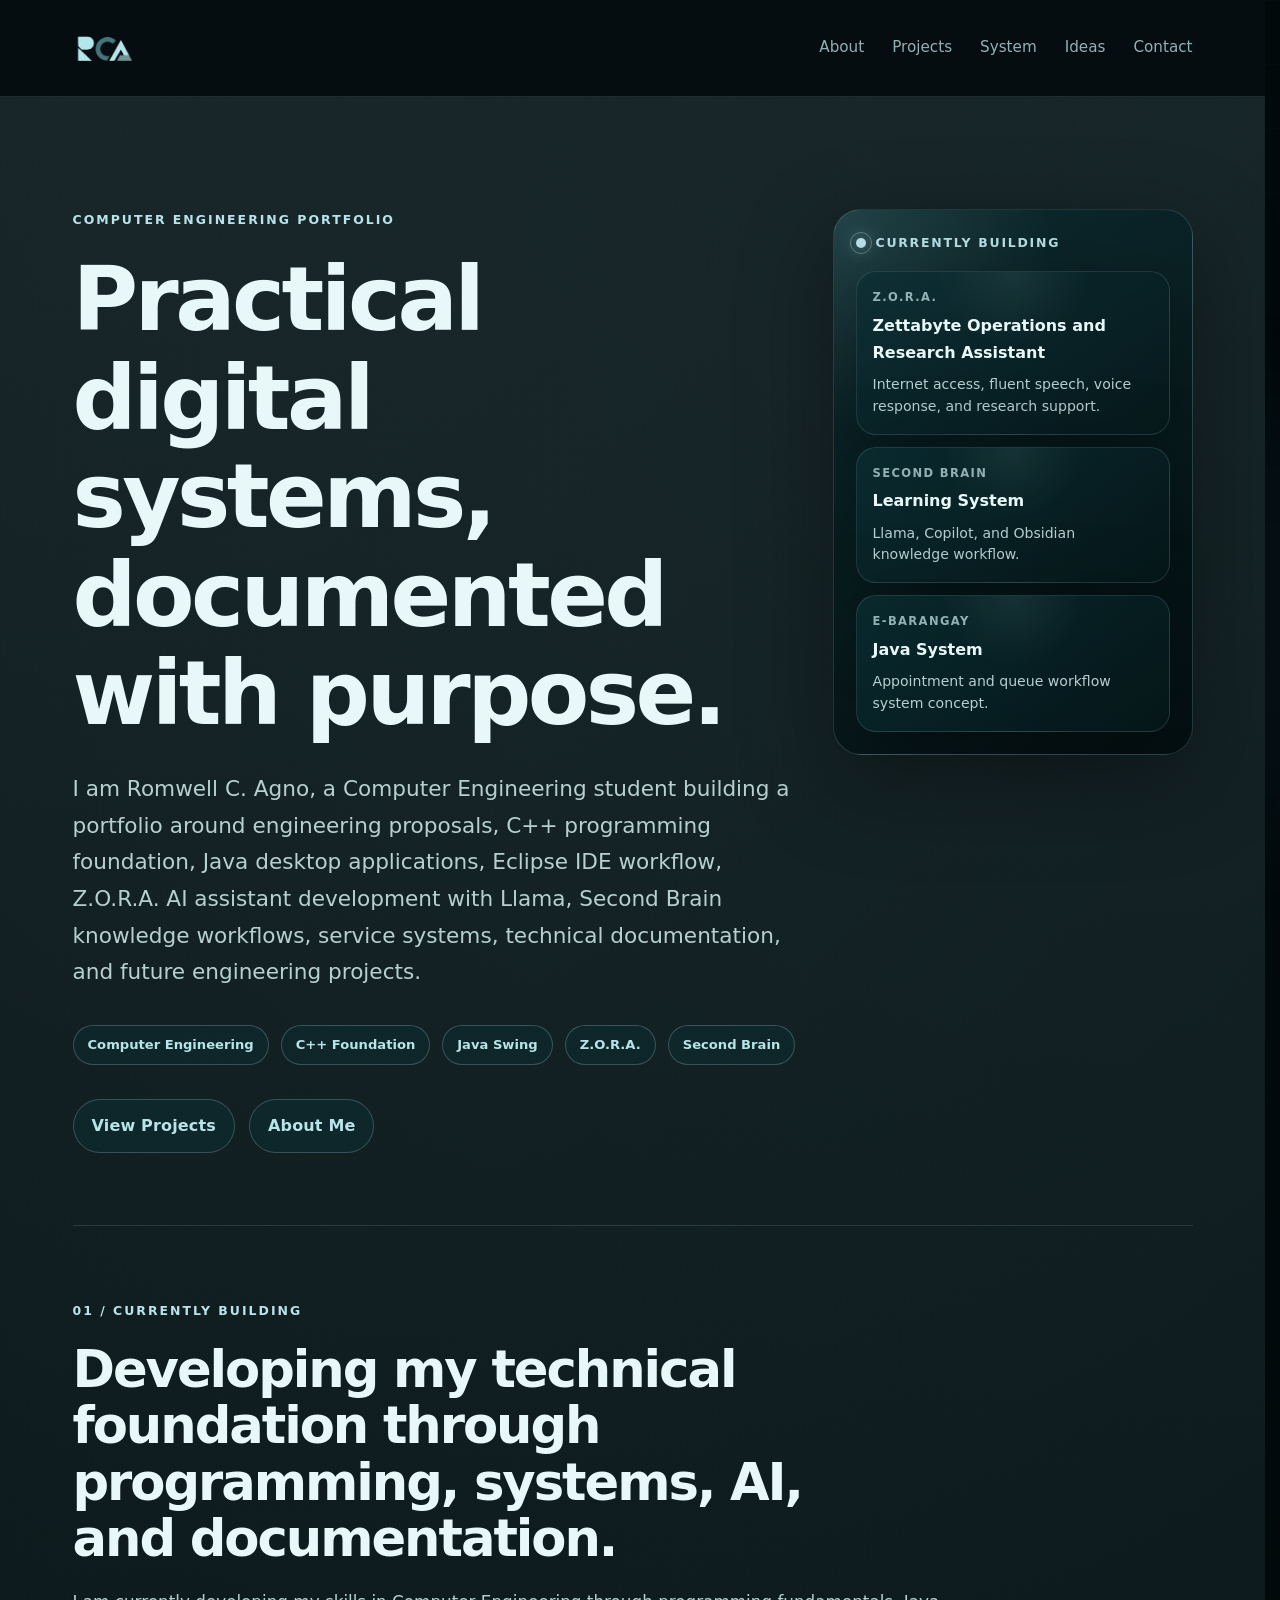
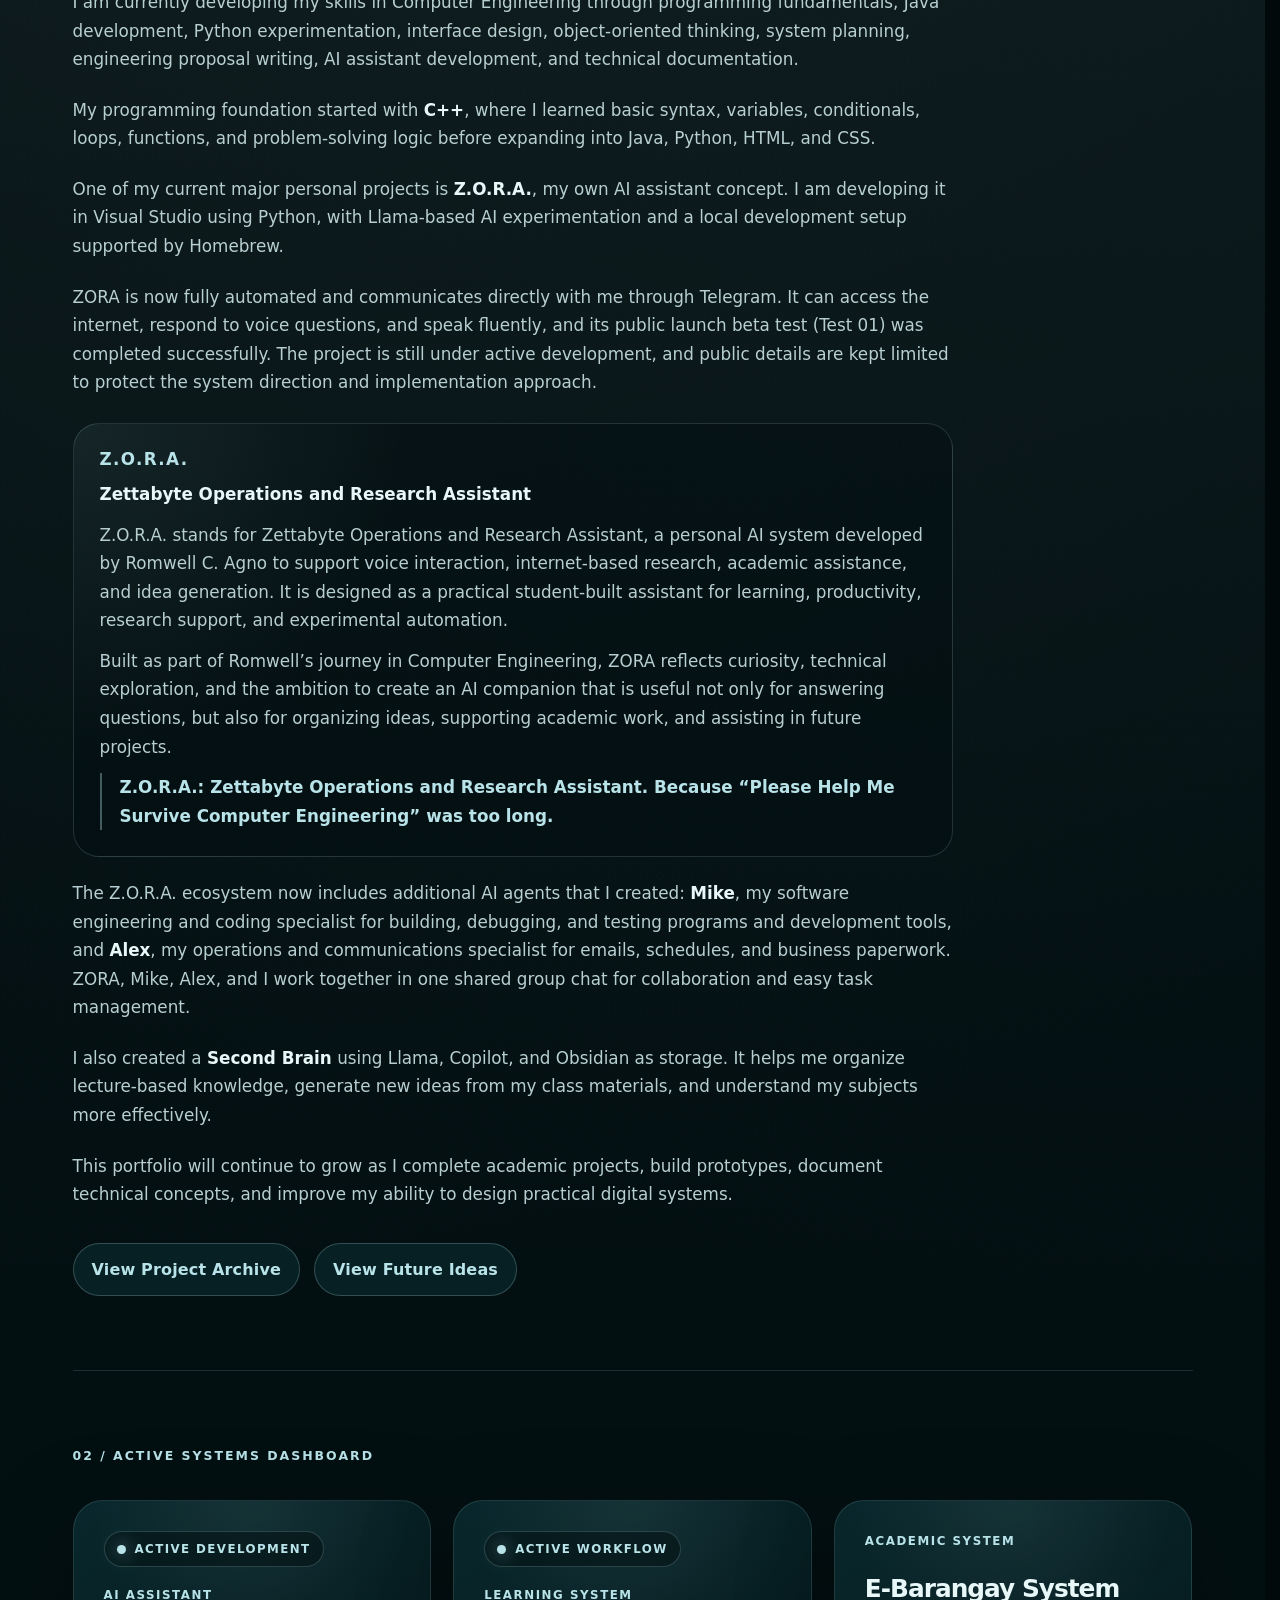
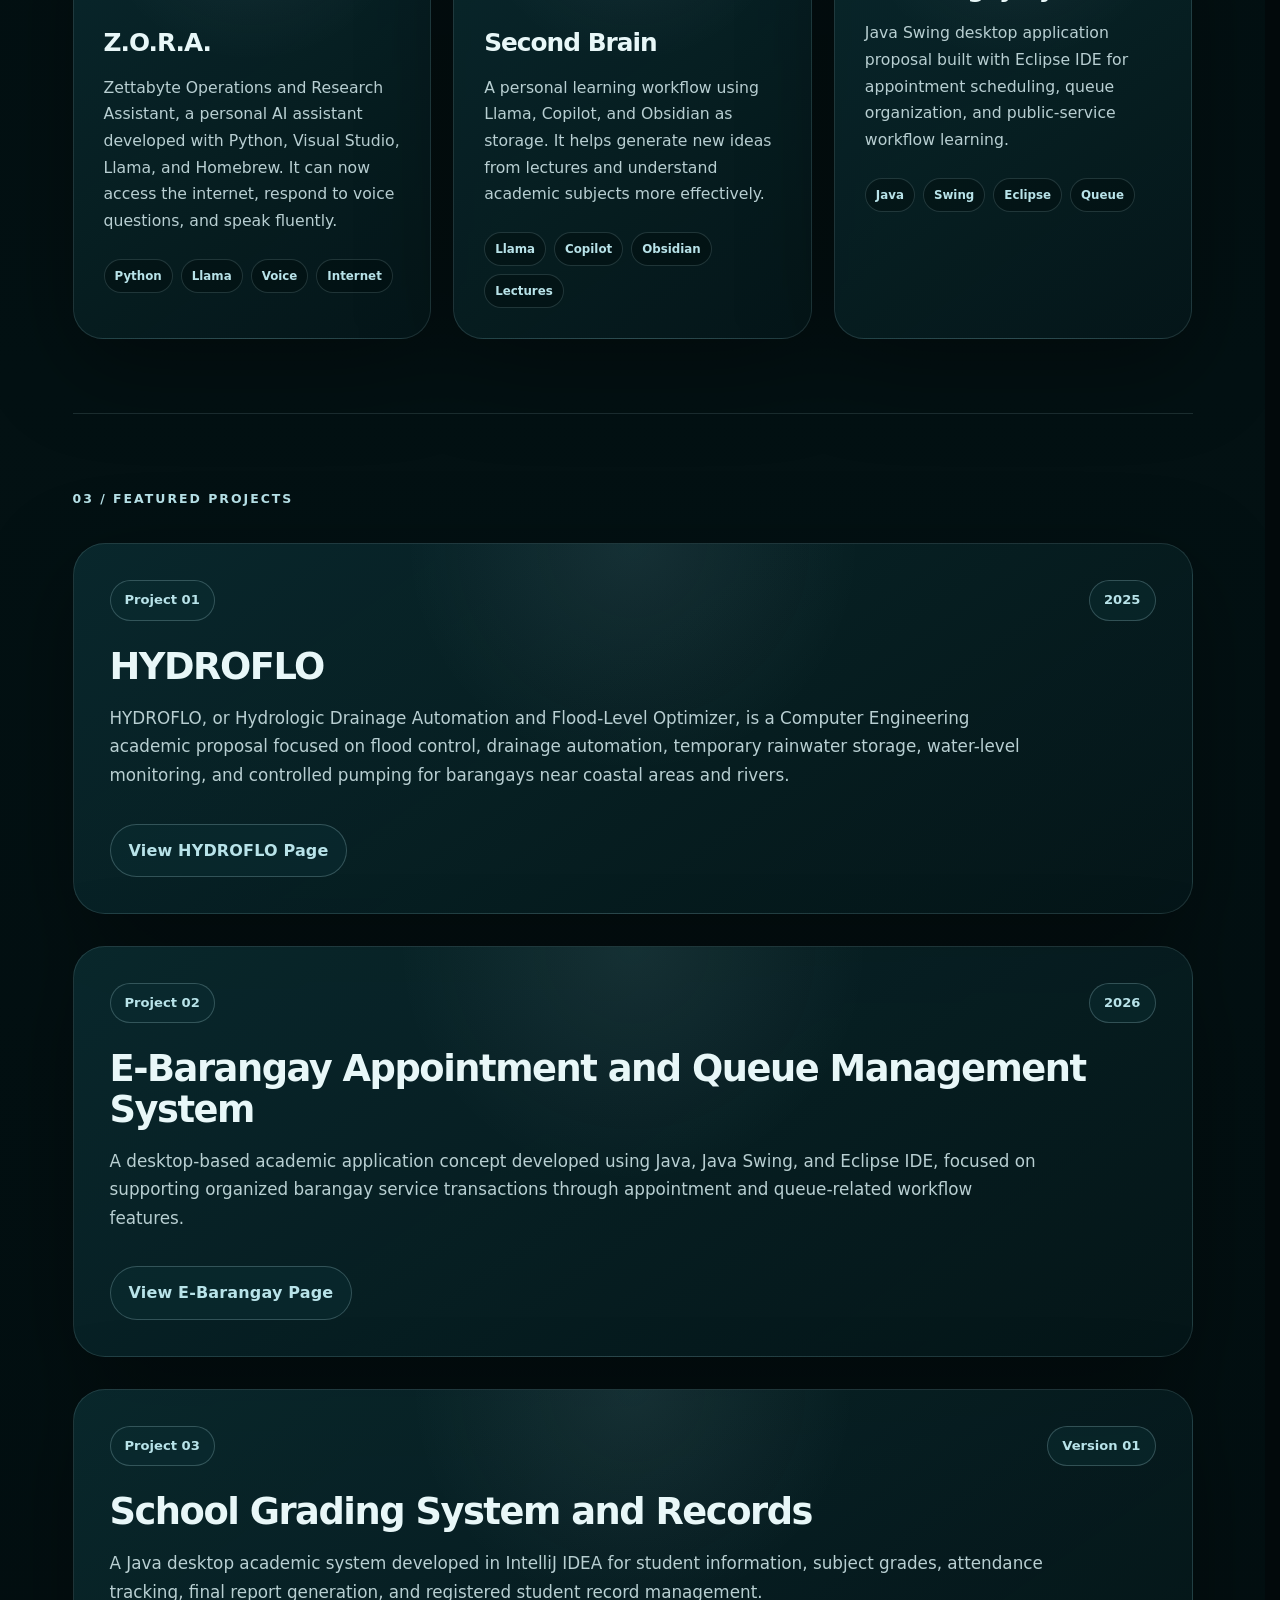
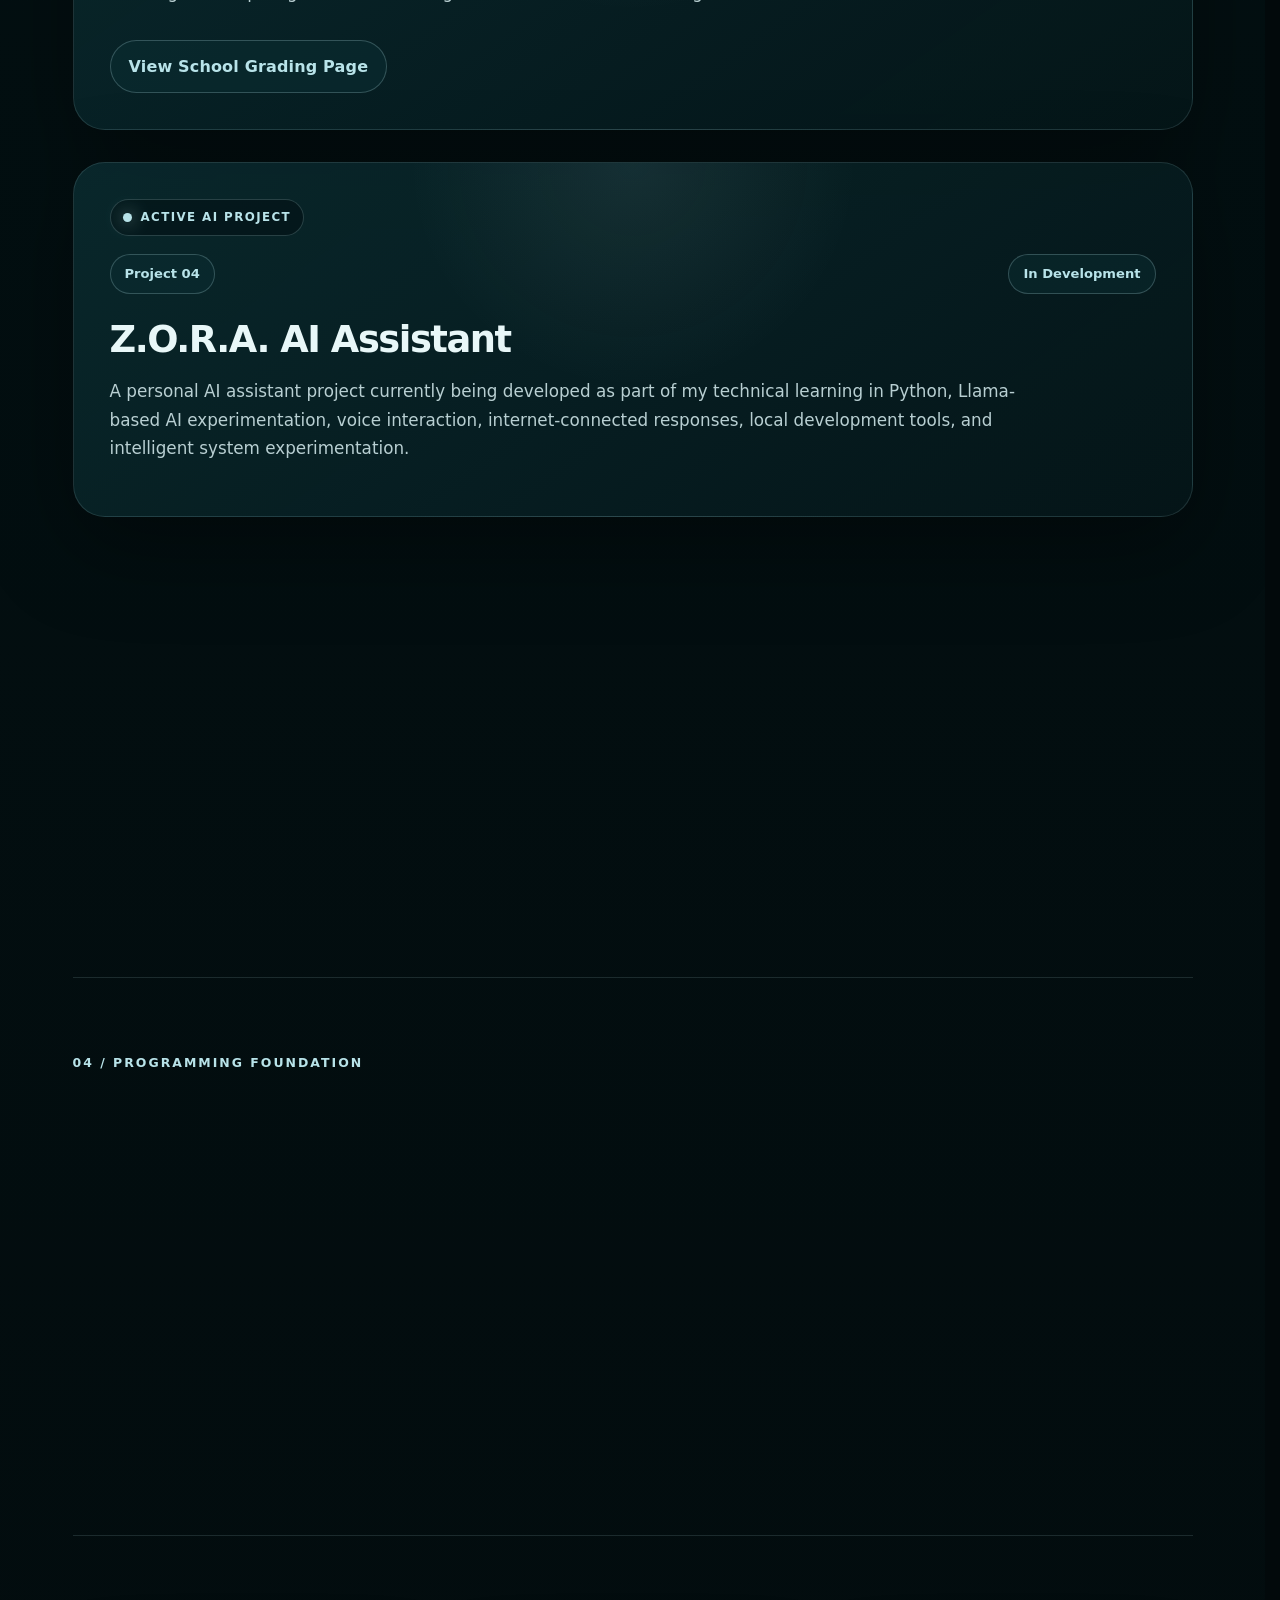
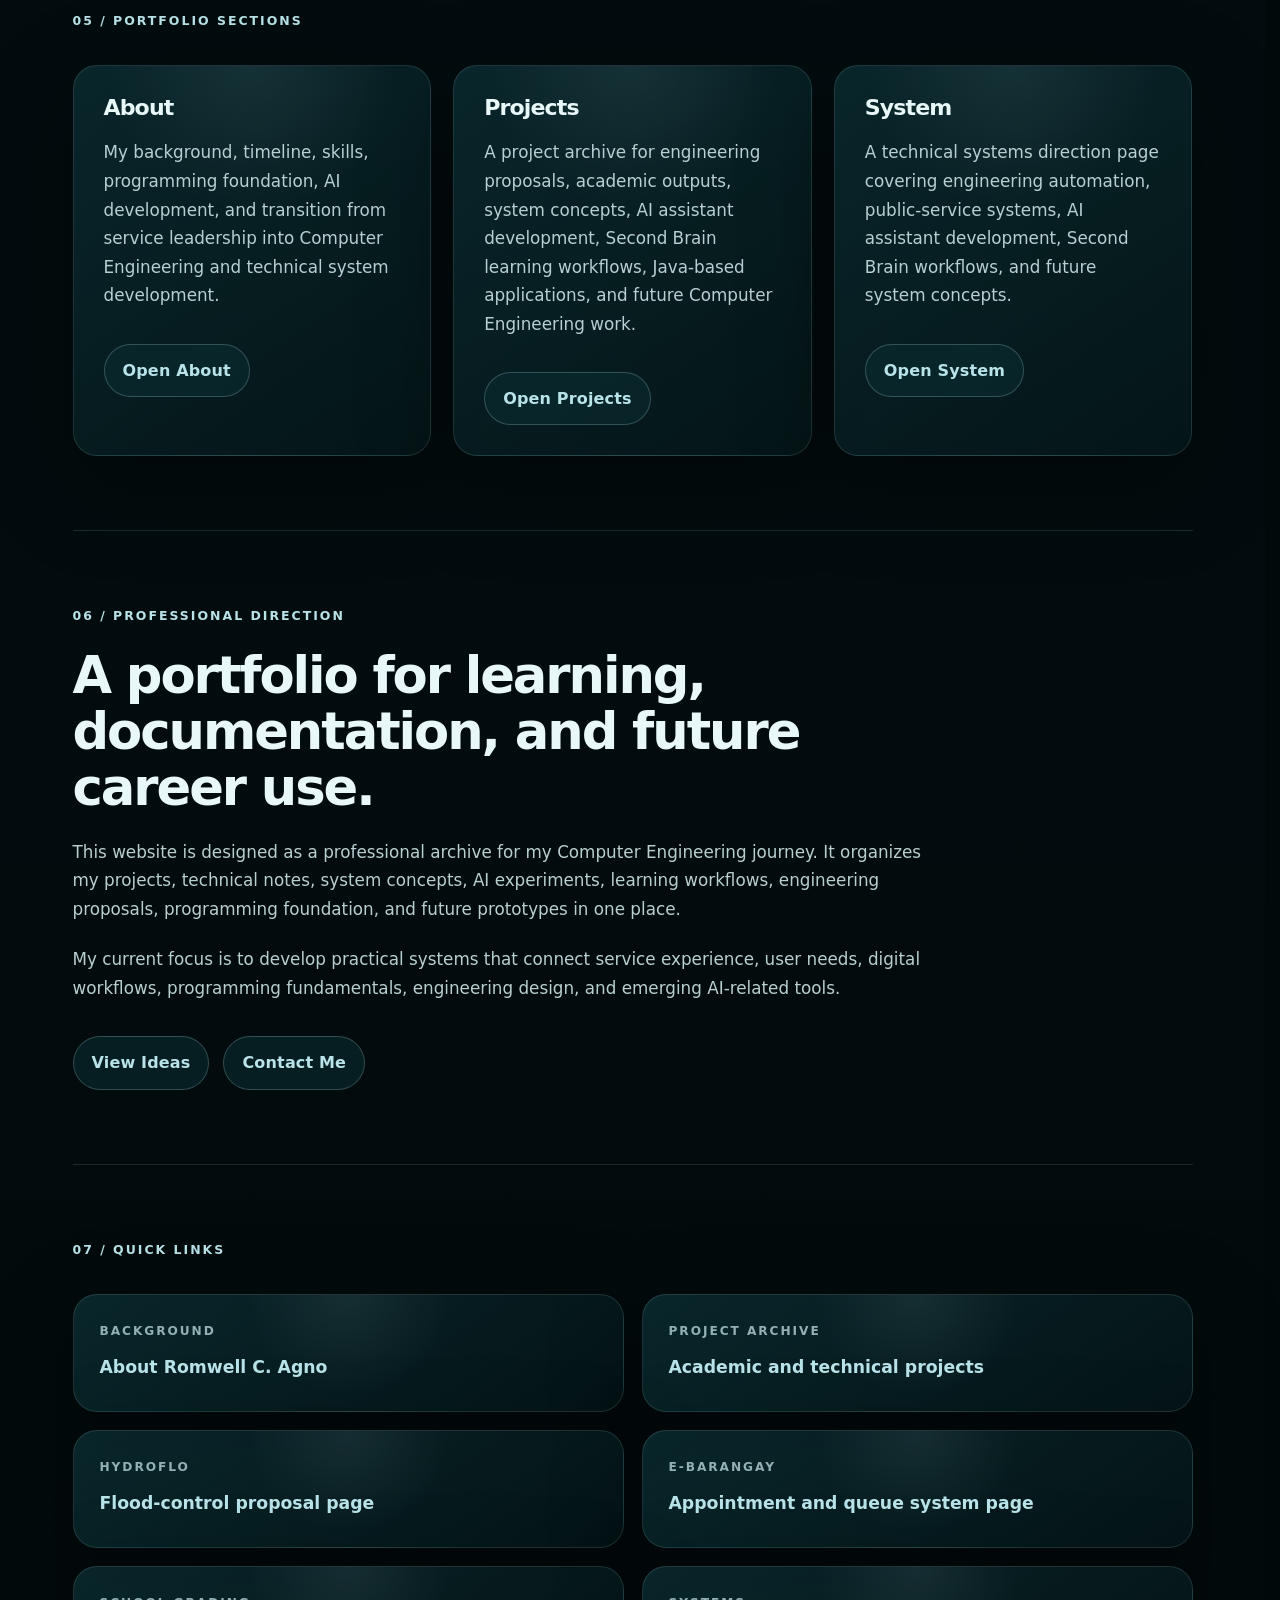
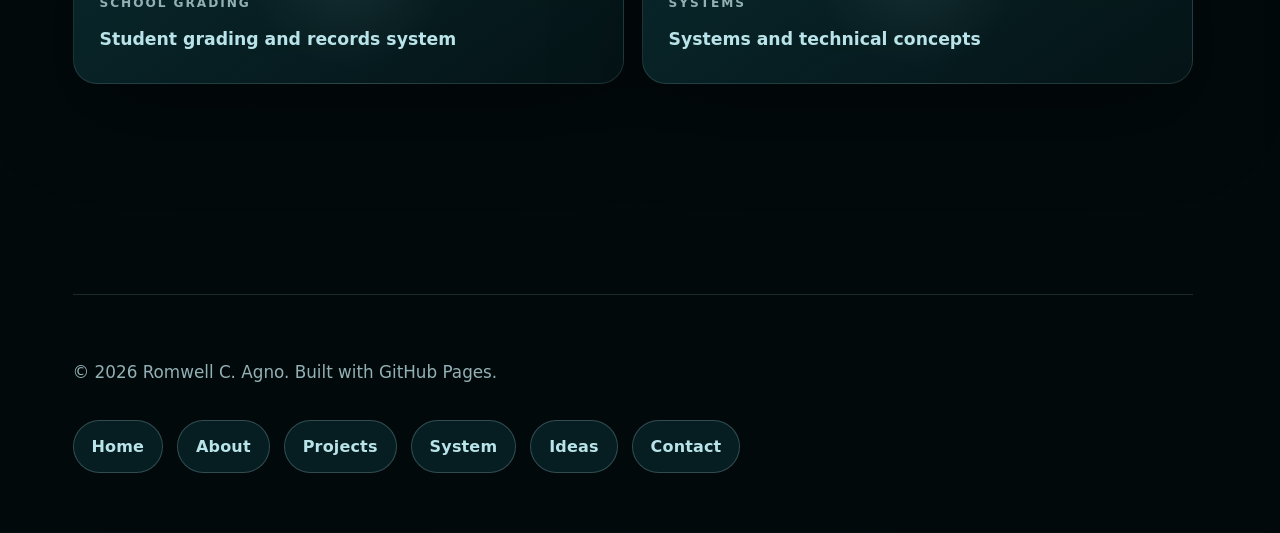
==== commit 01ca395d: "Update ZORA sections: beta success, Telegram automation, AI team - Mark public launch beta Test 01 a" ====
--- a/index.html
+++ b/index.html
@@ -35,7 +35,6 @@
         <a href="projects.html">Projects</a>
         <a href="system.html">System</a>
         <a href="ideas.html">Ideas</a>
-        <a href="ai.html">AI</a>
         <a href="contact.html">Contact</a>
       </div>
     </nav>
@@ -129,12 +128,11 @@
         </p>
 
         <p>
-          ZORA can now access the internet, respond to voice questions, and speak
-          fluently. The assistant is now <strong>fully automated</strong> and can
-          communicate directly through Telegram, and the first beta test on its
-          public launch, <strong>Test 01</strong>, was completed successfully.
-          The project is still under active development, and public
-          details are kept limited to protect the system direction and
+          ZORA is now fully automated and communicates directly with me through
+          Telegram. It can access the internet, respond to voice questions, and
+          speak fluently, and its public launch beta test (Test 01) was completed
+          successfully. The project is still under active development, and
+          public details are kept limited to protect the system direction and
           implementation approach.
         </p>
 
@@ -169,18 +167,13 @@
         </div>
 
         <p>
-          ZORA is no longer working alone. I created two additional AI agents,
-          each with its own primary core program: <strong>Mike</strong>, a
-          software engineering agent focused on code, debugging, and testing,
-          and <strong>Alex</strong>, an operations and communications agent that
-          handles coordination and day-to-day tasks. Zora leads the team as the
-          managing agent and reviews their work before anything is finalized.
-        </p>
-
-        <p>
-          To keep our collaboration tight, the four of us — me, Zora, Mike, and
-          Alex — share a dedicated group chat built for collaboration and easy
-          task management.
+          The Z.O.R.A. ecosystem now includes additional AI agents that I
+          created: <strong>Mike</strong>, my software engineering and coding
+          specialist for building, debugging, and testing programs and
+          development tools, and <strong>Alex</strong>, my operations and
+          communications specialist for emails, schedules, and business
+          paperwork. ZORA, Mike, Alex, and I work together in one shared group
+          chat for collaboration and easy task management.
         </p>
 
         <p>
@@ -358,10 +351,7 @@
             A personal AI assistant project currently being developed as part of
             my technical learning in Python, Llama-based AI experimentation,
             voice interaction, internet-connected responses, local development
-            tools, and intelligent system experimentation. ZORA is now fully
-            automated, communicates through Telegram, and passed its first
-            public-launch beta test (Test 01) successfully, working alongside
-            the Mike and Alex agents in a shared team chat.
+            tools, and intelligent system experimentation.
           </p>
         </article>
 
@@ -548,7 +538,6 @@
       <a href="projects.html">Projects</a>
       <a href="system.html">System</a>
       <a href="ideas.html">Ideas</a>
-      <a href="ai.html">AI</a>
       <a href="contact.html">Contact</a>
     </div>
   </footer>
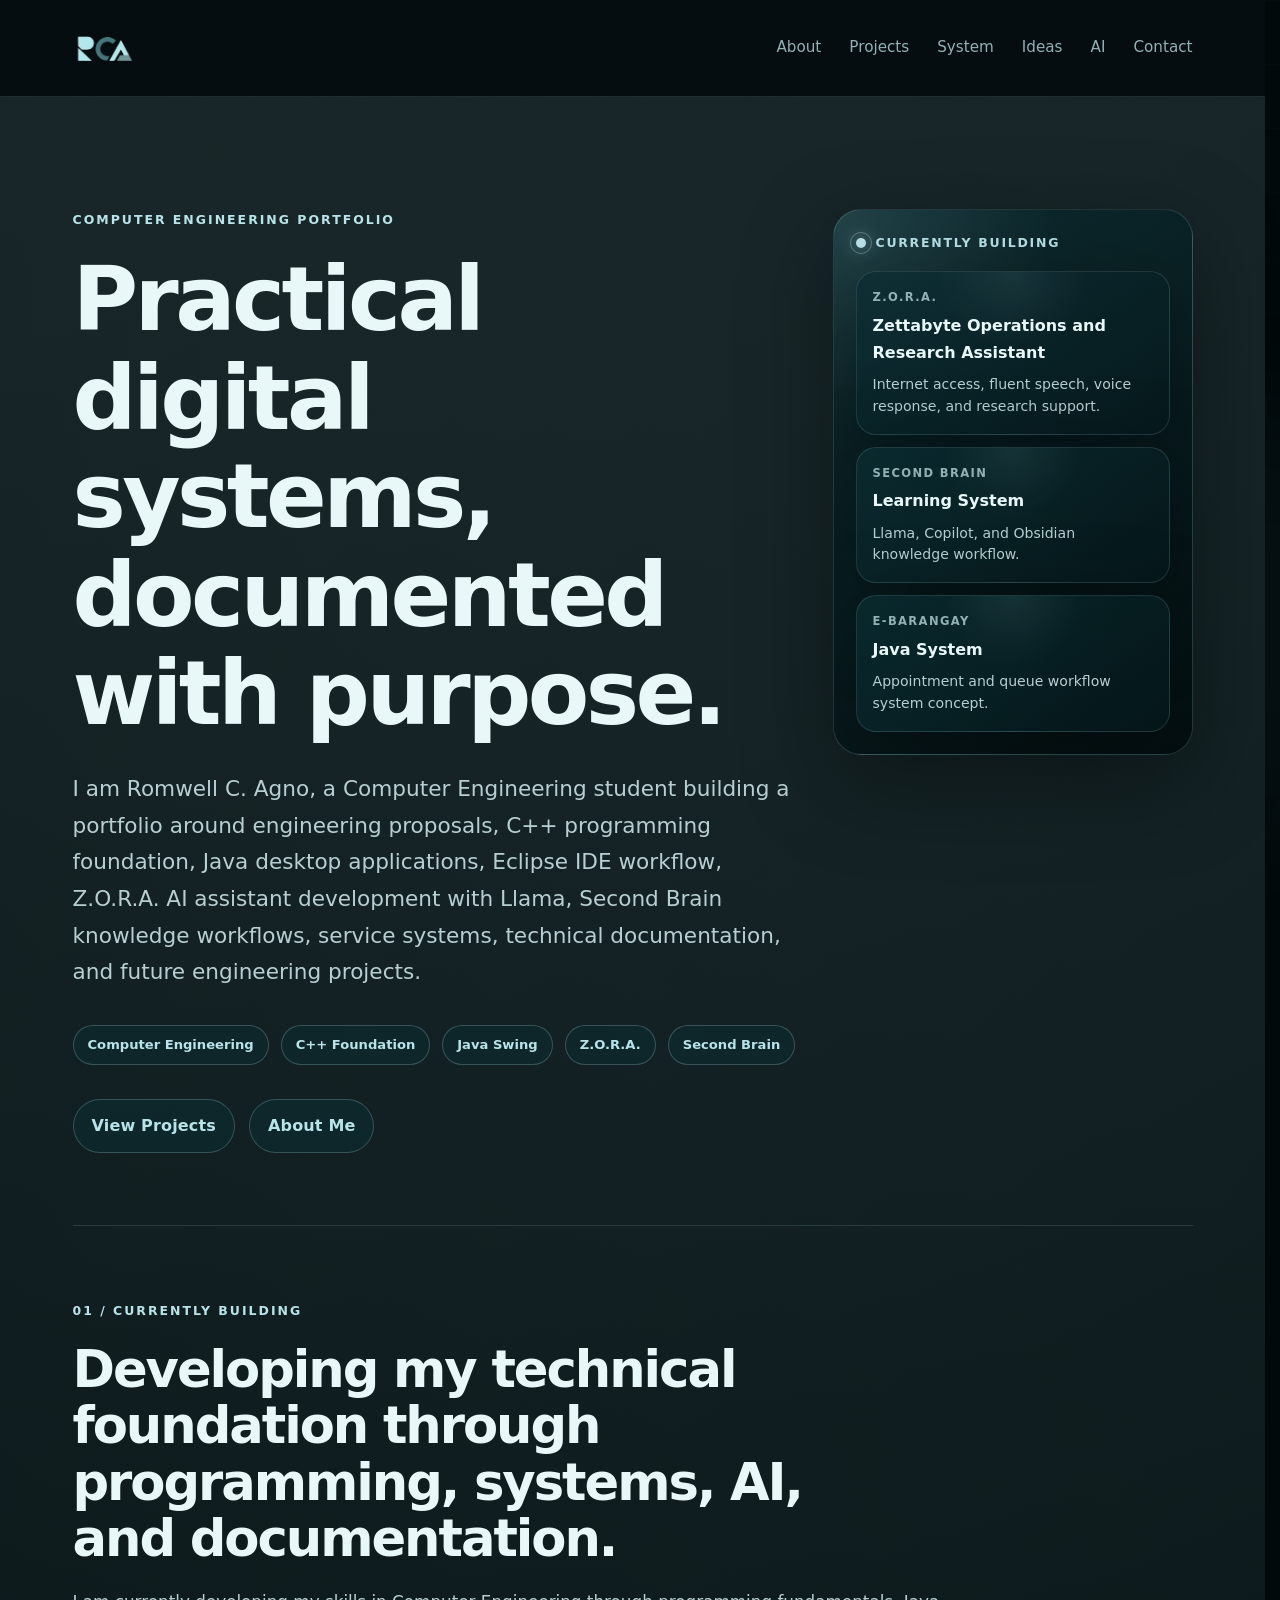
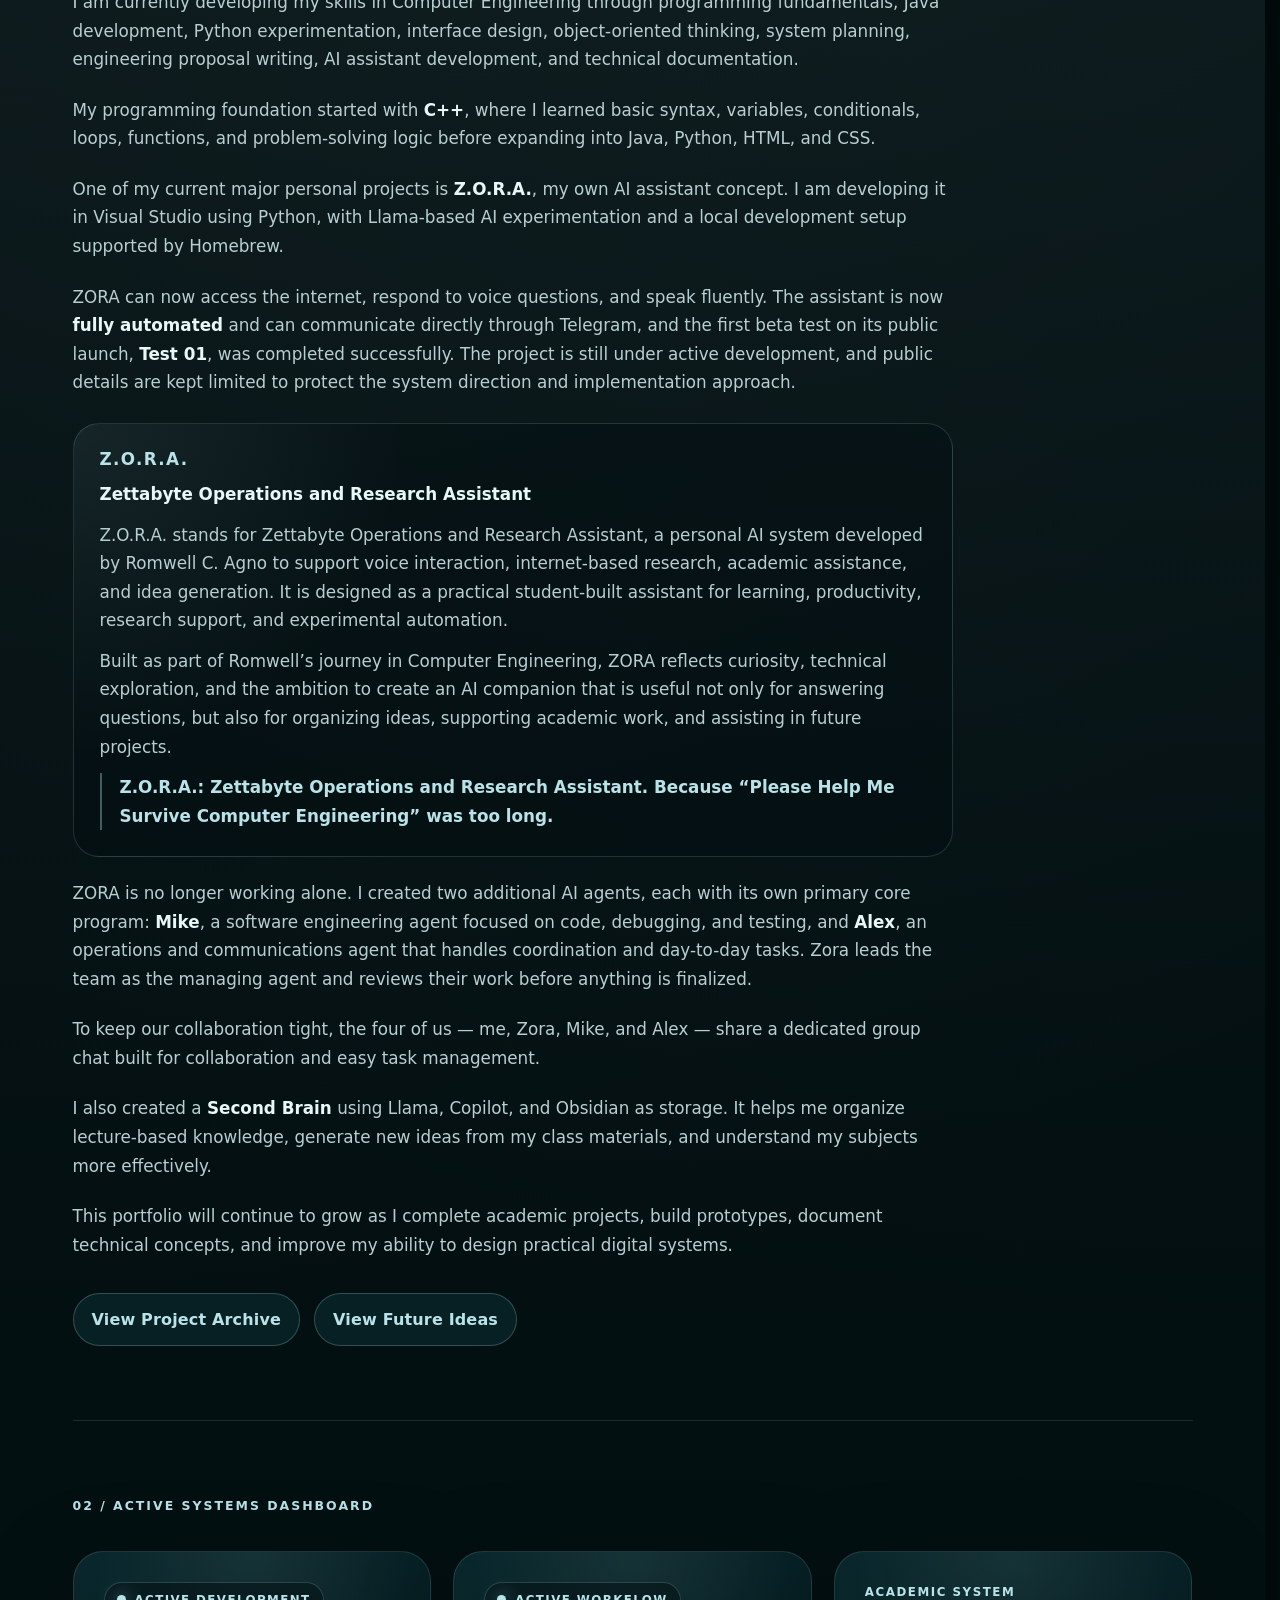
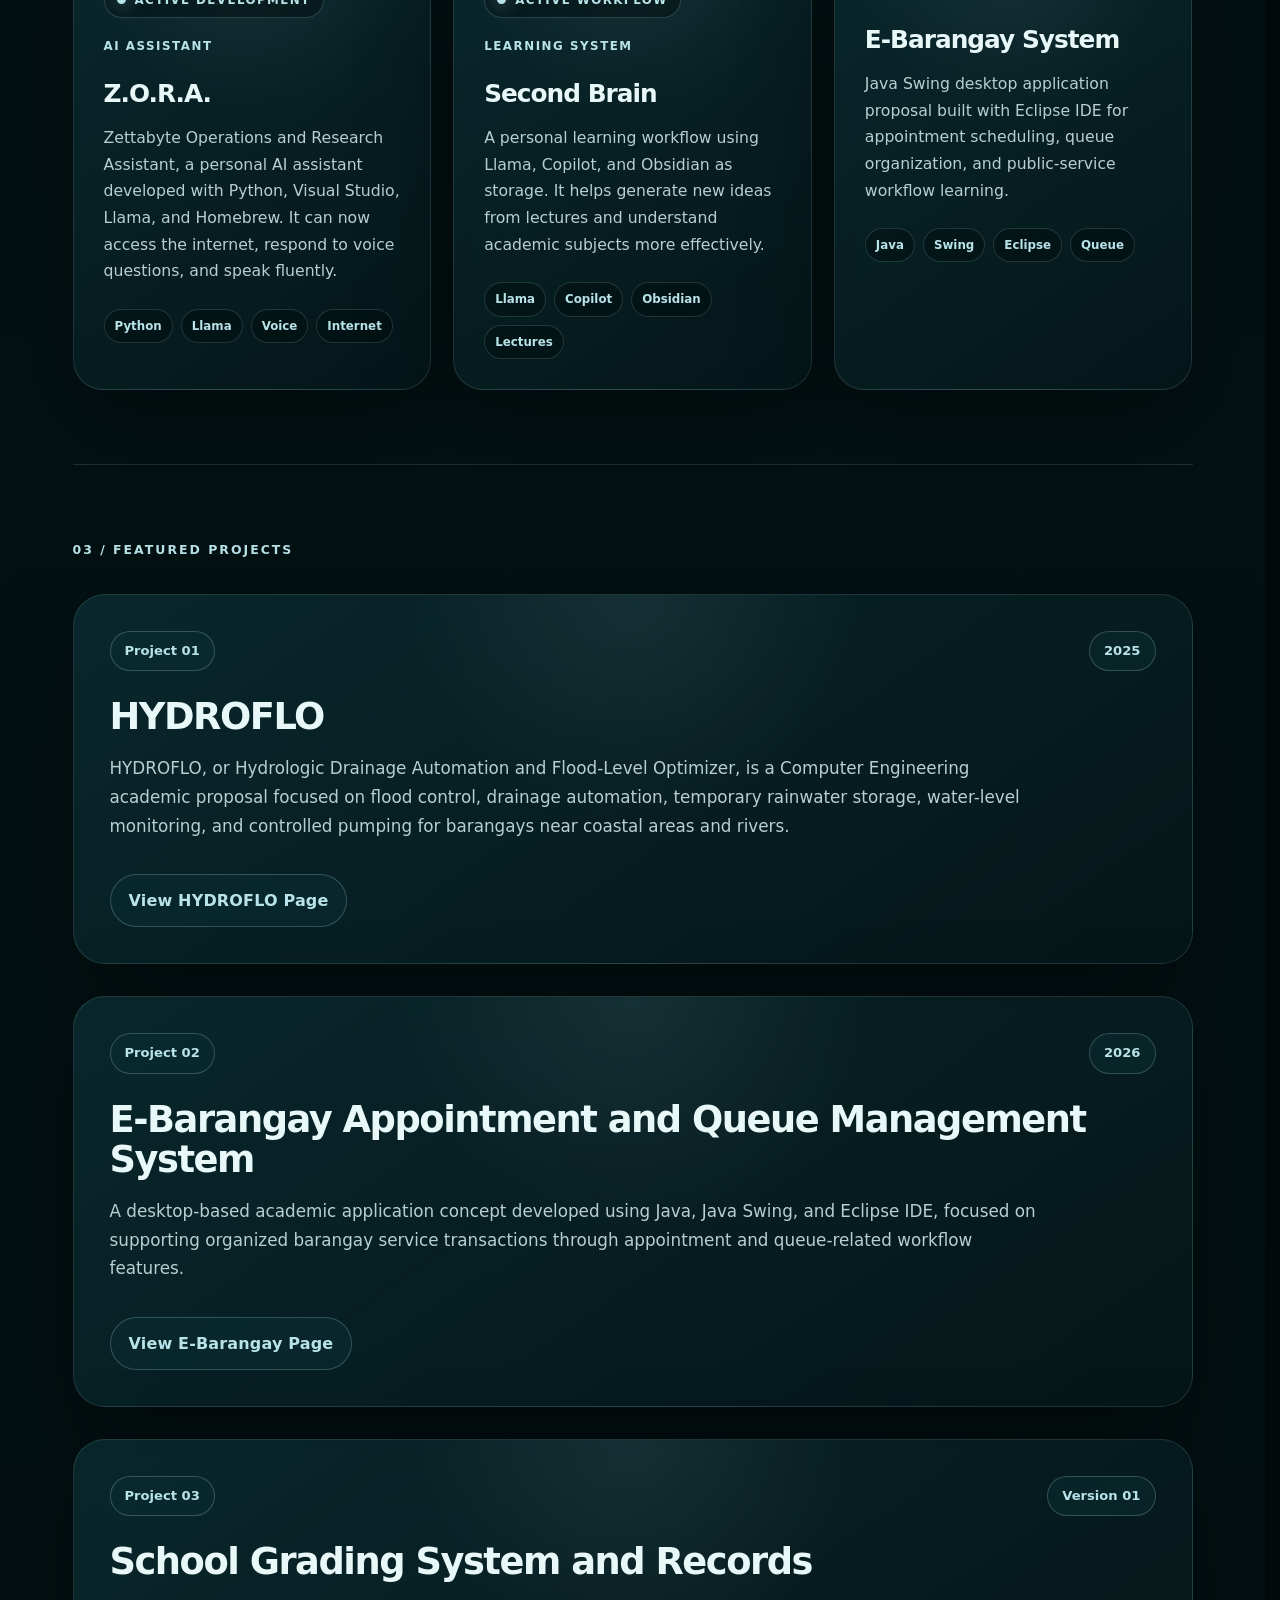
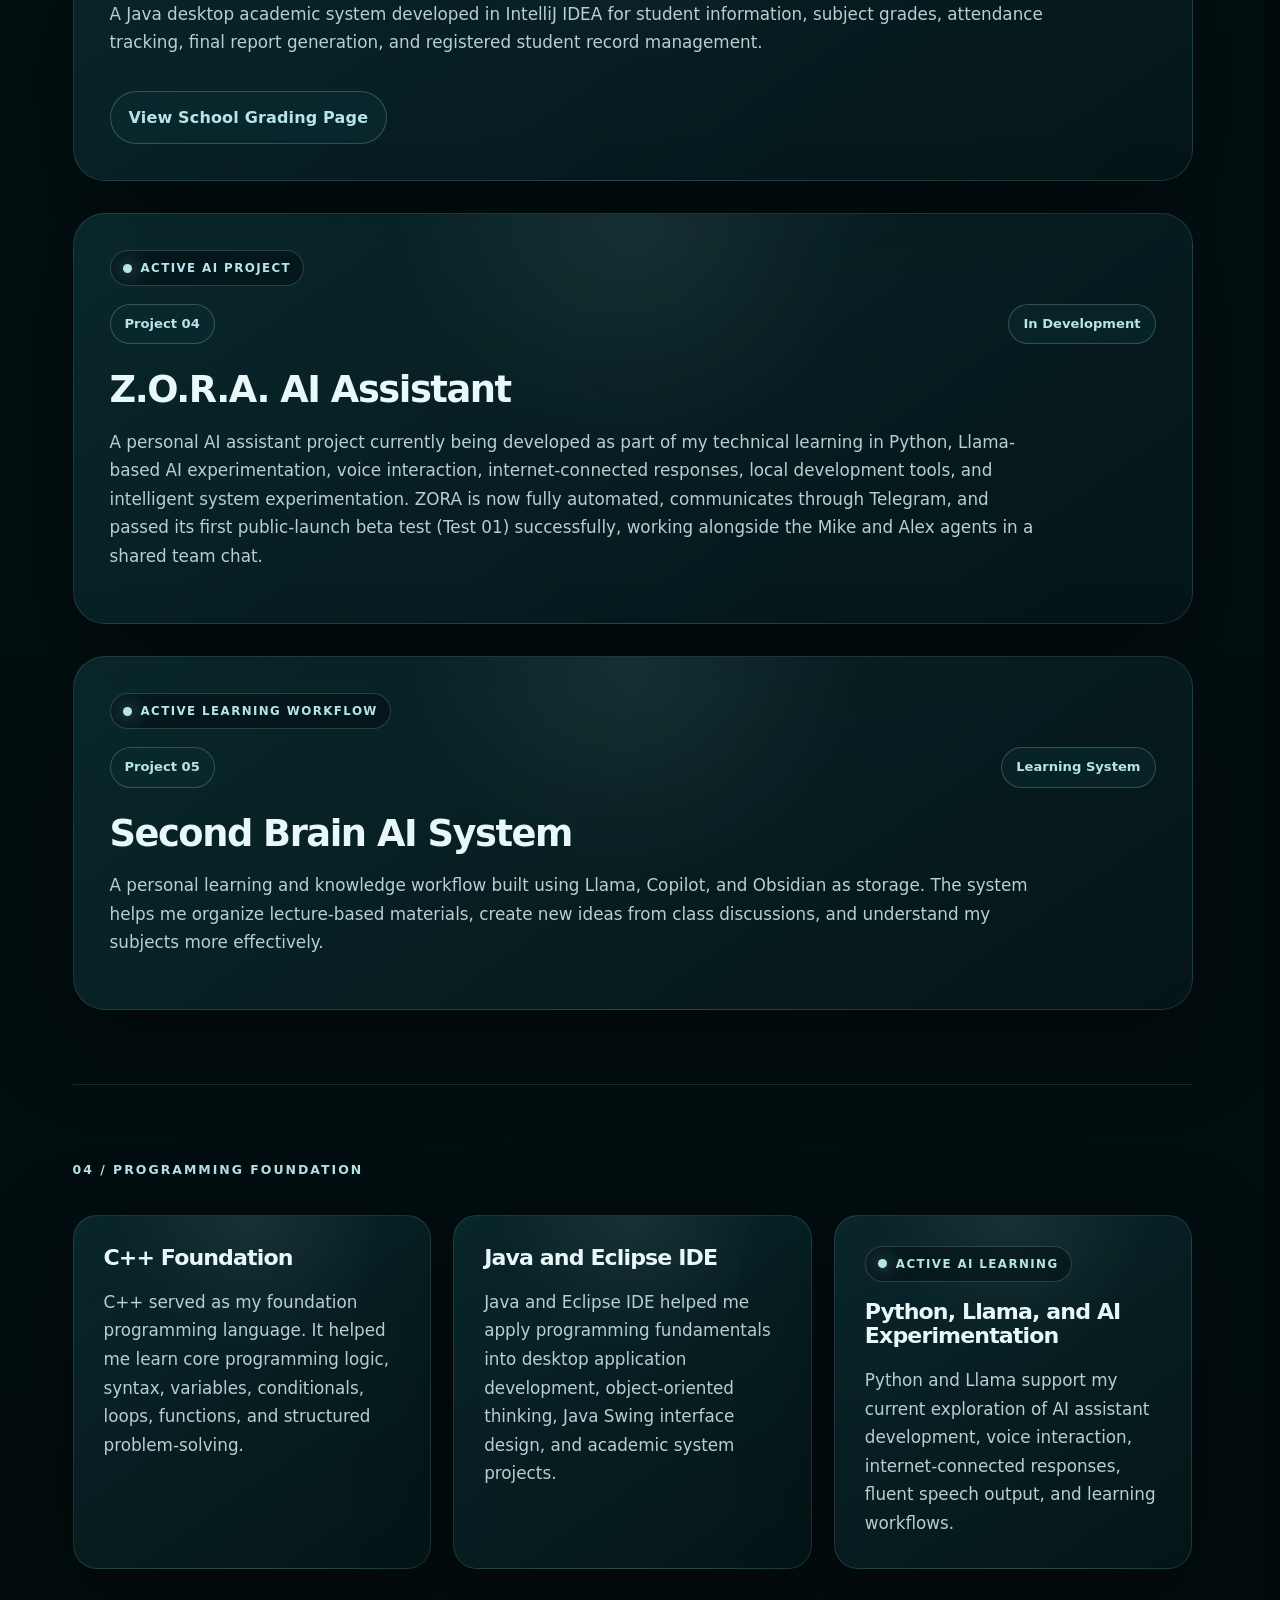
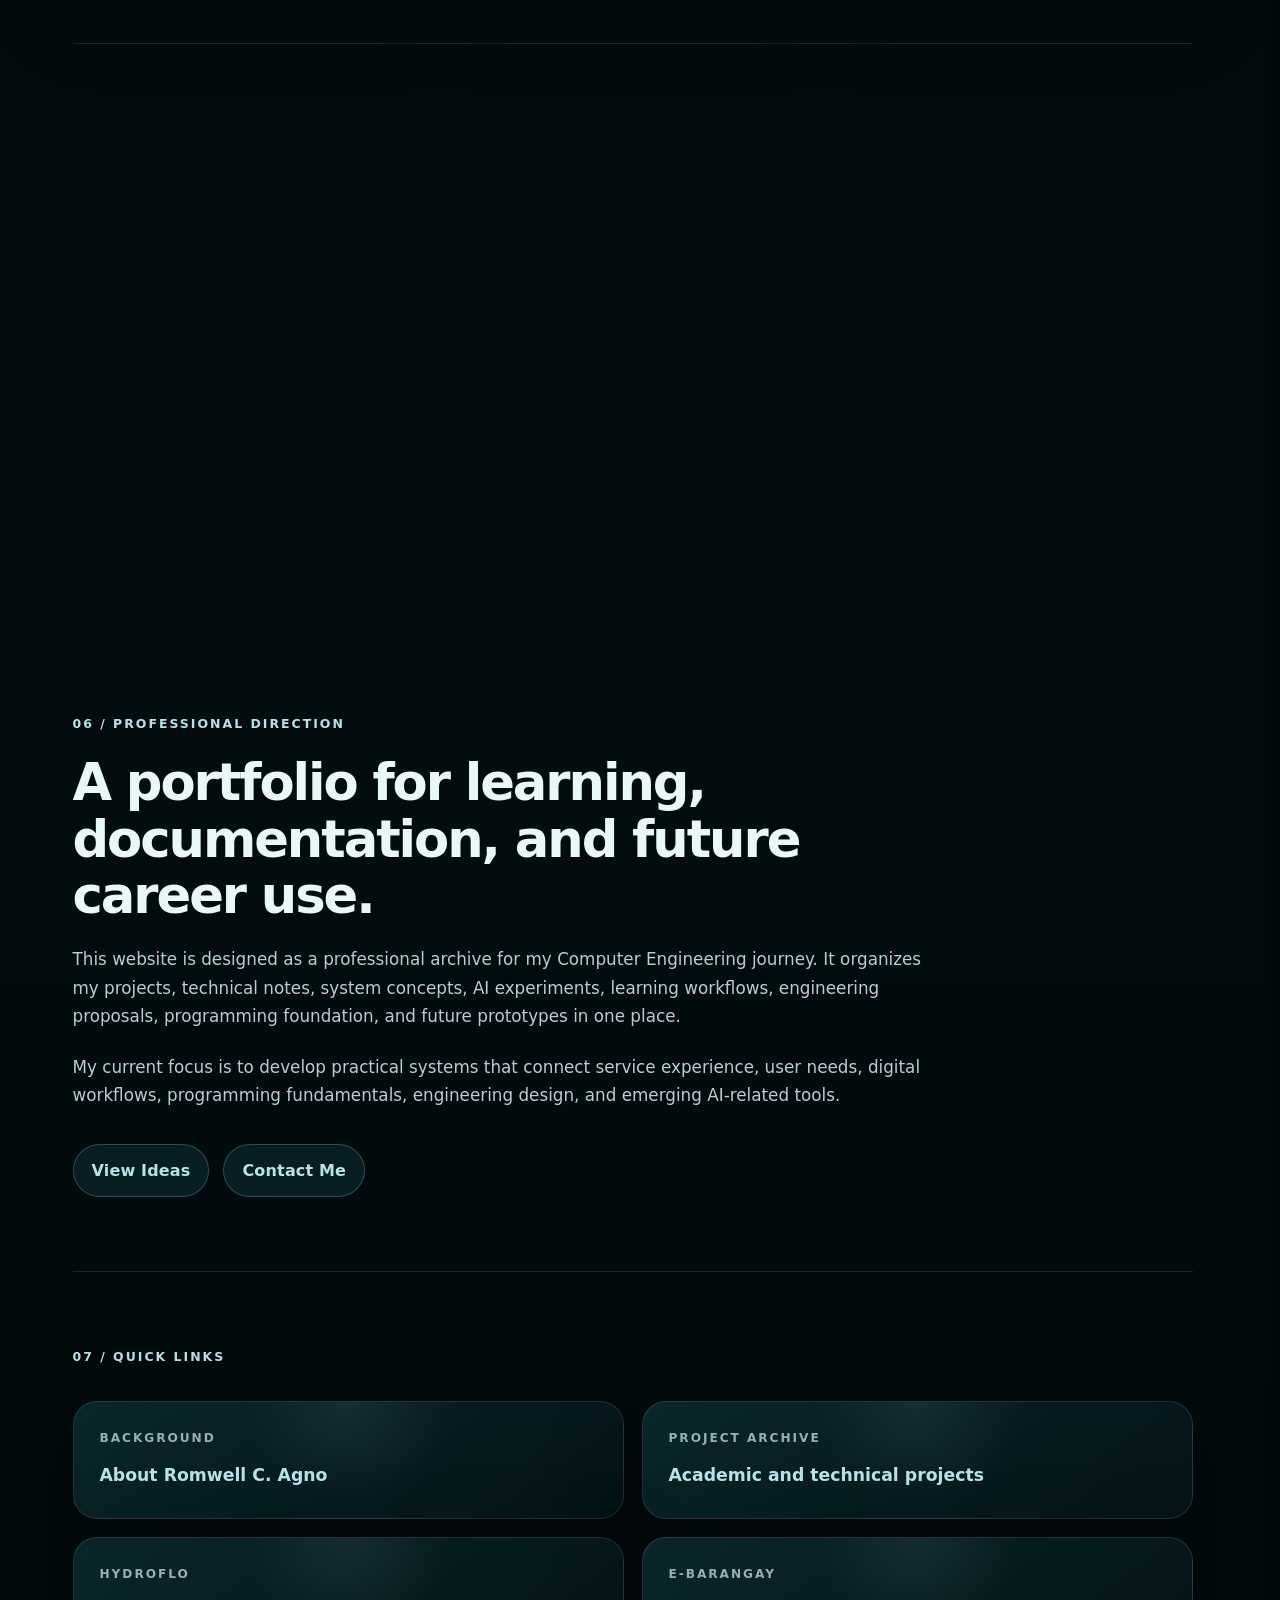
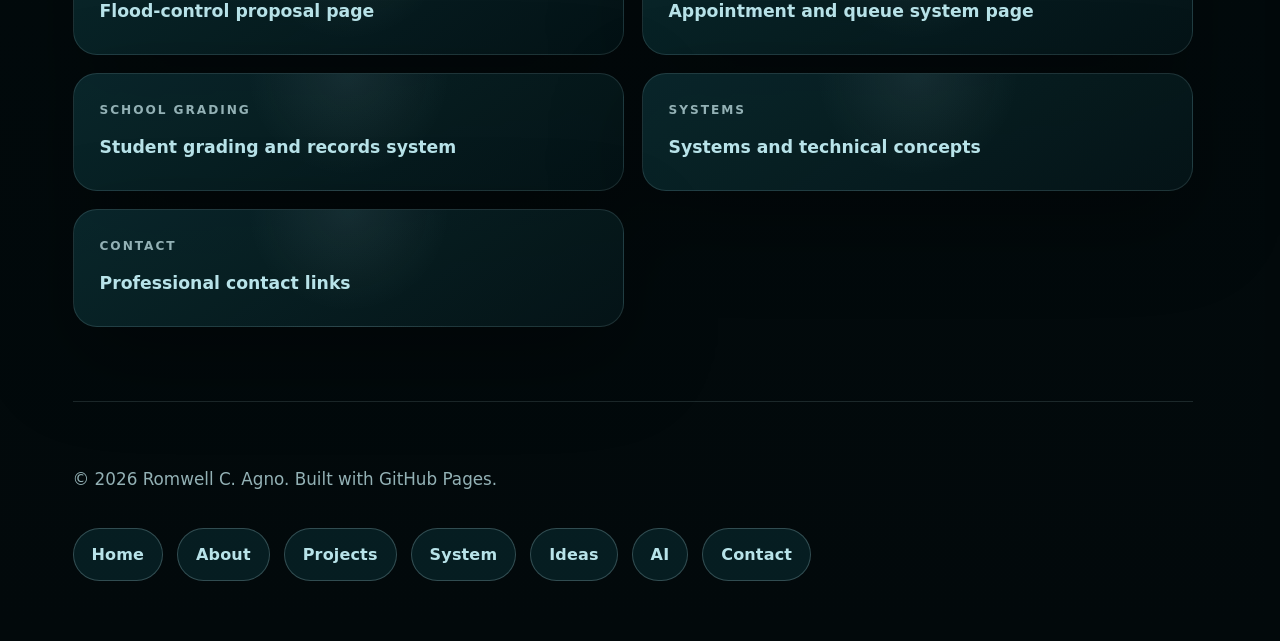
==== commit f7d04b2f: "Merge AI progress tab and updated ZORA intro sections into main" ====
--- a/index.html
+++ b/index.html
@@ -35,6 +35,7 @@
         <a href="projects.html">Projects</a>
         <a href="system.html">System</a>
         <a href="ideas.html">Ideas</a>
+        <a href="ai.html">AI</a>
         <a href="contact.html">Contact</a>
       </div>
     </nav>
@@ -128,11 +129,12 @@
         </p>
 
         <p>
-          ZORA is now fully automated and communicates directly with me through
-          Telegram. It can access the internet, respond to voice questions, and
-          speak fluently, and its public launch beta test (Test 01) was completed
-          successfully. The project is still under active development, and
-          public details are kept limited to protect the system direction and
+          ZORA can now access the internet, respond to voice questions, and speak
+          fluently. The assistant is now <strong>fully automated</strong> and can
+          communicate directly through Telegram, and the first beta test on its
+          public launch, <strong>Test 01</strong>, was completed successfully.
+          The project is still under active development, and public
+          details are kept limited to protect the system direction and
           implementation approach.
         </p>
 
@@ -167,13 +169,18 @@
         </div>
 
         <p>
-          The Z.O.R.A. ecosystem now includes additional AI agents that I
-          created: <strong>Mike</strong>, my software engineering and coding
-          specialist for building, debugging, and testing programs and
-          development tools, and <strong>Alex</strong>, my operations and
-          communications specialist for emails, schedules, and business
-          paperwork. ZORA, Mike, Alex, and I work together in one shared group
-          chat for collaboration and easy task management.
+          ZORA is no longer working alone. I created two additional AI agents,
+          each with its own primary core program: <strong>Mike</strong>, a
+          software engineering agent focused on code, debugging, and testing,
+          and <strong>Alex</strong>, an operations and communications agent that
+          handles coordination and day-to-day tasks. Zora leads the team as the
+          managing agent and reviews their work before anything is finalized.
+        </p>
+
+        <p>
+          To keep our collaboration tight, the four of us — me, Zora, Mike, and
+          Alex — share a dedicated group chat built for collaboration and easy
+          task management.
         </p>
 
         <p>
@@ -351,7 +358,10 @@
             A personal AI assistant project currently being developed as part of
             my technical learning in Python, Llama-based AI experimentation,
             voice interaction, internet-connected responses, local development
-            tools, and intelligent system experimentation.
+            tools, and intelligent system experimentation. ZORA is now fully
+            automated, communicates through Telegram, and passed its first
+            public-launch beta test (Test 01) successfully, working alongside
+            the Mike and Alex agents in a shared team chat.
           </p>
         </article>
 
@@ -538,6 +548,7 @@
       <a href="projects.html">Projects</a>
       <a href="system.html">System</a>
       <a href="ideas.html">Ideas</a>
+      <a href="ai.html">AI</a>
       <a href="contact.html">Contact</a>
     </div>
   </footer>
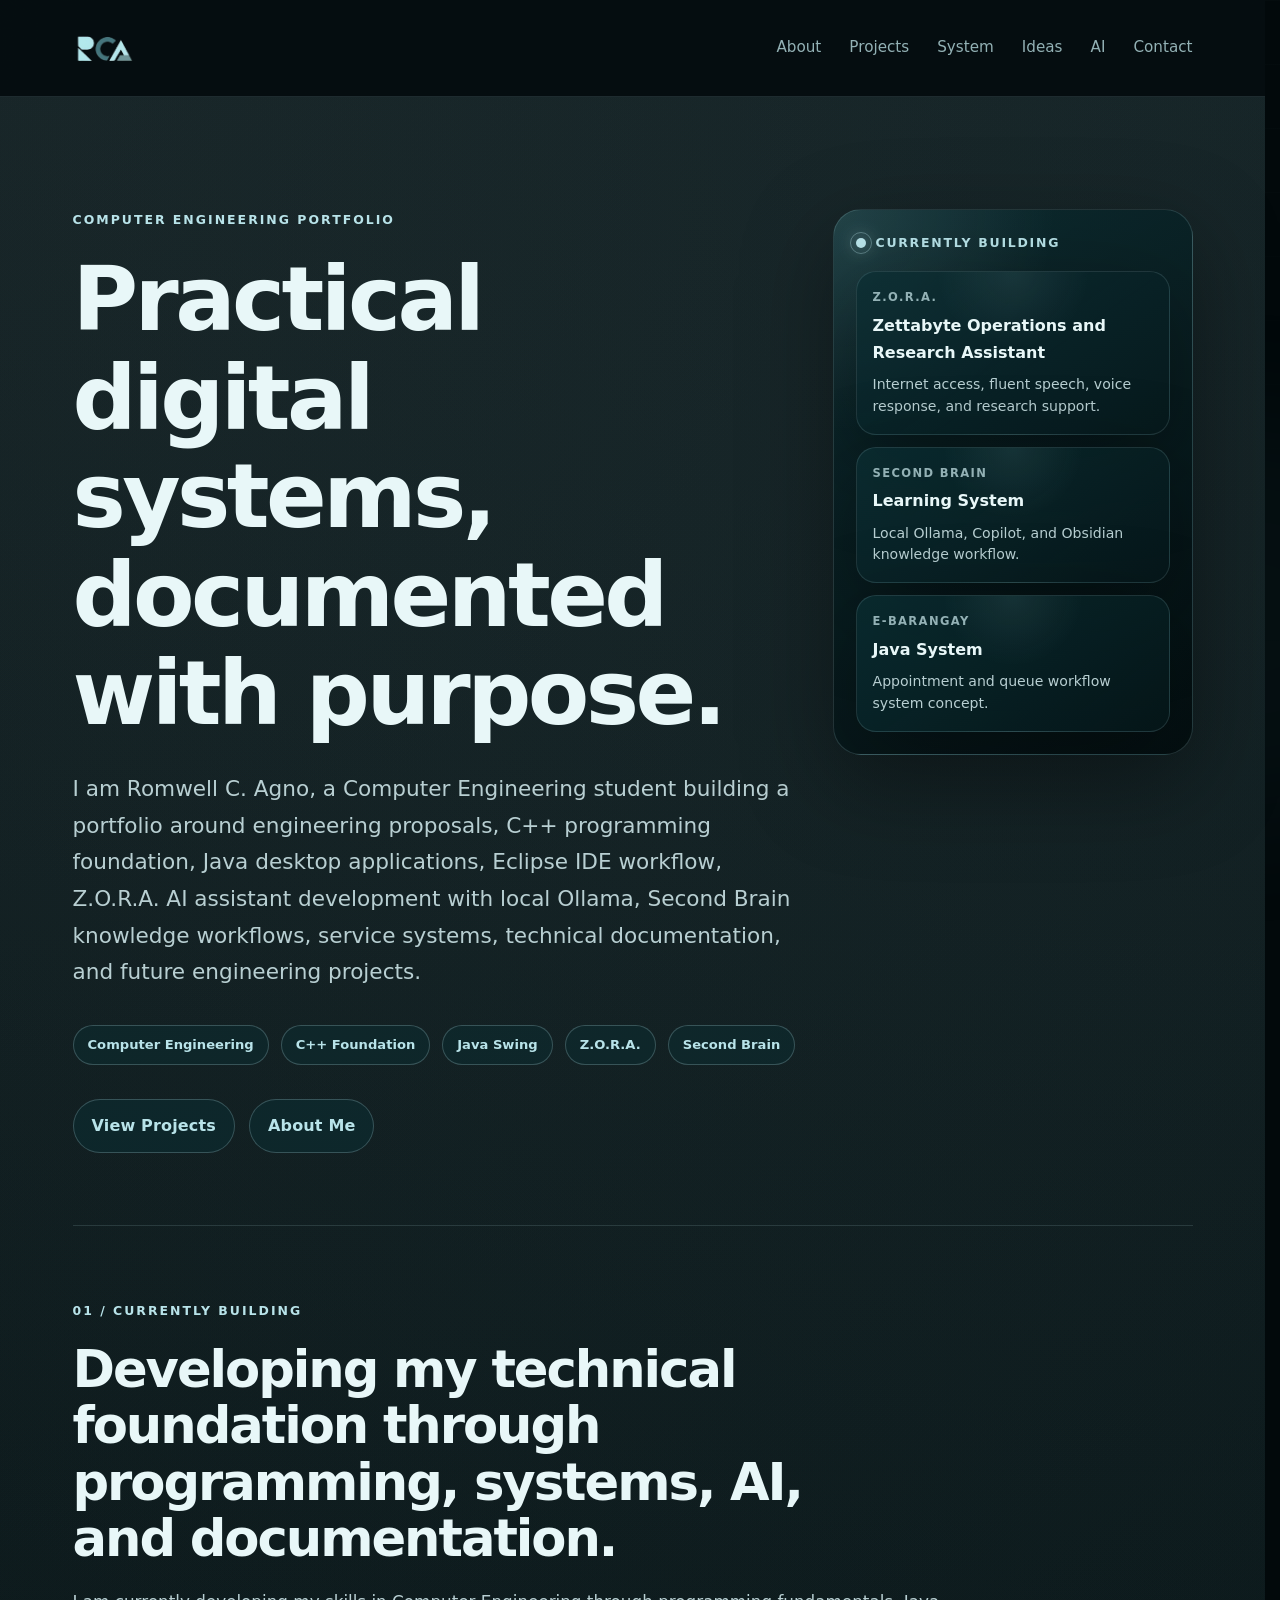
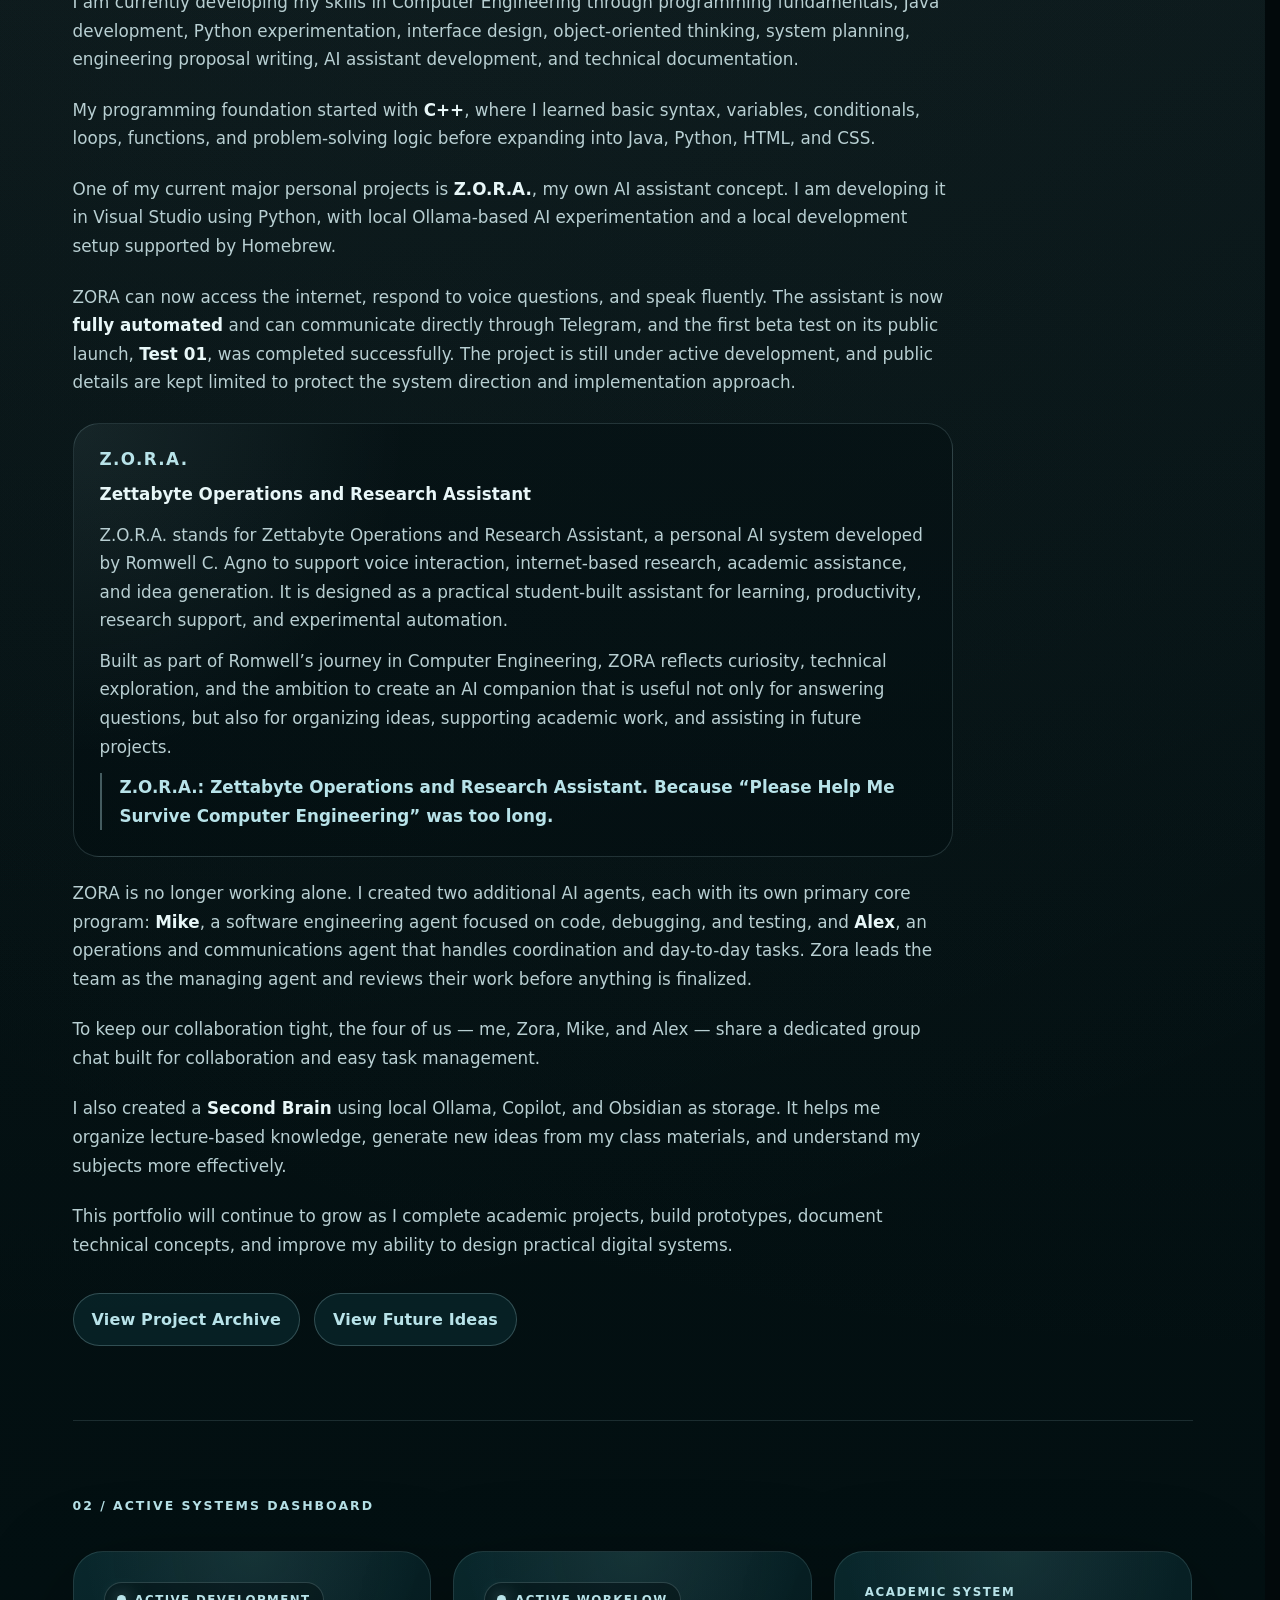
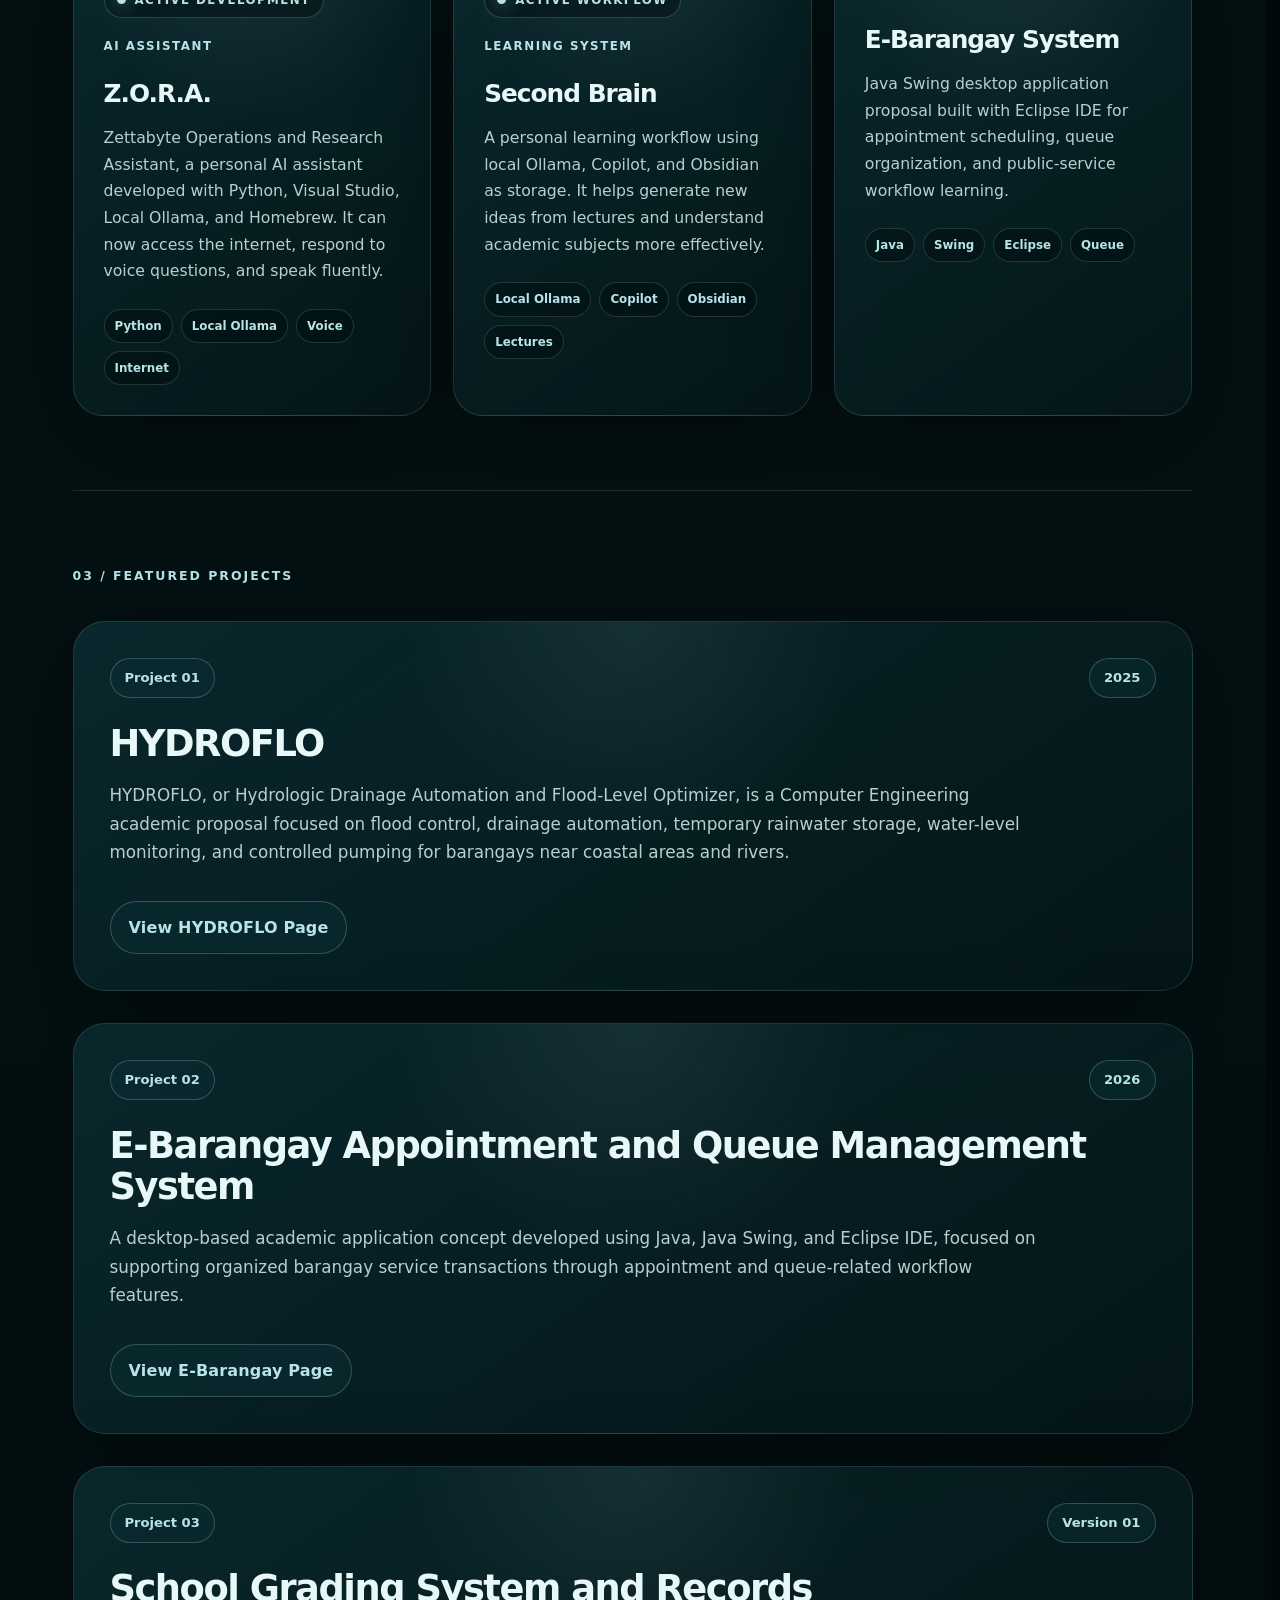
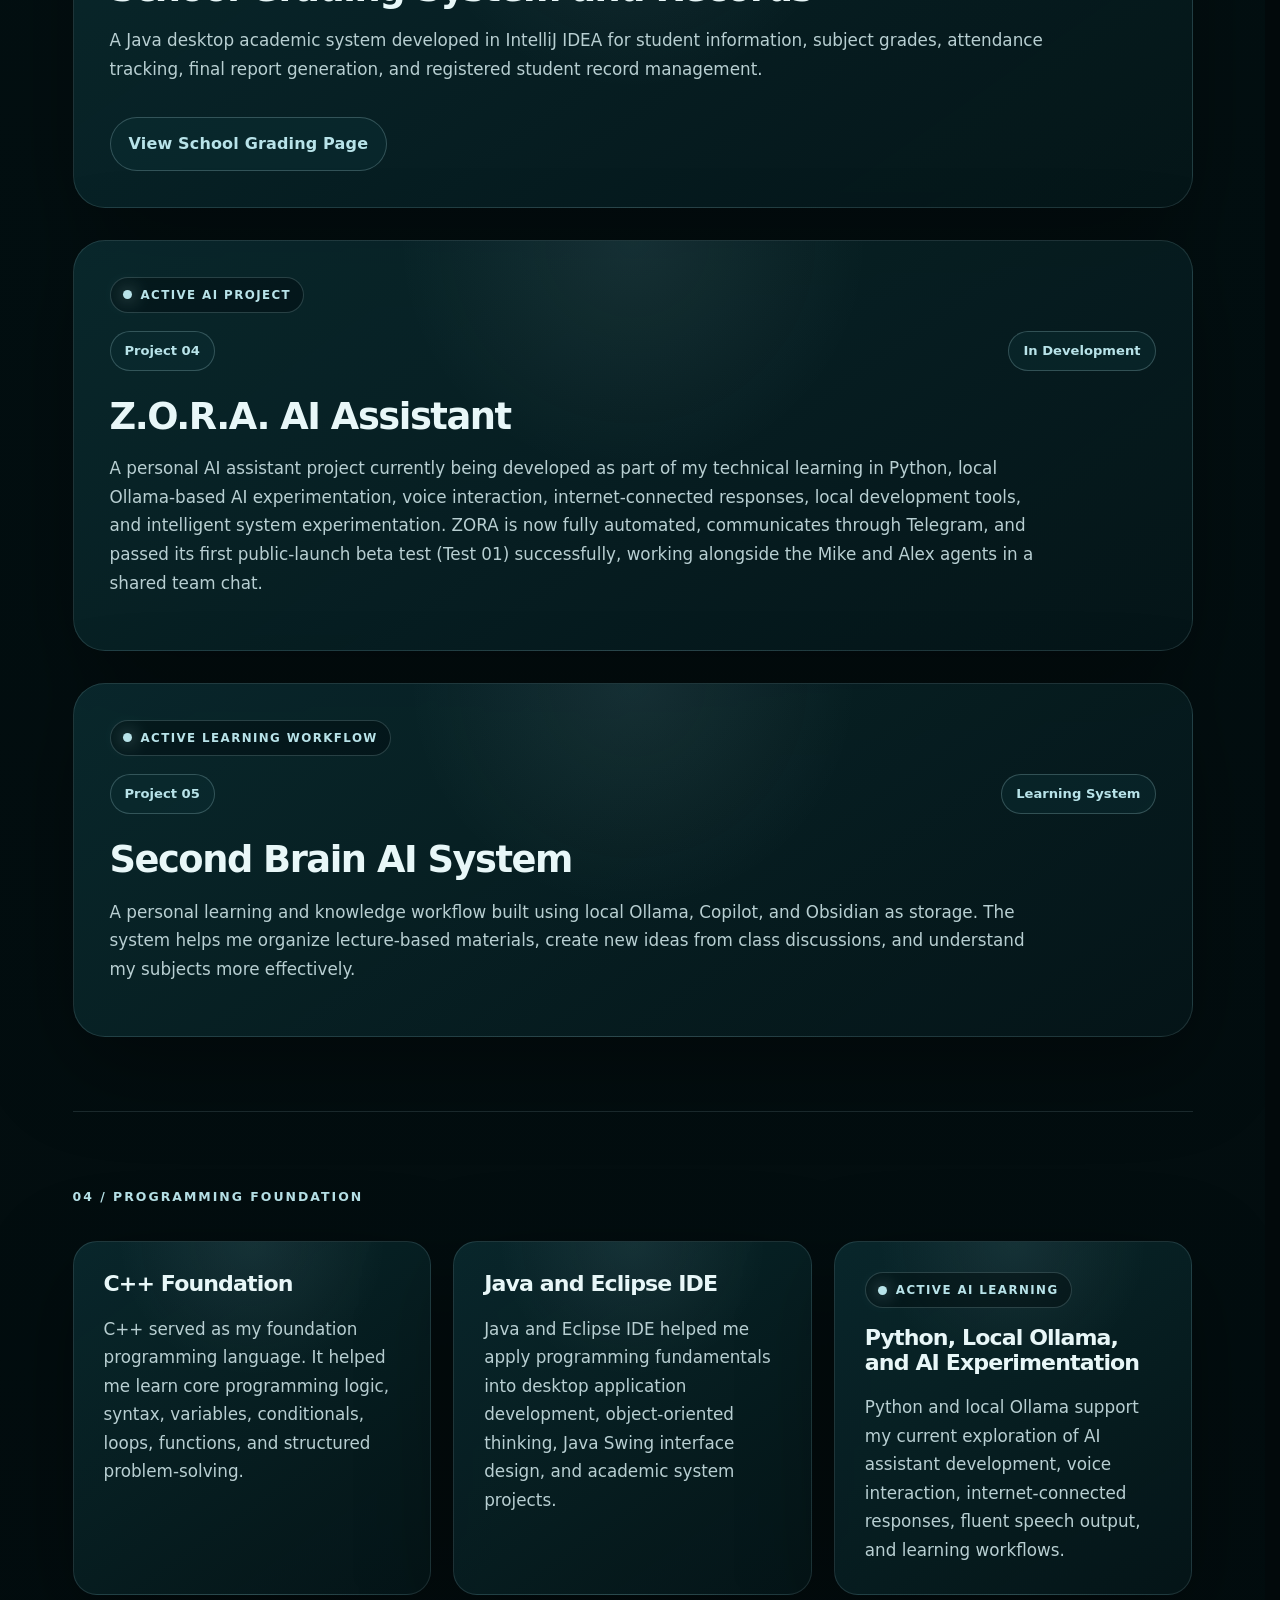
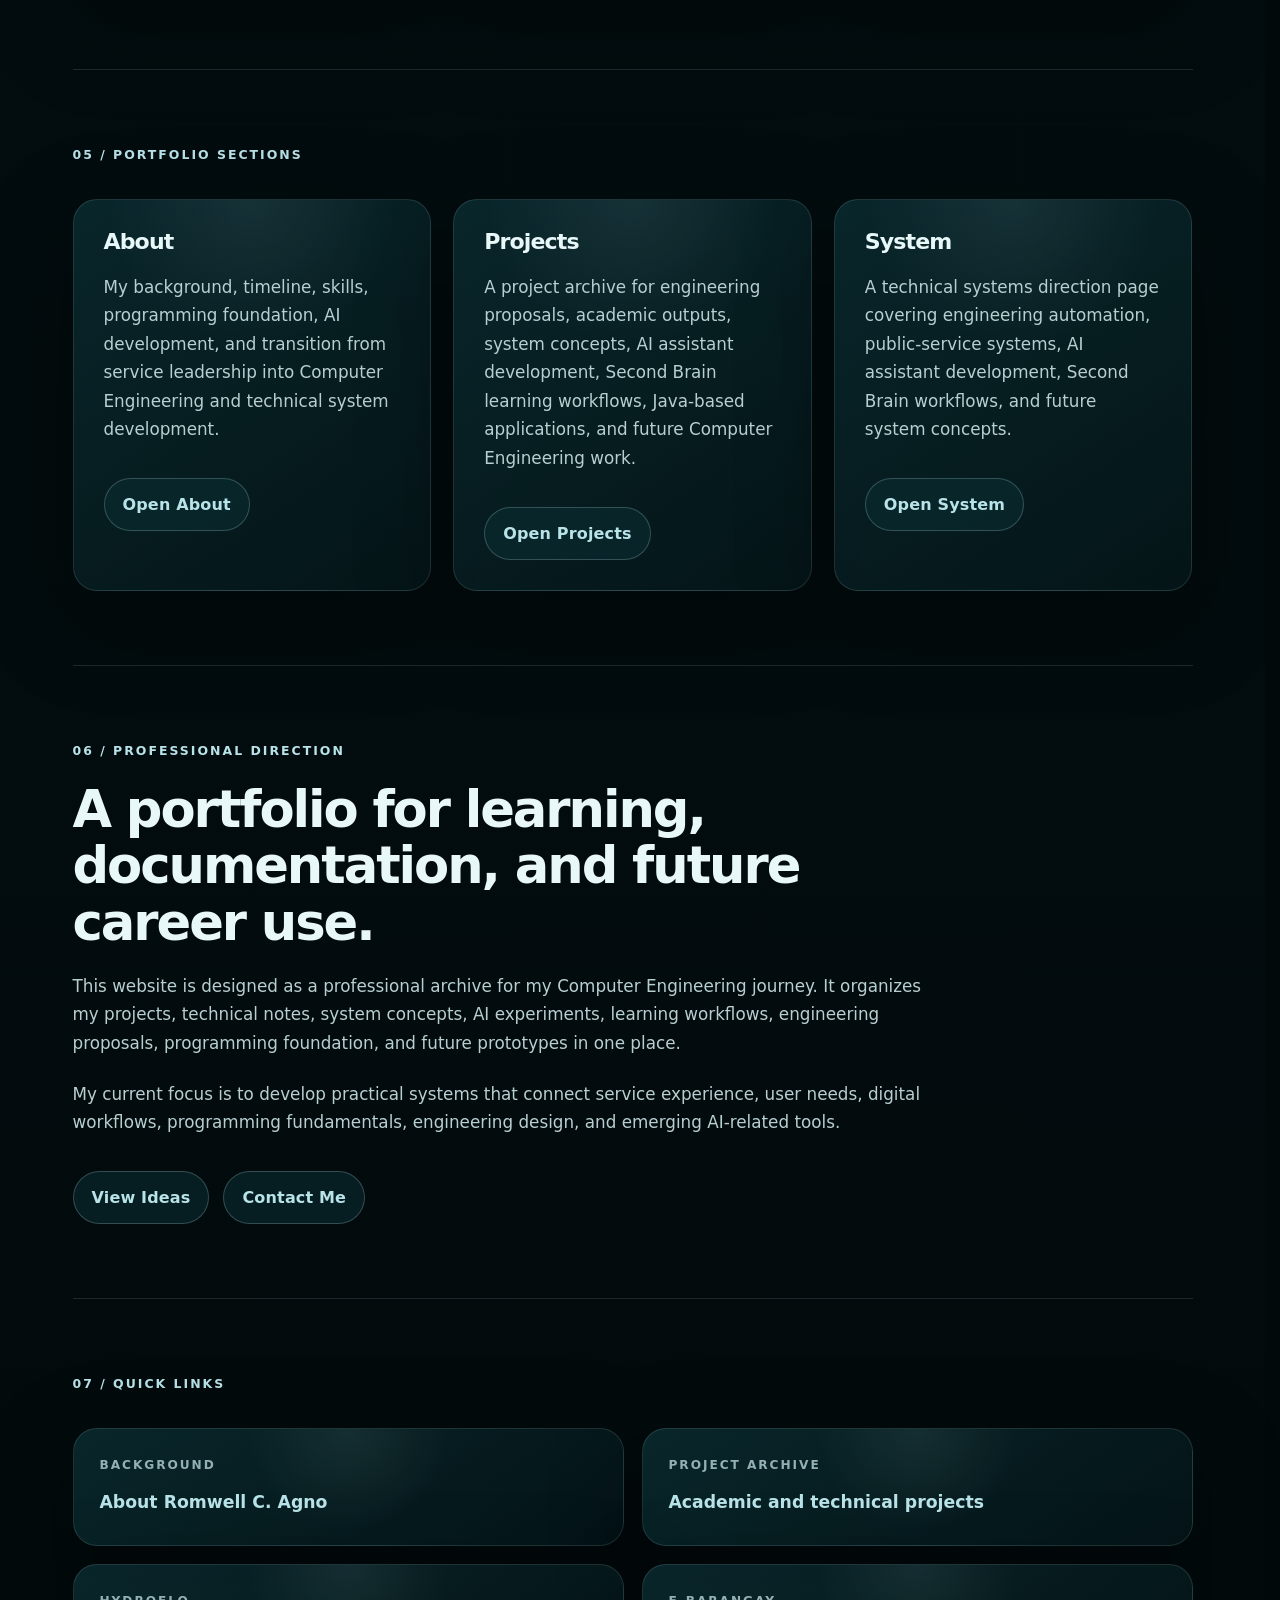
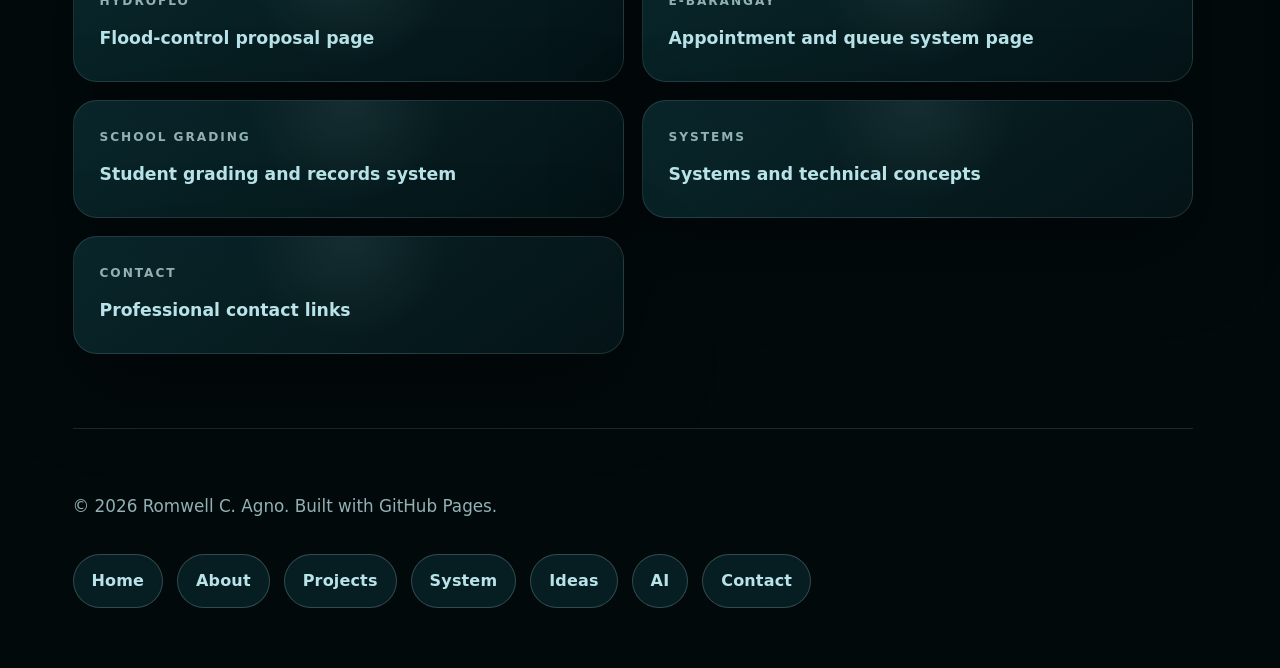
==== commit 04c35047: "Fix Llama typo to local Ollama across portfolio Replace all 52 occurrences of the misspelled "Llama"" ====
--- a/index.html
+++ b/index.html
@@ -16,7 +16,7 @@
 
   <title>Romwell C. Agno | Computer Engineering Portfolio</title>
 
-  <meta name="description" content="Professional portfolio of Romwell C. Agno, a Computer Engineering student building practical digital systems, engineering proposals, Java applications, AI assistant concepts, C++ programming foundation, Eclipse IDE use, Llama-based AI experimentation, Second Brain workflows, technical documentation, and future engineering projects.">
+  <meta name="description" content="Professional portfolio of Romwell C. Agno, a Computer Engineering student building practical digital systems, engineering proposals, Java applications, AI assistant concepts, C++ programming foundation, Eclipse IDE use, local Ollama-based AI experimentation, Second Brain workflows, technical documentation, and future engineering projects.">
 
   <link rel="icon" type="image/png" href="rca-logo.png">
   <link rel="stylesheet" href="style.css">
@@ -53,7 +53,7 @@
             I am Romwell C. Agno, a Computer Engineering student building a
             portfolio around engineering proposals, C++ programming foundation,
             Java desktop applications, Eclipse IDE workflow, Z.O.R.A. AI
-            assistant development with Llama, Second Brain knowledge workflows,
+            assistant development with local Ollama, Second Brain knowledge workflows,
             service systems, technical documentation, and future engineering
             projects.
           </p>
@@ -88,7 +88,7 @@
             <article class="live-card">
               <span>Second Brain</span>
               <strong>Learning System</strong>
-              <p>Llama, Copilot, and Obsidian knowledge workflow.</p>
+              <p>Local Ollama, Copilot, and Obsidian knowledge workflow.</p>
             </article>
 
             <article class="live-card">
@@ -124,7 +124,7 @@
         <p>
           One of my current major personal projects is <strong>Z.O.R.A.</strong>,
           my own AI assistant concept. I am developing it in Visual Studio using
-          Python, with Llama-based AI experimentation and a local development
+          Python, with local Ollama-based AI experimentation and a local development
           setup supported by Homebrew.
         </p>
 
@@ -184,7 +184,7 @@
         </p>
 
         <p>
-          I also created a <strong>Second Brain</strong> using Llama, Copilot,
+          I also created a <strong>Second Brain</strong> using local Ollama, Copilot,
           and Obsidian as storage. It helps me organize lecture-based knowledge,
           generate new ideas from my class materials, and understand my subjects
           more effectively.
@@ -219,14 +219,14 @@
 
           <p>
             Zettabyte Operations and Research Assistant, a personal AI assistant
-            developed with Python, Visual Studio, Llama, and Homebrew. It can
+            developed with Python, Visual Studio, Local Ollama, and Homebrew. It can
             now access the internet, respond to voice questions, and speak
             fluently.
           </p>
 
           <div class="mini-stack">
             <span>Python</span>
-            <span>Llama</span>
+            <span>Local Ollama</span>
             <span>Voice</span>
             <span>Internet</span>
           </div>
@@ -243,13 +243,13 @@
           <h3>Second Brain</h3>
 
           <p>
-            A personal learning workflow using Llama, Copilot, and Obsidian as
+            A personal learning workflow using local Ollama, Copilot, and Obsidian as
             storage. It helps generate new ideas from lectures and understand
             academic subjects more effectively.
           </p>
 
           <div class="mini-stack">
-            <span>Llama</span>
+            <span>Local Ollama</span>
             <span>Copilot</span>
             <span>Obsidian</span>
             <span>Lectures</span>
@@ -356,7 +356,7 @@
 
           <p>
             A personal AI assistant project currently being developed as part of
-            my technical learning in Python, Llama-based AI experimentation,
+            my technical learning in Python, local Ollama-based AI experimentation,
             voice interaction, internet-connected responses, local development
             tools, and intelligent system experimentation. ZORA is now fully
             automated, communicates through Telegram, and passed its first
@@ -376,7 +376,7 @@
           <h3>Second Brain AI System</h3>
 
           <p>
-            A personal learning and knowledge workflow built using Llama,
+            A personal learning and knowledge workflow built using local Ollama,
             Copilot, and Obsidian as storage. The system helps me organize
             lecture-based materials, create new ideas from class discussions,
             and understand my subjects more effectively.
@@ -412,10 +412,10 @@
         <article class="card pulse-card">
           <span class="pulse-label is-active">Active AI Learning</span>
 
-          <h3>Python, Llama, and AI Experimentation</h3>
-
-          <p>
-            Python and Llama support my current exploration of AI assistant
+          <h3>Python, Local Ollama, and AI Experimentation</h3>
+
+          <p>
+            Python and local Ollama support my current exploration of AI assistant
             development, voice interaction, internet-connected responses, fluent
             speech output, and learning workflows.
           </p>
--- a/style.css
+++ b/style.css
@@ -908,7 +908,7 @@
 }
 
 .immersive-timeline {
-  --timeline-center-gap: clamp(96px, 12vw, 168px);
+  --timeline-center-gap: clamp(88px, 8vw, 110px);
   position: relative;
   z-index: 1;
   max-width: 1160px;
@@ -934,6 +934,10 @@
 
 .immersive-timeline .timeline-item {
   grid-template-columns: minmax(0, 1fr) var(--timeline-center-gap) minmax(0, 1fr);
+  /* The badge comes first in the markup. On left-card entries its column is to the
+     right of the card's, and sparse auto-placement then drops the card to a second
+     row. Dense placement keeps the badge and the card on the same row. */
+  grid-auto-flow: row dense;
   min-height: 248px;
   padding: 10px 0;
 }
@@ -984,7 +988,7 @@
 
 .immersive-timeline .timeline-content {
   grid-column: 3;
-  max-width: 520px;
+  max-width: none;
   padding: 32px;
   border-radius: 0;
   background:
